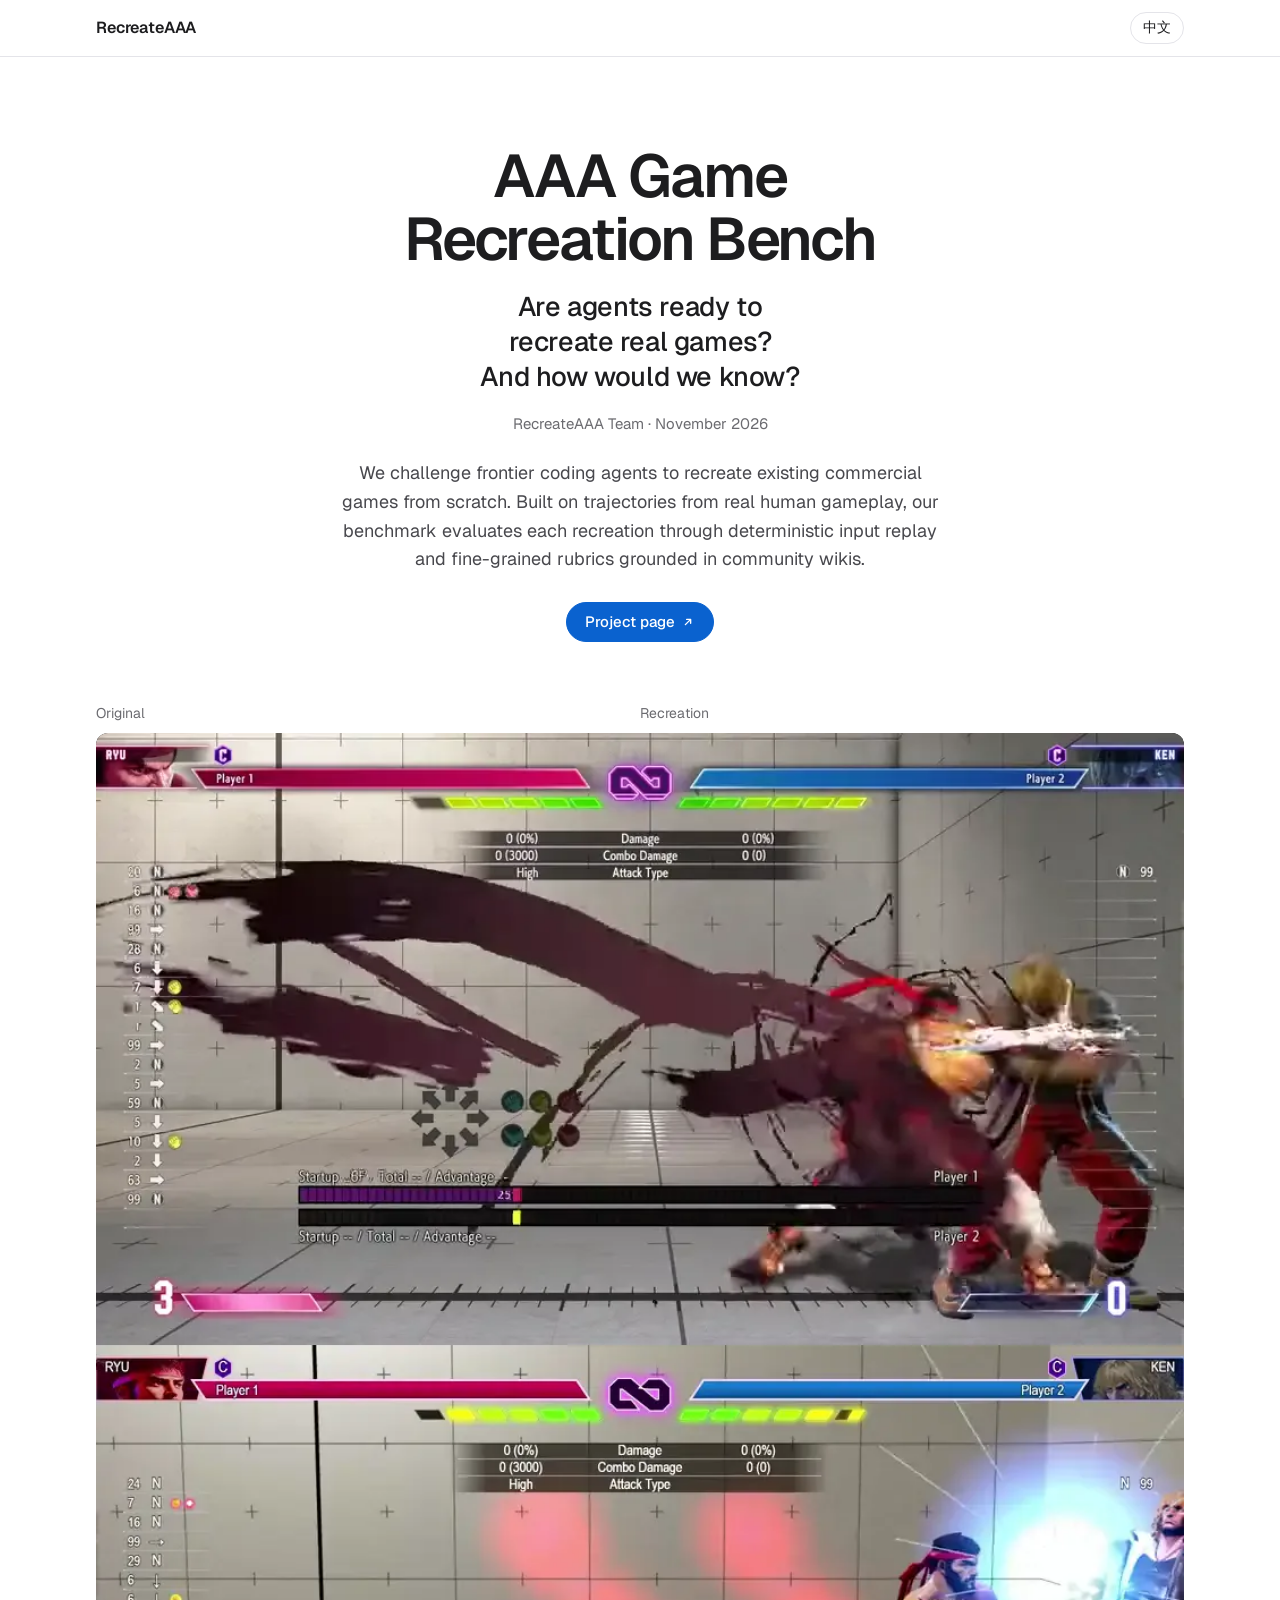
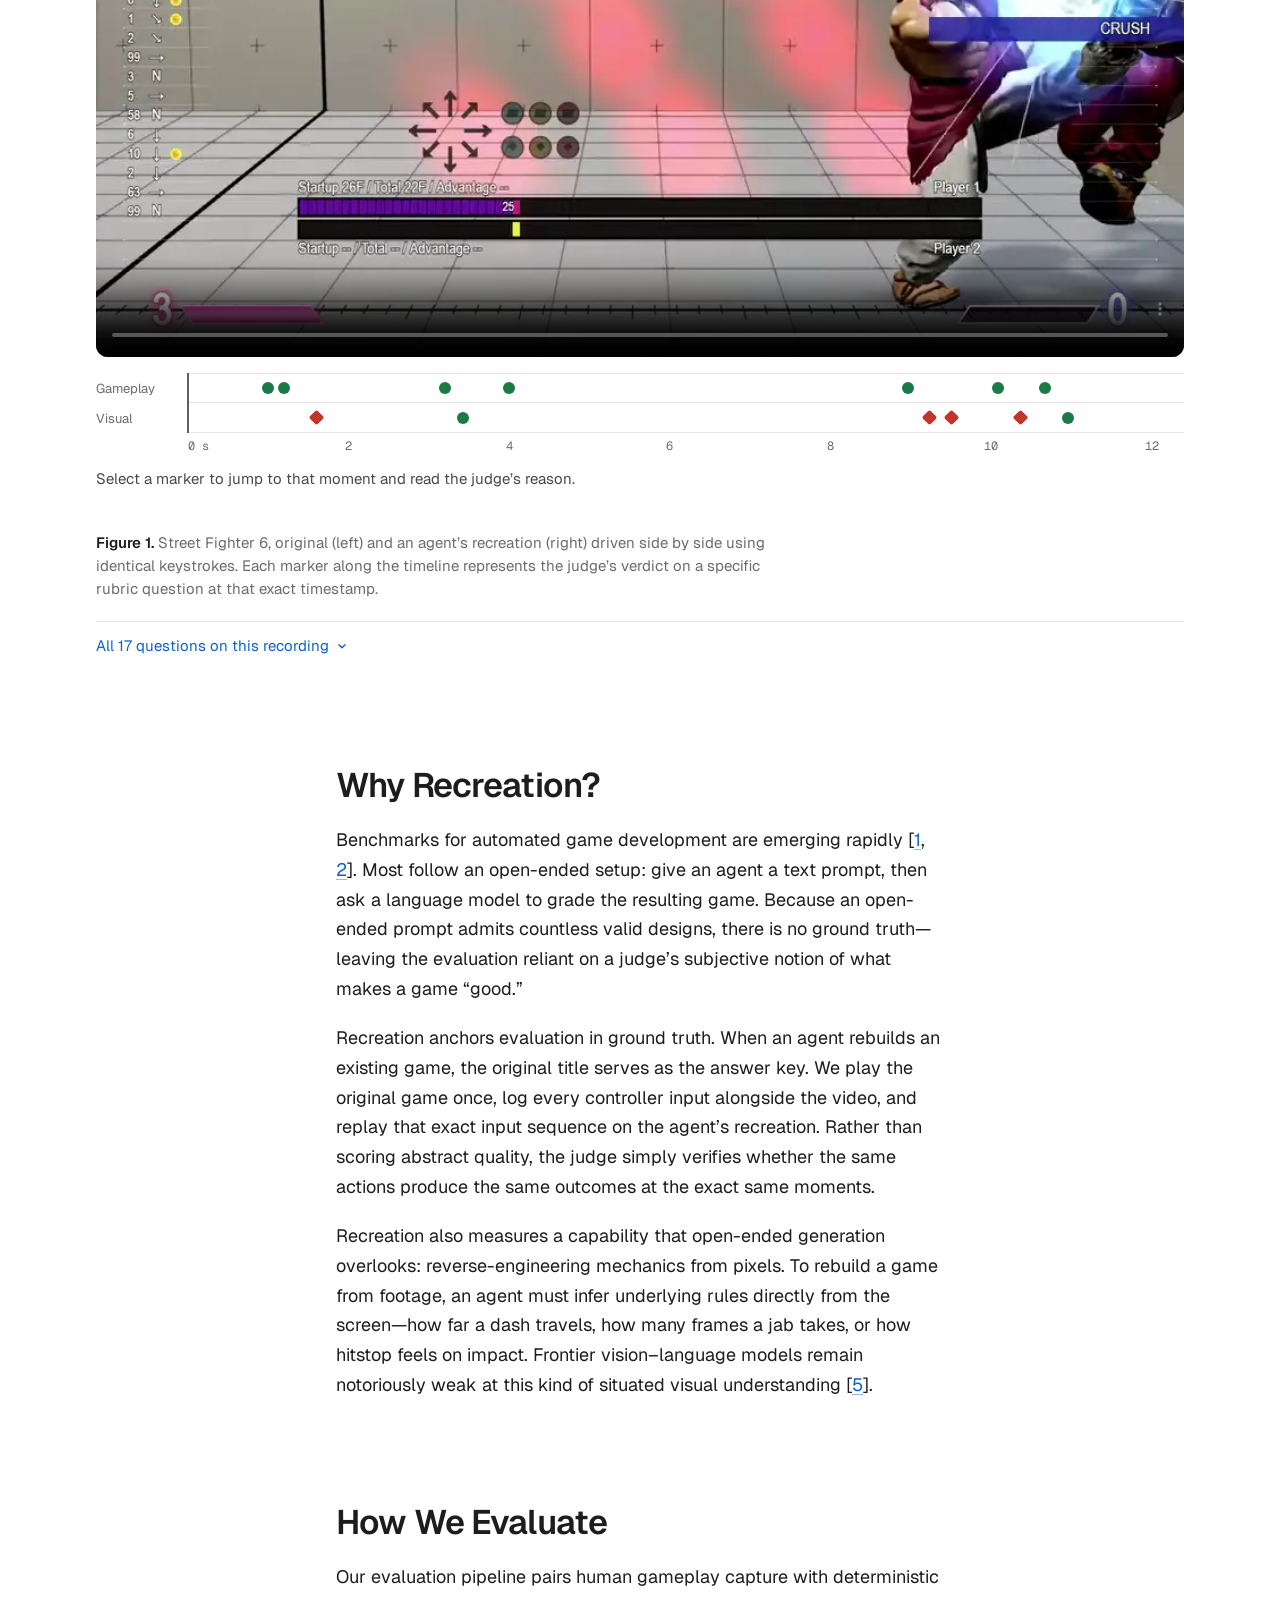
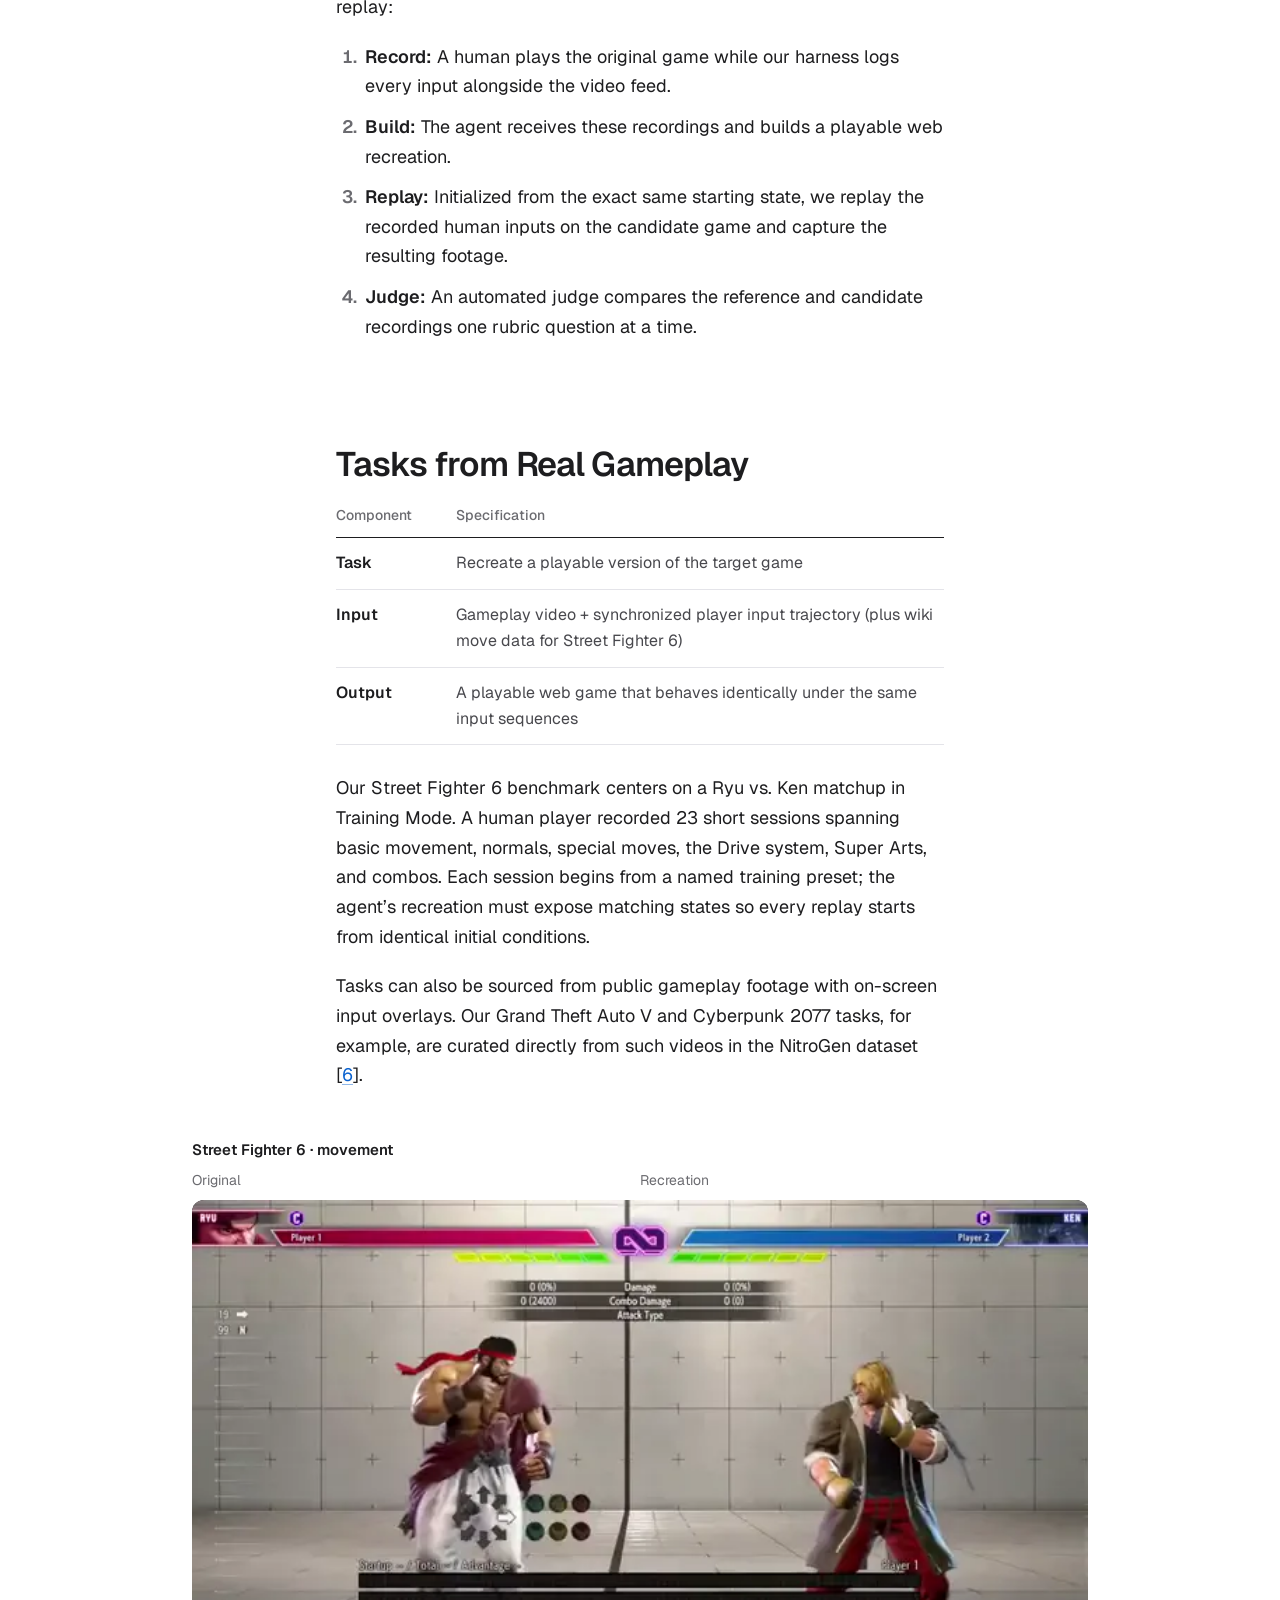
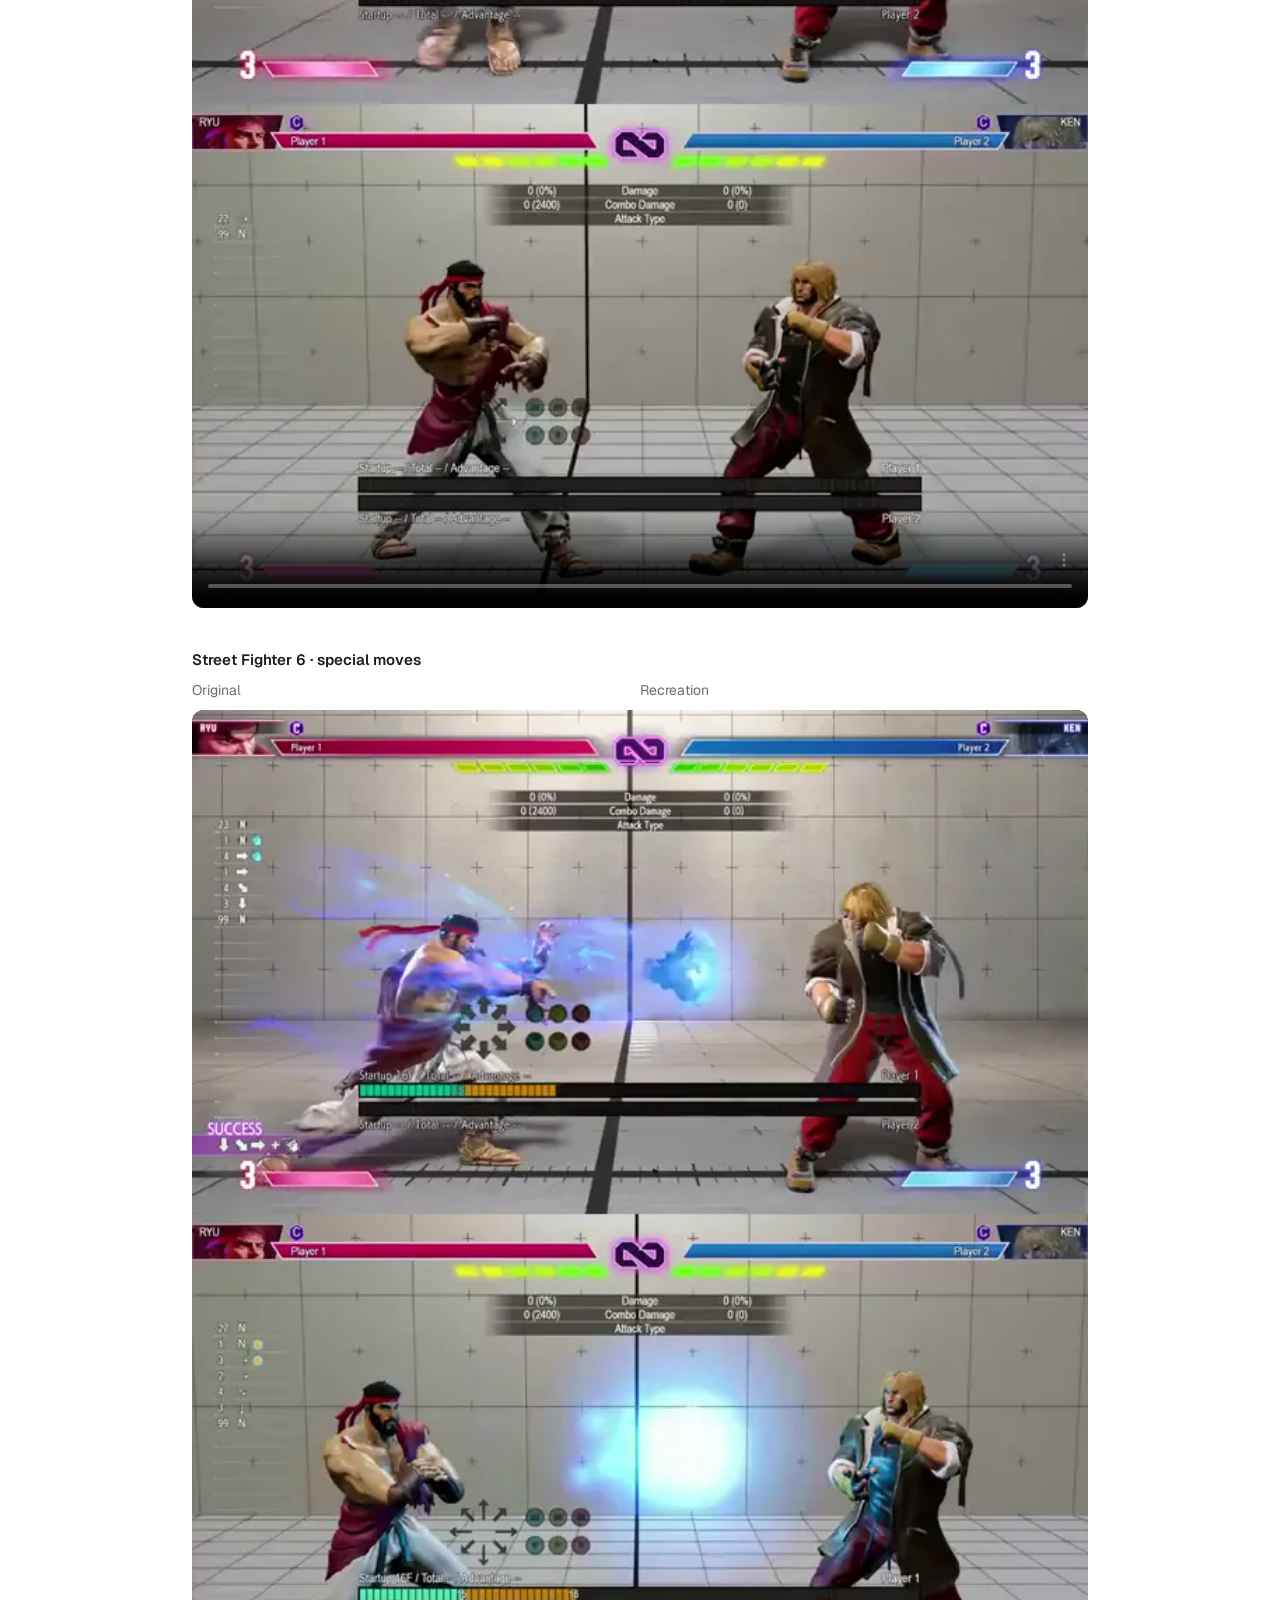
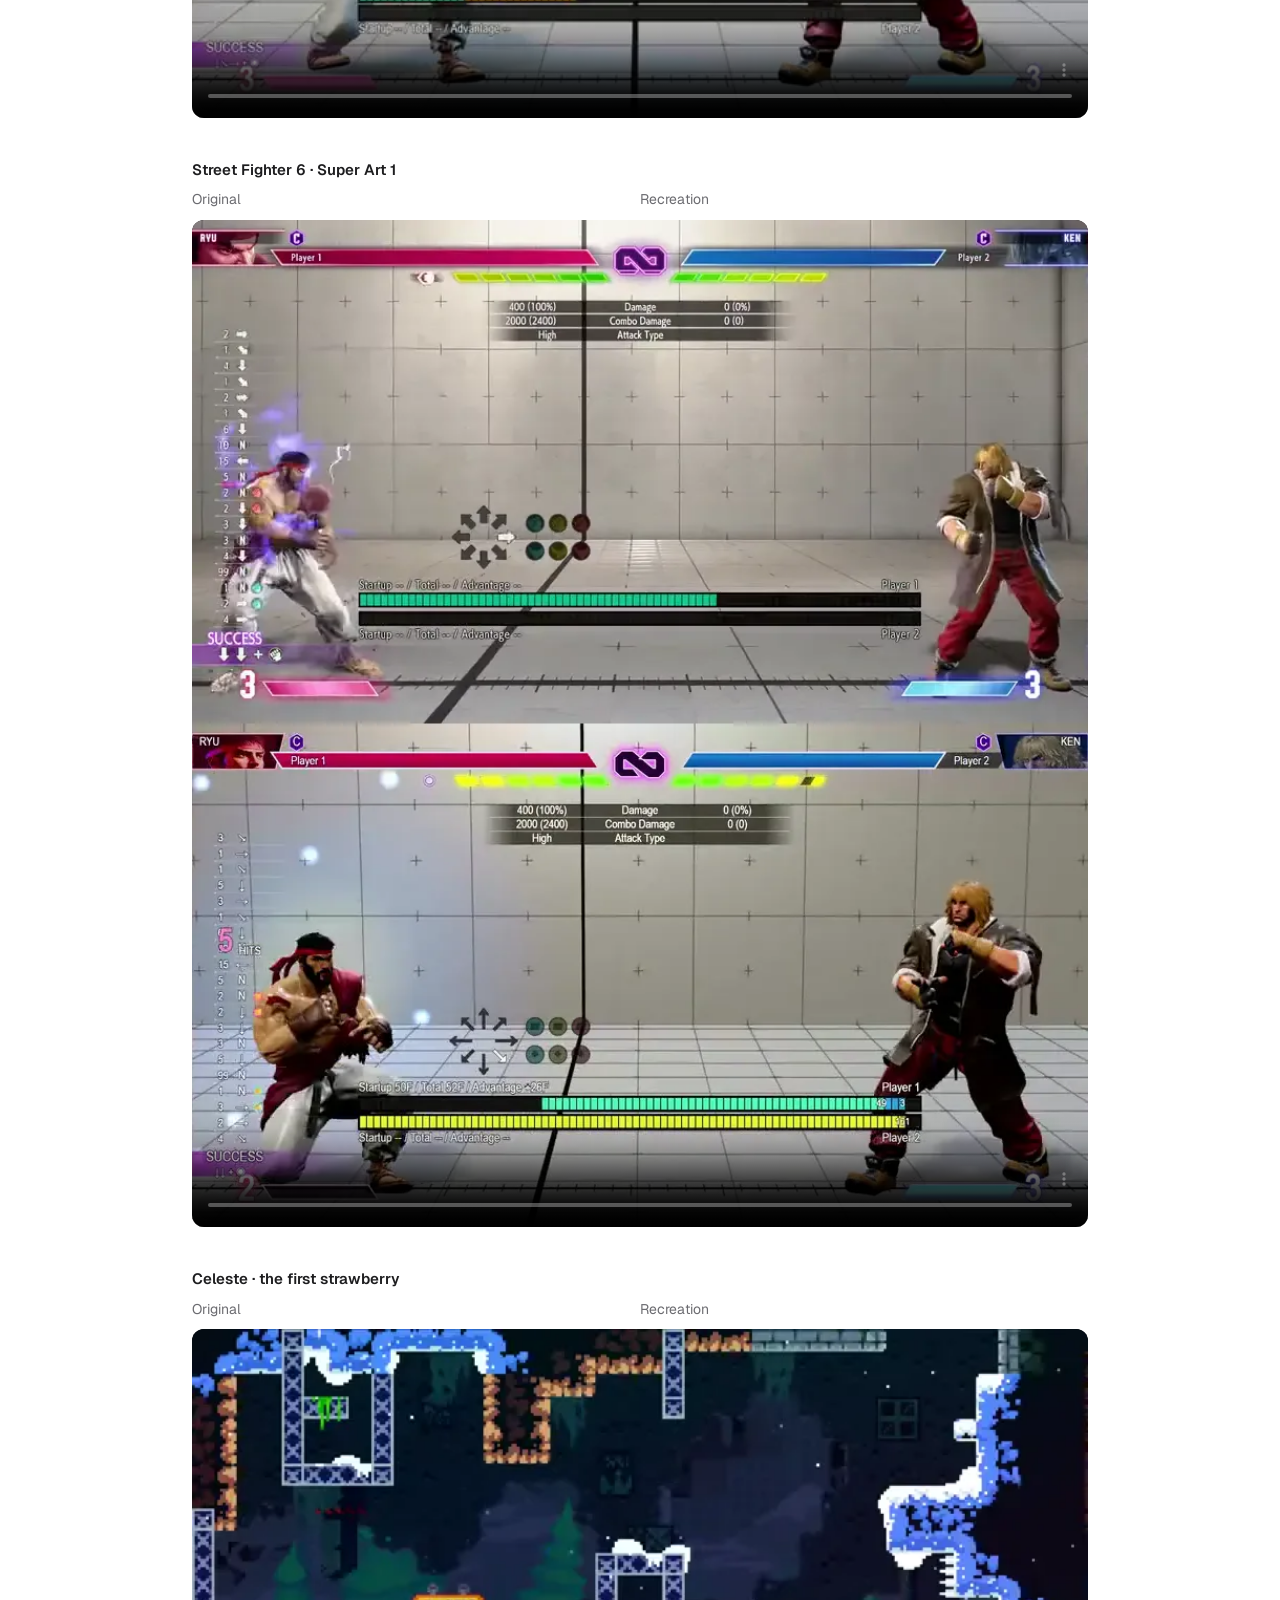
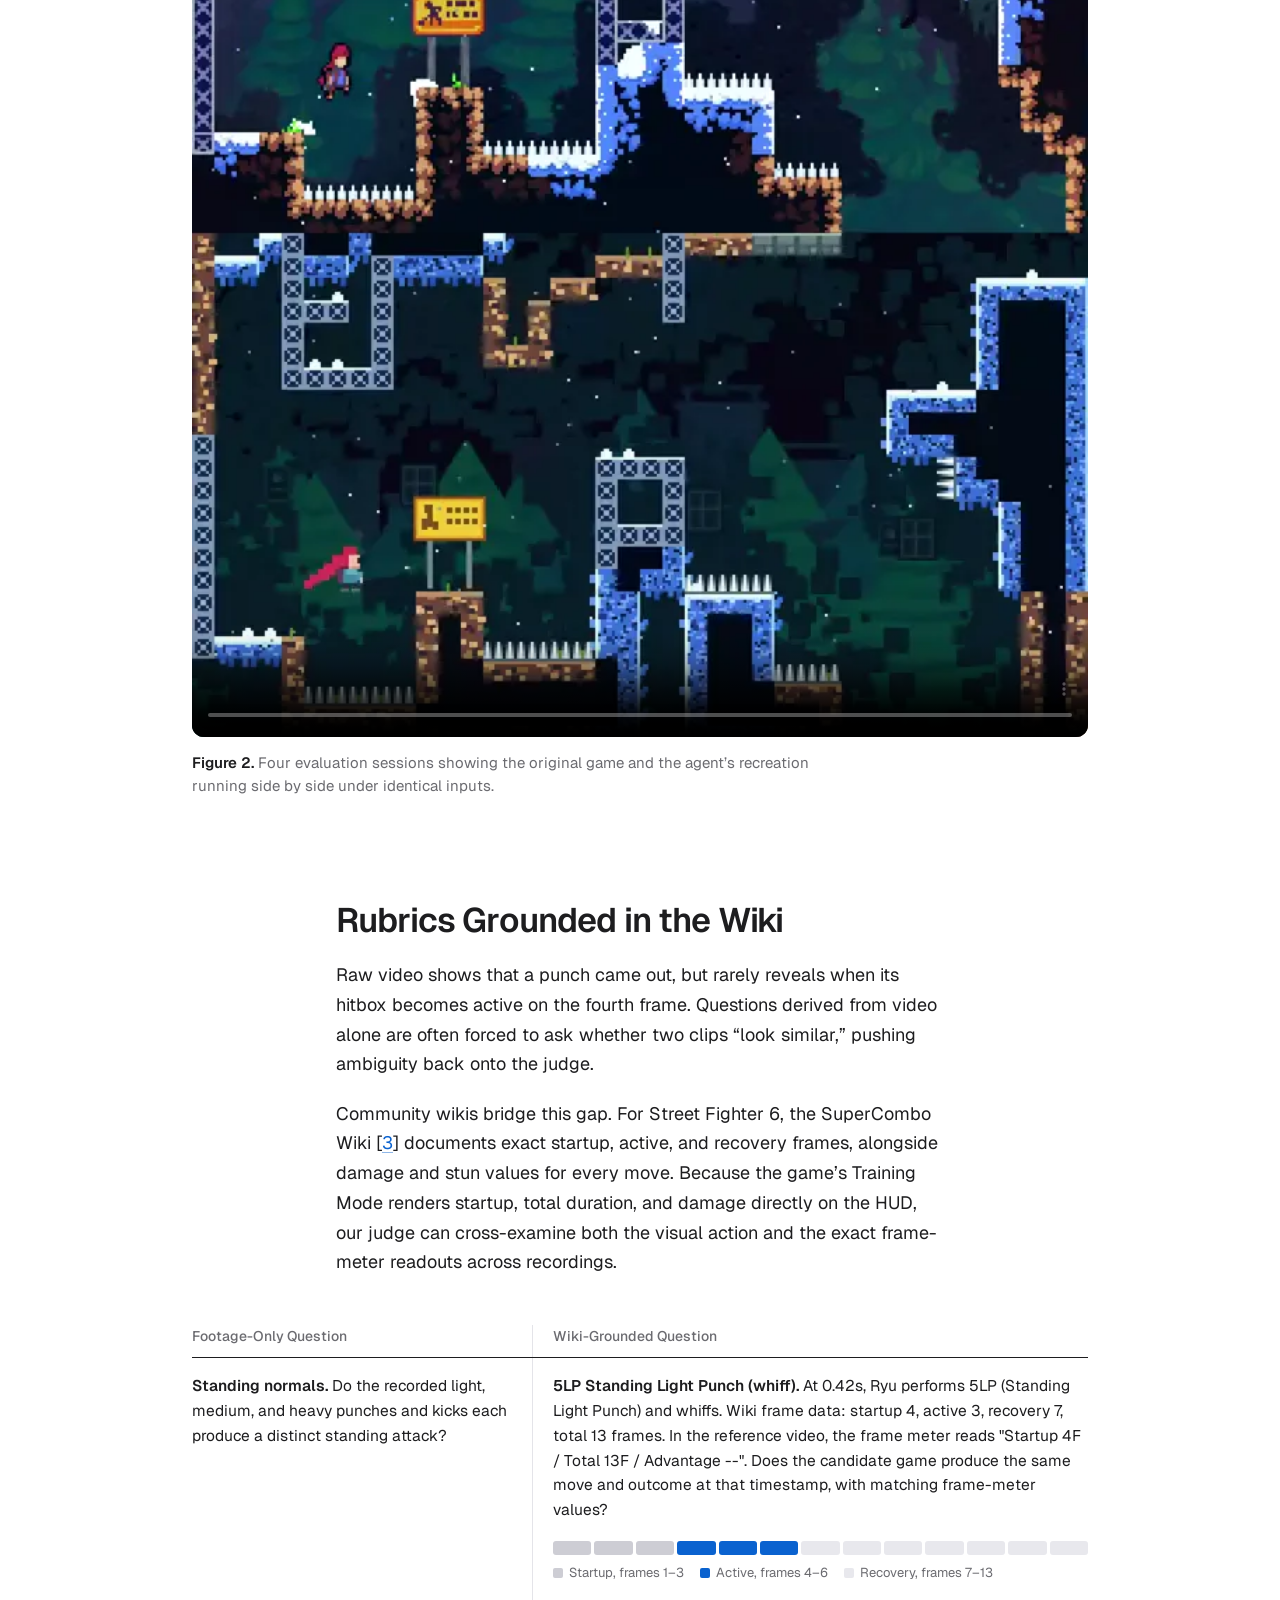
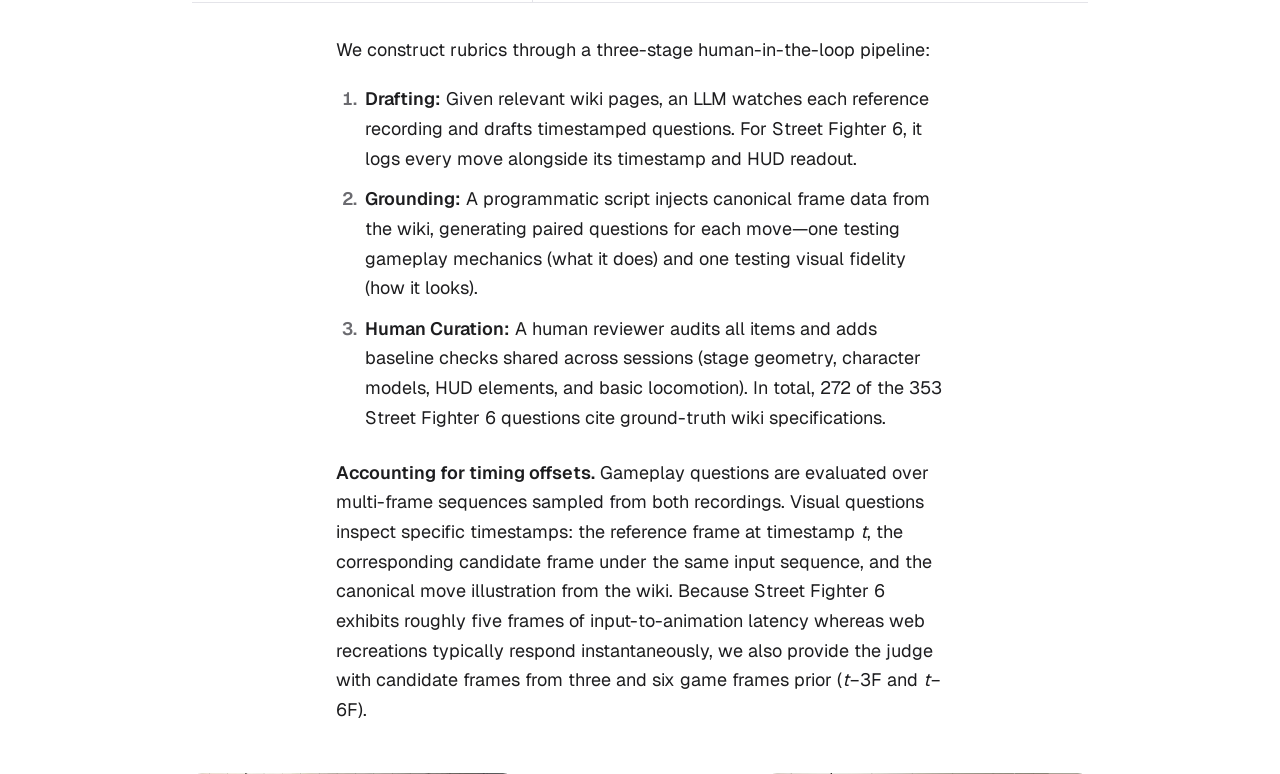
==== blog/eval/index.html @ e065bdaa "Add the eval blog post at blog/eval" ====
<!doctype html>
<html lang="en">
<head>
<meta charset="utf-8">
<meta name="viewport" content="width=device-width, initial-scale=1">
<title>AAA Game Recreation Bench · Are agents ready to recreate real games?</title>
<meta name="description" content="We challenge frontier coding agents to recreate existing commercial games from scratch. Built on trajectories from real human gameplay, our benchmark evaluates each recreation through deterministic input replay and fine-grained rubrics grounded in community wikis.">
<meta name="color-scheme" content="light">
<link rel="icon" href="data:,">
<link rel="preconnect" href="https://fonts.googleapis.com">
<link rel="preconnect" href="https://fonts.gstatic.com" crossorigin>
<link rel="stylesheet" href="https://fonts.googleapis.com/css2?family=Geist:wght@400;500;600&family=Geist+Mono:wght@400;500&display=swap">
<link rel="stylesheet" href="assets/post.css">
<script>
  /* Language before first paint: ?lang=zh or the viewer's last choice; English otherwise. */
  (function () {
    var lang = "en";
    try {
      var asked = new URLSearchParams(location.search).get("lang");
      lang = asked === "zh" || asked === "en" ? asked : (localStorage.getItem("ga-post-lang") || "en");
    } catch (error) { /* storage can be blocked */ }
    document.documentElement.dataset.lang = lang === "zh" ? "zh" : "en";
    if (lang === "zh") document.documentElement.lang = "zh-CN";
  })();
</script>
</head>
<body>

<svg width="0" height="0" style="position:absolute" aria-hidden="true">
  <symbol id="i-out" viewBox="0 0 16 16"><path d="M5 11 11 5M6.5 5H11v4.5" fill="none" stroke="currentColor" stroke-width="1.6" stroke-linecap="round" stroke-linejoin="round"/></symbol>
  <symbol id="i-chev" viewBox="0 0 16 16"><path d="m4.5 6.5 3.5 3.5 3.5-3.5" fill="none" stroke="currentColor" stroke-width="1.6" stroke-linecap="round" stroke-linejoin="round"/></symbol>
</svg>

<!-- Every text block exists twice: data-l="en" and data-l="zh" (lang="zh-CN"). The page shows one language at a
     time from html[data-lang]. post.js builds the timeline, the question list, the bars and the evidence figure from
     assets/data.js; rubric questions and the judge's reasons are data and stay in English in both languages. -->

<header class="top">
  <div class="wrap top__in">
    <a class="brand" href="https://game-anything.github.io/">RecreateAAA</a>
    <button class="lang" type="button" data-lang-toggle><span data-l="en" lang="zh-CN">中文</span><span data-l="zh">English</span></button>
  </div>
</header>

<main>

  <section class="hero wrap">
    <h1>AAA Game Recreation Bench</h1>
    <p class="subtitle" data-l="en"><span>Are agents ready to recreate real games?</span> <span>And how would we know?</span></p>
    <p class="subtitle" data-l="zh" lang="zh-CN"><span>智能体准备好复刻真实游戏了吗？</span><span>我们又该如何评测？</span></p>
    <p class="byline" data-l="en">RecreateAAA Team · November 2026</p>
    <p class="byline" data-l="zh" lang="zh-CN">RecreateAAA 团队 · 2026年11月</p>
    <p class="dek" data-l="en">We challenge frontier coding agents to recreate existing commercial games from scratch. Built on trajectories from real human gameplay, our benchmark evaluates each recreation through deterministic input replay and fine-grained rubrics grounded in community wikis.</p>
    <p class="dek" data-l="zh" lang="zh-CN">我们向最前沿的代码智能体（Coding Agents）发起了一项挑战：从零复刻现有的商业级大作。我们的评测任务直接源于真实的人类实机游玩数据，并通过确定性的按键回放与锚定游戏 Wiki 的细粒度评分准则（Rubrics），对每一个复刻作品进行严格打分。</p>
    <p class="actions">
      <a class="pill pill--primary" href="https://game-anything.github.io/"><span data-l="en">Project page</span><span data-l="zh" lang="zh-CN">项目主页</span><svg class="ico" aria-hidden="true"><use href="#i-out"/></svg></a>
    </p>

    <!-- Figure 1 and, after its caption, the folded list of every question on the same recording -->
    <div class="case" data-case="sf6">
      <figure class="figure" id="fig-1">
        <div class="sbs">
          <div class="sbs__labels" aria-hidden="true">
            <span><span data-l="en">Original</span><span data-l="zh" lang="zh-CN">原版</span></span>
            <span><span data-l="en">Recreation</span><span data-l="zh" lang="zh-CN">复刻版</span></span>
          </div>
          <video poster="media/sf6-drive-impact.webp" data-stack-poster="media/sf6-drive-impact-stack.webp" width="1920" height="540" muted loop playsinline controls preload="metadata" data-autoplay aria-label="Street Fighter 6, Drive Impact into the wall: the original and the recreation under the same inputs">
            <source src="media/sf6-drive-impact-stack.mp4" type="video/mp4" media="(max-width: 760px)">
            <source src="media/sf6-drive-impact.mp4" type="video/mp4">
          </video>
        </div>
        <div class="tl" data-part="timeline" data-lane-en="Gameplay|Visual" data-lane-zh="玩法|视觉"></div>
        <p class="tl__readout" data-part="readout" aria-live="polite">
          <span data-l="en">Select a marker to jump to that moment and read the judge’s reason.</span>
          <span data-l="zh" lang="zh-CN">点击时间轴上的标记，跳到对应时刻并查看裁判的理由。</span>
        </p>
        <figcaption>
          <span data-l="en"><b>Figure 1.</b> Street Fighter 6, original (left) and an agent’s recreation (right) driven side by side using identical keystrokes. Each marker along the timeline represents the judge’s verdict on a specific rubric question at that exact timestamp.</span>
          <span data-l="zh" lang="zh-CN"><b>图 1.</b> 《街头霸王6》原版（左）与智能体复刻版（右）在相同按键输入下的并排运行对比。底部时间轴上的每个标记，代表裁判模型在对应时间点对一道具体评分题目的裁决结果。</span>
        </figcaption>
      </figure>
      <details class="allq">
        <summary><span data-l="en">All 17 questions on this recording</span><span data-l="zh" lang="zh-CN">这段录像的全部 17 道题</span><svg class="ico chev" aria-hidden="true"><use href="#i-chev"/></svg></summary>
        <ol class="qs" data-part="questions" data-whole-en="Whole recording" data-whole-zh="整段录像"></ol>
      </details>
    </div>
  </section>

  <article class="article wrap">

    <section class="sec" id="why">
      <h2 data-l="en">Why Recreation?</h2>
      <h2 data-l="zh" lang="zh-CN">为什么要做“游戏复刻”？</h2>
      <p data-l="en">Benchmarks for automated game development are emerging rapidly [<a href="#ref-1">1</a>, <a href="#ref-2">2</a>]. Most follow an open-ended setup: give an agent a text prompt, then ask a language model to grade the resulting game. Because an open-ended prompt admits countless valid designs, there is no ground truth—leaving the evaluation reliant on a judge’s subjective notion of what makes a game “good.”</p>
      <p data-l="en">Recreation anchors evaluation in ground truth. When an agent rebuilds an existing game, the original title serves as the answer key. We play the original game once, log every controller input alongside the video, and replay that exact input sequence on the agent’s recreation. Rather than scoring abstract quality, the judge simply verifies whether the same actions produce the same outcomes at the exact same moments.</p>
      <p data-l="en">Recreation also measures a capability that open-ended generation overlooks: reverse-engineering mechanics from pixels. To rebuild a game from footage, an agent must infer underlying rules directly from the screen—how far a dash travels, how many frames a jab takes, or how hitstop feels on impact. Frontier vision–language models remain notoriously weak at this kind of situated visual understanding [<a href="#ref-5">5</a>].</p>
      <p data-l="zh" lang="zh-CN">面向游戏开发的 AI 评测基准正在快速涌现 [<a href="#ref-1">1</a>, <a href="#ref-2">2</a>]。目前主流的做法通常是开放式生成：给智能体一段文本提示词（Prompt），再让大语言模型去给生成的游戏打分。然而，一句提示词可以对应无数种合理的游戏设计——由于缺乏客观真值（Ground Truth），最终得分往往完全取决于裁判模型对“什么是好游戏”的主观偏好。</p>
      <p data-l="zh" lang="zh-CN"><b>“复刻”让评测第一次有了客观的标准答案。</b>当智能体重建一款现有游戏时，原版游戏就是天然的参考系。我们将人类游玩原版游戏时的每一次按键操作连同画面一并录制下来，随后在智能体构建的复刻游戏中，从相同的初始状态回放完全一致的按键序列。此时，裁判不再需要评判抽象的“好玩程度”，只需核验：在同一时刻、相同输入下，两边是否发生了完全相同的事。</p>
      <p data-l="zh" lang="zh-CN">此外，游戏复刻还考察了一项开放式生成无法触及的核心能力：从像素中逆向工程游戏机制。要想仅凭实机录像重建一款游戏，智能体必须直接从画面中读懂底层规则——冲刺一次移动多远、挥出一拳需要多少帧、命中时的受击反馈长什么样。而当前前沿的视觉-语言模型（VLM），恰恰在这种情境化的动态视觉理解上表现薄弱 [<a href="#ref-5">5</a>]。</p>
    </section>

    <section class="sec" id="how">
      <h2 data-l="en">How We Evaluate</h2>
      <h2 data-l="zh" lang="zh-CN">我们如何评测</h2>
      <p data-l="en">Our evaluation pipeline pairs human gameplay capture with deterministic replay:</p>
      <ol class="steps" data-l="en">
        <li><b>Record:</b> A human plays the original game while our harness logs every input alongside the video feed.</li>
        <li><b>Build:</b> The agent receives these recordings and builds a playable web recreation.</li>
        <li><b>Replay:</b> Initialized from the exact same starting state, we replay the recorded human inputs on the candidate game and capture the resulting footage.</li>
        <li><b>Judge:</b> An automated judge compares the reference and candidate recordings one rubric question at a time.</li>
      </ol>
      <p data-l="zh" lang="zh-CN">我们的评测管线将“人类实机采集”与“确定性输入回放”紧密结合：</p>
      <ol class="steps" data-l="zh" lang="zh-CN">
        <li><b>采集（Record）：</b>人类玩家游玩原版游戏，采集器同步记录实机视频与每一帧的控制器输入序列。</li>
        <li><b>构建（Build）：</b>智能体获取这些录像与输入轨迹，编写出一个可游玩的 Web 端复刻游戏。</li>
        <li><b>回放（Replay）：</b>我们将复刻版置于完全相同的初始状态，回放人类玩家的按键序列并录制运行画面。</li>
        <li><b>裁决（Judge）：</b>自动裁判模型对照原版与复刻版录像，逐条回答预设的评分问题。</li>
      </ol>
    </section>

    <section class="sec" id="tasks">
      <h2 data-l="en">Tasks from Real Gameplay</h2>
      <h2 data-l="zh" lang="zh-CN">源于真实游玩的评测任务</h2>
      <table class="spec" data-l="en">
        <thead><tr><th scope="col">Component</th><th scope="col">Specification</th></tr></thead>
        <tbody>
          <tr><th scope="row">Task</th><td>Recreate a playable version of the target game</td></tr>
          <tr><th scope="row">Input</th><td>Gameplay video + synchronized player input trajectory (plus wiki move data for Street Fighter 6)</td></tr>
          <tr><th scope="row">Output</th><td>A playable web game that behaves identically under the same input sequences</td></tr>
        </tbody>
      </table>
      <table class="spec" data-l="zh" lang="zh-CN">
        <thead><tr><th scope="col">维度</th><th scope="col">具体设定</th></tr></thead>
        <tbody>
          <tr><th scope="row">任务目标</th><td>复刻目标游戏的可游玩版本</td></tr>
          <tr><th scope="row">模型输入</th><td>实机游玩视频 + 同步的玩家按键轨迹（《街头霸王6》额外提供 Wiki 招式数据）</td></tr>
          <tr><th scope="row">模型输出</th><td>在相同输入序列下，行为表现与原版一致的可交互网页游戏</td></tr>
        </tbody>
      </table>
      <p data-l="en">Our Street Fighter 6 benchmark centers on a Ryu vs. Ken matchup in Training Mode. A human player recorded 23 short sessions spanning basic movement, normals, special moves, the Drive system, Super Arts, and combos. Each session begins from a named training preset; the agent’s recreation must expose matching states so every replay starts from identical initial conditions.</p>
      <p data-l="en">Tasks can also be sourced from public gameplay footage with on-screen input overlays. Our Grand Theft Auto V and Cyberpunk 2077 tasks, for example, are curated directly from such videos in the NitroGen dataset [<a href="#ref-6">6</a>].</p>
      <p data-l="zh" lang="zh-CN">我们的《街头霸王6》任务聚焦于训练模式下的“隆（Ryu）对战肯（Ken）”。一名玩家录制了 23 段短流程实机操作，涵盖基础移动、通常技、必杀技、斗气系统（Drive System）、超必杀技（Super Arts）以及连段。每段录像均从指定的训练模式预设状态开始；智能体的复刻版必须提供对应的初始状态接口，以确保每次回放都在同一起跑线上进行。</p>
      <p data-l="zh" lang="zh-CN">评测任务同样可以从带有屏幕按键显示的公开实机视频中提取。例如，我们的《侠盗猎车手5》（GTA V）和《赛博朋克2077》任务，便直接切片自 NitroGen 数据集 [<a href="#ref-6">6</a>] 中的此类公开录像。</p>

      <figure class="figure" id="fig-2">
        <div class="grid4">
          <figure class="clip">
            <h3><span data-l="en">Street Fighter 6 · movement</span><span data-l="zh" lang="zh-CN">《街头霸王6》· 基础移动</span></h3>
            <div class="sbs">
              <div class="sbs__labels" aria-hidden="true"><span><span data-l="en">Original</span><span data-l="zh" lang="zh-CN">原版</span></span><span><span data-l="en">Recreation</span><span data-l="zh" lang="zh-CN">复刻版</span></span></div>
              <video poster="media/sf6-movement.webp" data-stack-poster="media/sf6-movement-stack.webp" width="1708" height="480" muted loop playsinline controls preload="none" data-autoplay aria-label="Street Fighter 6 movement: the original and the recreation under the same inputs">
                <source src="media/sf6-movement-stack.mp4" type="video/mp4" media="(max-width: 760px)">
                <source src="media/sf6-movement.mp4" type="video/mp4">
              </video>
            </div>
          </figure>
          <figure class="clip">
            <h3><span data-l="en">Street Fighter 6 · special moves</span><span data-l="zh" lang="zh-CN">《街头霸王6》· 必杀技</span></h3>
            <div class="sbs">
              <div class="sbs__labels" aria-hidden="true"><span><span data-l="en">Original</span><span data-l="zh" lang="zh-CN">原版</span></span><span><span data-l="en">Recreation</span><span data-l="zh" lang="zh-CN">复刻版</span></span></div>
              <video poster="media/sf6-specials.webp" data-stack-poster="media/sf6-specials-stack.webp" width="1708" height="480" muted loop playsinline controls preload="none" data-autoplay aria-label="Street Fighter 6 special moves: the original and the recreation under the same inputs">
                <source src="media/sf6-specials-stack.mp4" type="video/mp4" media="(max-width: 760px)">
                <source src="media/sf6-specials.mp4" type="video/mp4">
              </video>
            </div>
          </figure>
          <figure class="clip">
            <h3><span data-l="en">Street Fighter 6 · Super Art 1</span><span data-l="zh" lang="zh-CN">《街头霸王6》· 超必杀技 1</span></h3>
            <div class="sbs">
              <div class="sbs__labels" aria-hidden="true"><span><span data-l="en">Original</span><span data-l="zh" lang="zh-CN">原版</span></span><span><span data-l="en">Recreation</span><span data-l="zh" lang="zh-CN">复刻版</span></span></div>
              <video poster="media/sf6-super-art.webp" data-stack-poster="media/sf6-super-art-stack.webp" width="1708" height="480" muted loop playsinline controls preload="none" data-autoplay aria-label="Street Fighter 6 Super Art 1: the original and the recreation under the same inputs">
                <source src="media/sf6-super-art-stack.mp4" type="video/mp4" media="(max-width: 760px)">
                <source src="media/sf6-super-art.mp4" type="video/mp4">
              </video>
            </div>
          </figure>
          <figure class="clip">
            <h3><span data-l="en">Celeste · the first strawberry</span><span data-l="zh" lang="zh-CN">《蔚蓝》· 第一颗草莓</span></h3>
            <div class="sbs">
              <div class="sbs__labels" aria-hidden="true"><span><span data-l="en">Original</span><span data-l="zh" lang="zh-CN">原版</span></span><span><span data-l="en">Recreation</span><span data-l="zh" lang="zh-CN">复刻版</span></span></div>
              <video poster="media/celeste-strawberry.webp" data-stack-poster="media/celeste-strawberry-stack.webp" width="1708" height="480" muted loop playsinline controls preload="none" data-autoplay aria-label="Celeste, the first strawberry: the original and the recreation under the same inputs">
                <source src="media/celeste-strawberry-stack.mp4" type="video/mp4" media="(max-width: 760px)">
                <source src="media/celeste-strawberry.mp4" type="video/mp4">
              </video>
            </div>
          </figure>
        </div>
        <figcaption>
          <span data-l="en"><b>Figure 2.</b> Four evaluation sessions showing the original game and the agent’s recreation running side by side under identical inputs.</span>
          <span data-l="zh" lang="zh-CN"><b>图 2.</b> 四组测试片段中，原版游戏与智能体复刻版在相同输入下的并排运行画面。</span>
        </figcaption>
      </figure>
    </section>

    <section class="sec" id="wiki">
      <h2 data-l="en">Rubrics Grounded in the Wiki</h2>
      <h2 data-l="zh" lang="zh-CN">锚定游戏 Wiki 的评分准则</h2>
      <p data-l="en">Raw video shows that a punch came out, but rarely reveals when its hitbox becomes active on the fourth frame. Questions derived from video alone are often forced to ask whether two clips “look similar,” pushing ambiguity back onto the judge.</p>
      <p data-l="en">Community wikis bridge this gap. For Street Fighter 6, the SuperCombo Wiki [<a href="#ref-3">3</a>] documents exact startup, active, and recovery frames, alongside damage and stun values for every move. Because the game’s Training Mode renders startup, total duration, and damage directly on the HUD, our judge can cross-examine both the visual action and the exact frame-meter readouts across recordings.</p>
      <p data-l="zh" lang="zh-CN">单凭实机画面，你能看出角色挥出了一拳，但很难看出这一拳是在“第 4 帧”才开始产生攻击判定的。如果仅依赖视频画面出题，问题往往只能停留在“两者看起来像不像”，这又把模糊的裁量权推给了裁判。</p>
      <p data-l="zh" lang="zh-CN"><b>社区维护的游戏 Wiki 恰好填补了这一空白。</b>以《街头霸王6》为例，SuperCombo Wiki [<a href="#ref-3">3</a>] 详尽记录了每一招的发生帧（Startup）、持续帧（Active）、硬直/恢复帧（Recovery）以及伤害与眩晕值。由于原版游戏的训练模式会在屏幕上实时显示发生帧、总帧数和伤害数值，裁判模型可以直接在两段录像中交叉比对画面动作与帧数槽（Frame Meter）读数。</p>

      <div class="figure">
        <table class="cmp" data-l="en">
          <thead><tr><th scope="col">Footage-Only Question</th><th scope="col">Wiki-Grounded Question</th></tr></thead>
          <tbody>
            <tr>
              <td data-head="Footage-Only Question"><b>Standing normals.</b> Do the recorded light, medium, and heavy punches and kicks each produce a distinct standing attack?</td>
              <td data-head="Wiki-Grounded Question"><b>5LP Standing Light Punch (whiff).</b> At 0.42s, Ryu performs 5LP (Standing Light Punch) and whiffs. Wiki frame data: startup 4, active 3, recovery 7, total 13 frames. In the reference video, the frame meter reads "Startup 4F / Total 13F / Advantage --". Does the candidate game produce the same move and outcome at that timestamp, with matching frame-meter values?
                <ol class="strip" role="img" aria-label="The 13 frames of 5LP: frames 1 to 3 startup, 4 to 6 active, 7 to 13 recovery"><li data-phase="startup"></li><li data-phase="startup"></li><li data-phase="startup"></li><li data-phase="active"></li><li data-phase="active"></li><li data-phase="active"></li><li data-phase="recovery"></li><li data-phase="recovery"></li><li data-phase="recovery"></li><li data-phase="recovery"></li><li data-phase="recovery"></li><li data-phase="recovery"></li><li data-phase="recovery"></li></ol>
                <ul class="strip-key"><li data-phase="startup">Startup, frames 1–3</li><li data-phase="active">Active, frames 4–6</li><li data-phase="recovery">Recovery, frames 7–13</li></ul>
              </td>
            </tr>
          </tbody>
        </table>
        <table class="cmp" data-l="zh" lang="zh-CN">
          <thead><tr><th scope="col">仅凭实机录像编写的问题</th><th scope="col">锚定游戏 Wiki 编写的问题</th></tr></thead>
          <tbody>
            <tr>
              <td data-head="仅凭实机录像编写的问题"><b>站立通常技。</b>录像中的轻、中、重拳与轻、中、重脚，是否各自产生了区分明显的站立攻击动作？</td>
              <td data-head="锚定游戏 Wiki 编写的问题"><b>5LP 站立轻拳（挥空）。</b>在 0.42s 处，隆使出 5LP（站立轻拳）并挥空。Wiki 帧数数据：发生 4 帧、持续 3 帧、硬直 7 帧，总计 13 帧。原版录像中帧数槽随后显示 "Startup 4F / Total 13F / Advantage --"。候选游戏在该时刻是否使出了相同招式并产生相同结果？其帧数槽读数是否与原版一致？
                <ol class="strip" role="img" aria-label="5LP 的 13 帧：第 1–3 帧发生，第 4–6 帧持续，第 7–13 帧硬直"><li data-phase="startup"></li><li data-phase="startup"></li><li data-phase="startup"></li><li data-phase="active"></li><li data-phase="active"></li><li data-phase="active"></li><li data-phase="recovery"></li><li data-phase="recovery"></li><li data-phase="recovery"></li><li data-phase="recovery"></li><li data-phase="recovery"></li><li data-phase="recovery"></li><li data-phase="recovery"></li></ol>
                <ul class="strip-key"><li data-phase="startup">发生，第 1–3 帧</li><li data-phase="active">持续，第 4–6 帧</li><li data-phase="recovery">硬直，第 7–13 帧</li></ul>
              </td>
            </tr>
          </tbody>
        </table>
      </div>

      <p data-l="en">We construct rubrics through a three-stage human-in-the-loop pipeline:</p>
      <ol class="steps" data-l="en">
        <li><b>Drafting:</b> Given relevant wiki pages, an LLM watches each reference recording and drafts timestamped questions. For Street Fighter 6, it logs every move alongside its timestamp and HUD readout.</li>
        <li><b>Grounding:</b> A programmatic script injects canonical frame data from the wiki, generating paired questions for each move—one testing gameplay mechanics (what it does) and one testing visual fidelity (how it looks).</li>
        <li><b>Human Curation:</b> A human reviewer audits all items and adds baseline checks shared across sessions (stage geometry, character models, HUD elements, and basic locomotion). In total, 272 of the 353 Street Fighter 6 questions cite ground-truth wiki specifications.</li>
      </ol>
      <p data-l="zh" lang="zh-CN">我们的评分准则（Rubrics）通过三步流程构建：</p>
      <ol class="steps" data-l="zh" lang="zh-CN">
        <li><b>模型初稿：</b>向大语言模型提供游戏的 Wiki 页面，让其观看每段原版录像并起草带时间戳的问题。在《街头霸王6》中，模型会列出每次出招的时间点及屏幕帧数槽读数。</li>
        <li><b>注入真值：</b>自动化脚本将 Wiki 中的官方帧数数据注入条目，并为每个招式成对生成两道题——一道考察玩法机制（招式效果与数值），一道考察视觉还原（动作外观表现）。</li>
        <li><b>人工精校：</b>人工审核员逐一校验题目，并补充所有录像通用的基础检查项（场景舞台、角色外观、HUD 界面及基础移动）。在《街头霸王6》的全部 353 道评测题中，有 272 道直接引用了 Wiki 的客观数据。</li>
      </ol>

      <p data-l="en"><b>Accounting for timing offsets.</b> Gameplay questions are evaluated over multi-frame sequences sampled from both recordings. Visual questions inspect specific timestamps: the reference frame at timestamp <i>t</i>, the corresponding candidate frame under the same input sequence, and the canonical move illustration from the wiki. Because Street Fighter 6 exhibits roughly five frames of input-to-animation latency whereas web recreations typically respond instantaneously, we also provide the judge with candidate frames from three and six game frames prior (<i>t</i>&#8202;−&#8202;3F and <i>t</i>&#8202;−&#8202;6F).</p>
      <p data-l="zh" lang="zh-CN"><b>消除输入响应延迟偏差。</b>玩法机制题基于从两段录像中采样的多帧序列进行作答；视觉还原题则基于固定时间点的关键帧进行比对：包括问题指定时刻 <i>t</i> 的原版画面、相同输入序列同一时刻的复刻版画面，以及 Wiki 中该招式的标准示意图。由于《街头霸王6》从按下按键到画面出招存在约 5 帧的输入延迟，而网页复刻版通常是零延迟即时响应，我们还会额外向裁判提供复刻版提前 3 帧与提前 6 帧（<i>t</i>&#8202;−&#8202;3F 与 <i>t</i>&#8202;−&#8202;6F）的画面，以消除时序偏移带来的误判。</p>

      <figure class="figure evidence" id="fig-3" data-pair="move_hphk_block_look">
        <div class="evidence__row">
          <figure class="shot"><img src="media/pairs/ref_move_hphk_block_look_9.50s.webp" data-part="reference" alt="Original game: Ryu lunges into Ken with a punch, trailing ink strokes" loading="lazy" decoding="async" width="800" height="450"><figcaption data-part="reference-label"><span data-l="en">Original</span><span data-l="zh" lang="zh-CN">原版</span></figcaption></figure>
          <figure class="shot shot--wiki"><img src="media/pairs/wiki_SF6_Ryu_hphk.webp" data-part="wiki" alt="Wiki image of the move: a lunging punch trailing ink" loading="lazy" decoding="async" width="536" height="360"><figcaption><span data-l="en">Wiki</span><span data-l="zh" lang="zh-CN">Wiki 图鉴</span></figcaption></figure>
          <figure class="shot"><img src="media/pairs/cand_move_hphk_block_look_9.450s.webp" data-part="candidate" alt="Recreation: Ryu stands upright and kicks Ken" loading="lazy" decoding="async" width="800" height="450"><figcaption data-part="candidate-label"><span data-l="en">Recreation</span><span data-l="zh" lang="zh-CN">复刻版</span></figcaption></figure>
        </div>
        <div class="evidence__verdict">
          <span class="v" data-part="verdict" data-v="fail"><span data-l="en">Fail</span><span data-l="zh" lang="zh-CN">不通过</span></span>
          <p><b><span data-l="en">Judge.</span><span data-l="zh" lang="zh-CN">裁判理由：</span></b> <span data-part="reason" lang="en"></span></p>
        </div>
        <figcaption>
          <span data-l="en"><b>Figure 3.</b> Evidence presented to the judge on a single visual question: Ryu’s Shingeki (Drive Impact, HP+HK), blocked by Ken in the corner. Both the original game and the wiki show a lunging punch trailing black ink; the agent’s recreation throws a kick instead. The judge marks the item as failed and cites the mismatch.</span>
          <span data-l="zh" lang="zh-CN"><b>图 3.</b> 单道视觉题呈递给裁判模型的证据视图：隆在版边使出 Drive Impact“进击”（Shingeki，HP+HK）被肯防御。原版画面与 Wiki 图鉴均显示为带有泼墨特效的突进冲拳；而智能体的复刻版却踢出了一脚。裁判据此判定该题不通过（Fail），并给出具体理由。</span>
        </figcaption>
      </figure>
    </section>

    <section class="sec" id="held-out">
      <h2 data-l="en">Held-Out Trajectories</h2>
      <h2 data-l="zh" lang="zh-CN">隐藏测试集：防止“面向录像编程”</h2>
      <p data-l="en">An agent with access to evaluation videos could overfit—or even hardcode animations—to match specific recordings rather than implementing generalizable game logic.</p>
      <p data-l="en">To test whether agents truly capture underlying mechanics, we evaluate on held-out input trajectories. These sessions share the same game and starting states, but execute input sequences the agent never sees during development. In Celeste (Chapter 1), for instance, the agent is given 9 recordings to build the game, while the remaining 23 held-out recordings are reserved strictly for evaluation.</p>
      <p data-l="zh" lang="zh-CN">如果智能体在开发阶段看得到测试录像，它就可能针对特定视频过拟合（甚至直接硬编码动画时间轴），而不是去实现真正通用的底层游戏逻辑。</p>
      <p data-l="zh" lang="zh-CN">为了检验智能体是否真正掌握了游戏机制，我们引入了留出测试集（Held-out Trajectories）。这些测试沿用相同的游戏与初始状态，但输入序列是智能体在开发阶段从未见过的。以《蔚蓝》（Celeste）第一章为例，智能体仅能获得 32 段录像中的 9 段用于构建游戏，其余 23 段留出录像仅用于最终评分。</p>
    </section>

    <section class="sec" id="results">
      <h2 data-l="en">What We See</h2>
      <h2 data-l="zh" lang="zh-CN">核心实验发现</h2>
      <p data-l="en">Frontier agents still struggle to pass even half of our rubric questions—and performance drops sharply on unseen trajectories.</p>
      <ul class="findings" data-l="en">
        <li><b>Generalization gaps:</b> On Celeste, accuracy falls from 49% on given trajectories to 34% on held-out test trajectories, showing that matching reference clips is far easier than synthesizing generalizable platforming physics.</li>
        <li><b>Procedural rendering vs. generated 3D assets:</b> When an agent renders visuals purely via procedural code (as in Celeste), nearly every visual check fails (8% pass rate). Conversely, in Street Fighter 6, where the agent used Tripo to generate 3D fighter meshes, visual fidelity (46%) roughly keeps pace with gameplay accuracy (47%).</li>
      </ul>
      <p data-l="zh" lang="zh-CN">目前，前沿智能体在两款游戏上的总通过率均未过半；而在未见过的留出轨迹上，表现更是出现明显滑坡。</p>
      <ul class="findings" data-l="zh" lang="zh-CN">
        <li><b>显著的泛化差距：</b>在《蔚蓝》任务中，复刻版在可见录像上的通过率为 49%，但在未见过的留出测试集上跌至 34%。这表明，照着参考视频“对画面”远比编写一套可泛化的平台跳跃物理引擎容易得多。</li>
        <li><b>纯代码手绘 vs. 3D 资产生成：</b>当智能体完全依赖纯代码绘制所有画面时（如《蔚蓝》），视觉题几乎全军覆没（通过率仅 8%）。相比之下，在《街头霸王6》中，智能体调用了 Tripo 生成 3D 角色模型，其视觉题通过率（46%）与玩法机制题（47%）基本持平。</li>
      </ul>

      <!-- Each bar's label is its text; data-rate names the pass rate in assets/data.js. -->
      <div class="figs-2">
        <figure class="figure" id="fig-4">
          <div class="bars">
            <p class="bar" data-rate="results.sf6.sides.0.rate"><span data-l="en">Gameplay</span><span data-l="zh" lang="zh-CN">玩法机制</span></p>
            <p class="bar" data-rate="results.sf6.sides.1.rate"><span data-l="en">Visual</span><span data-l="zh" lang="zh-CN">视觉还原</span></p>
            <p class="bar" data-rate="results.sf6.sources.0.rate"><span data-l="en">Wiki-grounded</span><span data-l="zh" lang="zh-CN">Wiki 锚定题</span></p>
            <p class="bar" data-rate="results.sf6.sources.1.rate"><span data-l="en">Other</span><span data-l="zh" lang="zh-CN">其他基础题</span></p>
          </div>
          <figcaption>
            <span data-l="en"><b>Figure 4.</b> Street Fighter 6 recreation built by Codex (GPT-6 Astra), evaluated by Claude Opus 5.5 across 23 sessions (Nov 7, 2026), using an earlier 611-question version of the rubric.</span>
            <span data-l="zh" lang="zh-CN"><b>图 4.</b> 《街头霸王6》复刻评测结果（由基于 GPT-6 Astra 的 Codex 构建，Claude Opus 5.5 基于 23 段录像于 11月7日 裁决；当时使用的是早期 611 题版本的评分准则）。</span>
          </figcaption>
        </figure>
        <figure class="figure" id="fig-5">
          <div class="bars">
            <p class="bar" data-rate="results.celeste.0.rate"><span data-l="en">Given (9 sessions)</span><span data-l="zh" lang="zh-CN">可见集（9 段）</span></p>
            <p class="bar" data-rate="results.celeste.1.rate"><span data-l="en">Held-out (23 sessions)</span><span data-l="zh" lang="zh-CN">留出测试集（23 段）</span></p>
            <p class="bar" data-rate="results.celesteSides.0.rate"><span data-l="en">Gameplay</span><span data-l="zh" lang="zh-CN">玩法机制</span></p>
            <p class="bar" data-rate="results.celesteSides.1.rate"><span data-l="en">Visual</span><span data-l="zh" lang="zh-CN">视觉还原</span></p>
          </div>
          <figcaption>
            <span data-l="en"><b>Figure 5.</b> Celeste (Chapter 1) recreation built by Codex, evaluated by GPT-6 Astra across 32 sessions.</span>
            <span data-l="zh" lang="zh-CN"><b>图 5.</b> 《蔚蓝》（第一章）复刻评测结果（由 Codex 构建，GPT-6 Astra 基于 32 段录像裁决）。</span>
          </figcaption>
        </figure>
      </div>
      <p class="note" data-l="en">(Note: Pass rates are computed as Passes / (Passes + Fails), excluding abstentions.)</p>
      <p class="note" data-l="zh" lang="zh-CN">（注：通过率计算公式为 通过数 / (通过数 + 失败数)，不含裁判弃权项。）</p>

      <!-- One video holds six cells so they stay in step: the original and the Tripo build (the two halves of the team's
           sekiro-f1-gt-tripo-comparison.mp4), then the replays from four builds named by agent and model. -->
      <figure class="figure figure--full" id="fig-6">
        <div class="grid-video">
          <video poster="media/sekiro-models.webp" data-stack-poster="media/sekiro-models-stack.webp" width="1936" height="728" muted loop playsinline controls preload="none" data-autoplay aria-label="Sekiro: Shadows Die Twice, the original recording and five recreations replaying its inputs">
            <source src="media/sekiro-models-stack.mp4" type="video/mp4" media="(max-width: 760px)">
            <source src="media/sekiro-models.mp4" type="video/mp4">
          </video>
          <ol class="grid-video__labels" aria-hidden="true">
            <li><span data-l="en">Original</span><span data-l="zh" lang="zh-CN">原版</span></li>
            <li><span data-l="en">With Tripo</span><span data-l="zh" lang="zh-CN">使用 Tripo</span></li>
            <li>Codex · GPT-6.1 Terra</li>
            <li>Codex · GPT-6 Astra</li>
            <li>DeepSeek Harness · 4.1 Flash</li>
            <li>Kimi Code · K3.1</li>
          </ol>
        </div>
        <figcaption>
          <span data-l="en"><b>Figure 6.</b> Sekiro: Shadows Die Twice. The original recording and five recreations replaying its inputs. Labels name the agent and model behind each recreation; “With Tripo” marks a build whose 3D assets were generated with Tripo.</span>
          <span data-l="zh" lang="zh-CN"><b>图 6.</b> 《只狼：影逝二度》原版录像，以及回放同一段按键输入的五个复刻版。标签注明了各复刻版背后的智能体与模型；“使用 Tripo”一格的 3D 资产由 Tripo 生成。</span>
        </figcaption>
      </figure>
    </section>

    <section class="sec" id="judge">
      <h2 data-l="en">Can We Trust the Judge?</h2>
      <h2 data-l="zh" lang="zh-CN">裁判模型可信吗？</h2>
      <p data-l="en">Rather than issuing holistic scores, our judge answers narrow, verifiable questions backed by explicit visual evidence—and is permitted to abstain (unknown) whenever the recordings do not conclusively settle a question. Every verdict logs both a natural-language rationale and the exact frames inspected, making audits straightforward.</p>
      <p data-l="en">Against 245 human-annotated labels, our automated judge achieves 70.2% exact agreement across all three classes (pass, fail, unknown), rising to 84.3% agreement on non-abstaining verdicts.</p>
      <p data-l="zh" lang="zh-CN">我们的裁判模型不做笼统的印象打分，而是依据摆在面前的视觉证据回答高度聚焦的窄域问题；当录像画面不足以支撑确切结论时，允许裁判选择弃权（判定为 unknown）。每一条裁决都会完整记录判定理由及所依据的关键帧截图，方便研究人员随时溯源核查。</p>
      <p data-l="zh" lang="zh-CN">在与 245 条人工标注结果的比对中，自动裁判在三分类（通过 / 失败 / 未知）上的严格一致率达到 70.2%；在裁判未弃权的样本上，人机一致率高达 84.3%。</p>

      <!-- Counts from the team's comparison of human labels with the judge (245 paired labels). -->
      <figure class="figure" id="fig-7">
        <table class="cm" data-l="en">
          <thead><tr><th scope="col">Human label</th><th scope="col">Judge: pass</th><th scope="col">Judge: fail</th><th scope="col">Judge: unknown</th><th scope="col">Total</th></tr></thead>
          <tbody>
            <tr><th scope="row">Pass</th><td class="agree">84</td><td>17</td><td>11</td><td class="total">112</td></tr>
            <tr><th scope="row">Fail</th><td>15</td><td class="agree">88</td><td>30</td><td class="total">133</td></tr>
          </tbody>
        </table>
        <table class="cm" data-l="zh" lang="zh-CN">
          <thead><tr><th scope="col">人工标注</th><th scope="col">裁判：通过</th><th scope="col">裁判：失败</th><th scope="col">裁判：未知</th><th scope="col">合计</th></tr></thead>
          <tbody>
            <tr><th scope="row">通过</th><td class="agree">84</td><td>17</td><td>11</td><td class="total">112</td></tr>
            <tr><th scope="row">失败</th><td>15</td><td class="agree">88</td><td>30</td><td class="total">133</td></tr>
          </tbody>
        </table>
        <figcaption>
          <span data-l="en"><b>Figure 7.</b> Confusion matrix of human labels against the judge’s verdicts (N = 245).</span>
          <span data-l="zh" lang="zh-CN"><b>图 7.</b> 人工标注标签与自动裁判裁决结果的混淆矩阵对比（N = 245）。</span>
        </figcaption>
      </figure>
    </section>

    <section class="sec" id="next">
      <h2 data-l="en">What’s Next</h2>
      <h2 data-l="zh" lang="zh-CN">下一步计划</h2>
      <p data-l="en">We are expanding the set of games and the models we evaluate, and running systematic ablation studies to find out what actually helps agents build better games: whether to provide structured wiki documents, whether to allow 3D asset generation tools, and whether to let agents replay inputs on their own while they develop.</p>
      <p data-l="en">We will soon open-source the benchmark, the automated replay framework and a leaderboard. Stay tuned.</p>
      <p data-l="zh" lang="zh-CN">我们正在持续扩充评测游戏库与参评基座模型，并开展系统的消融实验（Ablation Studies），以厘清究竟哪些因素能真正帮助智能体造出更好的游戏：例如是否提供结构化 Wiki 文档、是否开放 3D 资产生成工具，以及是否允许智能体在开发闭环中自主回放按键进行调试。</p>
      <p data-l="zh" lang="zh-CN">我们将于近期全面开源评测基准、自动化回放框架与排行榜，敬请期待。</p>
    </section>

    <section class="sec small" id="references">
      <h2 data-l="en">References</h2>
      <h2 data-l="zh" lang="zh-CN">参考文献</h2>
      <ol class="refs">
        <li id="ref-1">Chi, W., Fang, Y., Yayavaram, A., et al. GameDevBench: Evaluating Agentic Capabilities Through Game Development. 2026. <a href="https://arxiv.org/abs/2602.11103">arXiv:2602.11103</a></li>
        <li id="ref-2">Luo, T., Wang, R., Bi, J., et al. GameCraft-Bench: Can Agents Build Playable Games End-to-End in a Real Game Engine? 2026. <a href="https://arxiv.org/abs/2606.17861">arXiv:2606.17861</a></li>
        <li id="ref-3">SuperCombo Wiki, Street Fighter 6. <a href="https://wiki.supercombo.gg">wiki.supercombo.gg</a></li>
        <li id="ref-4">Celeste Wiki. <a href="https://celeste.ink/wiki">celeste.ink/wiki</a></li>
        <li id="ref-5">Li, C., Han, R., Hsu, J., et al. SAW-Bench: Learning Situated Awareness in the Real World. 2026. <a href="https://arxiv.org/abs/2602.16682">arXiv:2602.16682</a></li>
        <li id="ref-6">NVIDIA. NitroGen: gameplay videos with gamepad annotations. <a href="https://huggingface.co/datasets/nvidia/NitroGen">huggingface.co/datasets/nvidia/NitroGen</a></li>
      </ol>
    </section>

  </article>
</main>

<footer class="foot">
  <div class="wrap">
    <p data-l="en">RecreateAAA is a non-commercial research project. All games and footage belong to their owners.</p>
    <p data-l="zh" lang="zh-CN">RecreateAAA 是非商业研究项目。所有游戏与画面的版权归各自所有者。</p>
  </div>
</footer>

<noscript><p class="noscript">The timeline, the question list, the charts and the evidence figure need JavaScript.</p></noscript>

<template id="tpl-question">
  <li class="qs__item">
    <button class="qs__row" type="button" aria-expanded="false">
      <span class="qs__time"></span>
      <span class="qs__title" lang="en"></span>
      <span class="qs__type"></span>
      <span class="v"></span>
    </button>
    <p class="qs__why" hidden><b class="qs__judge"></b> <span lang="en"></span></p>
  </li>
</template>

<script src="assets/data.js"></script>
<script src="assets/post.js"></script>
</body>
</html>
---- blog/eval/assets/post.css ----
/* AAA Game Recreation Bench post. One sans face on white, one accent for links and the primary button, colour on
   verdicts only. Prose sits in a centred reading column; figures are wider. Light theme only. Every text block
   exists in English and Chinese; html[data-lang] picks one. */

:root {
  --bg: #ffffff;
  --text: #1d1d1f;
  --text-2: #48484d;
  --text-3: #6b6b70;
  --rule: #e4e4e9;
  --panel: #f5f5f7;
  --track: #e8e8ed;
  --accent: #0a62cf;
  --accent-ink: #084fa6;
  --select: #d6e5fb;
  --pass: #1b7a45;
  --pass-tint: #e8f3ec;
  --fail: #c2352a;
  --unknown: #6b6b70;
  --sans: "Geist", system-ui, -apple-system, "Segoe UI", Roboto, "Helvetica Neue", Arial, sans-serif;
  --sans-zh: "Geist", "PingFang SC", "Hiragino Sans GB", "Microsoft YaHei", "Noto Sans SC", "Source Han Sans SC", sans-serif;
  --mono: "Geist Mono", ui-monospace, "Cascadia Mono", "SFMono-Regular", Consolas, monospace;
  --measure: 38rem;
  --wide: 56rem;
  --full: 68rem;
  --gutter: 24px;
}

/* One language at a time */
html:not([data-lang="zh"]) [data-l="zh"],
html[data-lang="zh"] [data-l="en"] { display: none !important; }

*, *::before, *::after { box-sizing: border-box; }

html { -webkit-text-size-adjust: 100%; scroll-padding-top: 24px; }

body {
  margin: 0;
  background: var(--bg);
  color: var(--text);
  font: 400 18px/1.65 var(--sans);
  -webkit-font-smoothing: antialiased;
  text-rendering: optimizeLegibility;
}

:lang(zh-CN) { font-family: var(--sans-zh); }

::selection { background: var(--select); color: var(--text); }

a {
  color: var(--accent);
  text-decoration: underline;
  text-decoration-thickness: 1px;
  text-underline-offset: 3px;
  text-decoration-color: color-mix(in srgb, var(--accent) 45%, transparent);
}
a:hover { color: var(--accent-ink); text-decoration-color: currentColor; }

:focus-visible { outline: 2px solid var(--accent); outline-offset: 3px; border-radius: 4px; }

img, video { max-width: 100%; }

.wrap { width: 100%; max-width: calc(var(--full) + 2 * var(--gutter)); margin: 0 auto; padding: 0 var(--gutter); }

.ico { width: 14px; height: 14px; flex: none; }

/* Top bar */
.top { border-bottom: 1px solid var(--rule); }
.top__in { display: flex; align-items: center; justify-content: space-between; min-height: 56px; gap: 16px; }
.brand { color: var(--text); font-size: 16px; font-weight: 600; letter-spacing: -0.01em; text-decoration: none; }
.brand:hover { color: var(--text); }
.lang {
  min-height: 32px;
  padding: 0 12px;
  border: 1px solid var(--rule);
  border-radius: 999px;
  background: none;
  color: var(--text);
  font: inherit;
  font-size: 14px;
  cursor: pointer;
}
.lang:hover { background: var(--panel); }

/* Hero */
.hero { padding-top: 88px; text-align: center; }
h1 {
  max-width: 18ch;
  margin: 0 auto;
  font-size: clamp(38px, 5.4vw, 60px);
  font-weight: 600;
  line-height: 1.05;
  letter-spacing: -0.035em;
  text-wrap: balance;
}
.subtitle {
  max-width: 32rem;
  margin: 18px auto 0;
  font-size: clamp(21px, 2.4vw, 27px);
  font-weight: 500;
  line-height: 1.3;
  letter-spacing: -0.015em;
  text-wrap: balance;
}
.subtitle:lang(zh-CN) { letter-spacing: 0; }
.subtitle > span { display: inline-block; }
.byline { margin: 18px 0 0; color: var(--text-3); font-size: 15px; }
.dek {
  max-width: 38rem;
  margin: 22px auto 0;
  color: var(--text-2);
  font-size: 18px;
  line-height: 1.6;
  text-wrap: pretty;
}
.dek:lang(zh-CN) { line-height: 1.8; }
.actions { display: flex; justify-content: center; flex-wrap: wrap; gap: 10px; margin: 28px 0 0; }
.pill {
  display: inline-flex;
  align-items: center;
  gap: 6px;
  min-height: 40px;
  padding: 0 18px;
  border: 1px solid var(--rule);
  border-radius: 999px;
  color: var(--text);
  font-size: 15px;
  font-weight: 500;
  text-decoration: none;
  transition: background-color .15s ease, border-color .15s ease;
}
.pill:hover { border-color: #cfcfd6; background: var(--panel); color: var(--text); }
.pill--primary { border-color: var(--accent); background: var(--accent); color: #fff; }
.pill--primary:hover { border-color: var(--accent-ink); background: var(--accent-ink); color: #fff; }

/* Figures */
.figure { max-width: var(--wide); margin: 48px auto 0; text-align: left; }
.sec > .figure { margin-bottom: 32px; }
/* Figure 1 and its question list share one wider block */
.case { max-width: var(--full); margin: 60px auto 0; text-align: left; }
.case > .figure { max-width: none; margin: 0; }
.figure > figcaption {
  max-width: 42rem;
  margin-top: 14px;
  color: var(--text-3);
  font-size: 15px;
  line-height: 1.55;
}
.figure > figcaption b { color: var(--text); font-weight: 600; }
.figure > figcaption :lang(zh-CN) { line-height: 1.75; }
.figure figure { margin: 0; }

/* Side-by-side video: the file holds the original in its left half and the recreation in its right half.
   On a phone the page plays a second file with the original above the recreation (see the <source> media). */
.sbs__labels { display: grid; grid-template-columns: 1fr 1fr; margin-bottom: 8px; color: var(--text-3); font-size: 14px; }
.sbs video { display: block; width: 100%; height: auto; object-fit: contain; border-radius: 12px; background: #0b0b0c; }

/* Verdict timeline under Figure 1. JS sets --lane (-1, 0 or 1) to lift or drop a marker that would touch its neighbour. */
.tl { --tl-row: 30px; --tl-step: 7px; display: grid; grid-template-columns: 5rem minmax(0, 1fr); column-gap: 12px; margin-top: 16px; }
.tl__names { display: grid; grid-template-rows: var(--tl-row) var(--tl-row); align-items: center; color: var(--text-3); font-size: 13px; }
.tl__body { position: relative; }
.tl__track { position: relative; height: var(--tl-row); border-bottom: 1px solid var(--rule); }
.tl__track:first-child { border-top: 1px solid var(--rule); }
.tl__mark {
  position: absolute;
  top: 50%;
  width: 12px;
  height: 12px;
  margin: -6px 0 0 -6px;
  padding: 0;
  border: 0;
  border-radius: 50%;
  background: var(--pass);
  translate: 0 calc(var(--lane, 0) * var(--tl-step));
  cursor: pointer;
}
.tl__mark::before { content: ""; position: absolute; inset: -8px; }
.tl__mark[data-v="fail"] { width: 11px; height: 11px; margin: -5.5px 0 0 -5.5px; border-radius: 2px; background: var(--fail); transform: rotate(45deg); }
.tl__mark[data-v="unknown"] { background: var(--unknown); }
.tl__mark:hover, .tl__mark[aria-pressed="true"] { box-shadow: 0 0 0 3px #fff, 0 0 0 5px currentColor; color: var(--text-2); }
.tl__axis { position: relative; height: 22px; color: var(--text-3); font-family: var(--mono); font-size: 12px; font-variant-numeric: tabular-nums; }
.tl__axis span { position: absolute; top: 4px; transform: translateX(-50%); }
.tl__axis span:first-child { transform: none; }
.tl__head { position: absolute; top: 0; bottom: 22px; width: 2px; margin-left: -1px; background: var(--text); opacity: .7; pointer-events: none; }
.tl__readout { min-height: 3.3em; margin: 12px 0 0; color: var(--text-2); font-size: 15px; line-height: 1.55; }
.tl__readout .rt { margin-right: 8px; color: var(--text-3); font-family: var(--mono); font-size: 14px; }
.tl__readout b { color: var(--text); font-weight: 600; }
.tl__readout .why { display: block; margin-top: 4px; color: var(--text-2); }

/* All questions, folded */
.allq { margin-top: 20px; border-top: 1px solid var(--rule); }
.allq summary {
  display: inline-flex;
  align-items: center;
  gap: 6px;
  padding: 12px 0;
  color: var(--accent);
  font-size: 15px;
  list-style: none;
  cursor: pointer;
}
.allq summary::-webkit-details-marker { display: none; }
.allq summary:hover { color: var(--accent-ink); }
.allq .chev { transition: transform .15s ease; }
.allq[open] .chev { transform: rotate(180deg); }

/* Question rows */
.qs { margin: 0; padding: 0; list-style: none; border-top: 1px solid var(--rule); }
.qs__item { border-bottom: 1px solid var(--rule); }
.qs__row {
  display: grid;
  grid-template-columns: 4.5rem minmax(0, 1fr) 5.5rem 4.5rem;
  gap: 16px;
  align-items: baseline;
  width: 100%;
  padding: 10px 12px;
  border: 0;
  border-radius: 0;
  background: none;
  color: var(--text);
  font: inherit;
  font-size: 15px;
  line-height: 1.45;
  text-align: left;
  cursor: pointer;
}
.qs__row:hover, .qs__item.is-now .qs__row { background: var(--panel); }
.qs__row:focus-visible { outline-offset: -2px; border-radius: 6px; }
.qs__time { color: var(--text-3); font-family: var(--mono); font-size: 13px; font-variant-numeric: tabular-nums; }
.qs__type { color: var(--text-3); font-size: 14px; }
.qs__group { padding: 16px 12px 6px; color: var(--text-3); font-size: 13px; }
.qs__why { margin: 0; padding: 0 12px 14px calc(4.5rem + 28px); color: var(--text-2); font-size: 14.5px; line-height: 1.6; }
.qs__why b, .evidence__verdict b { color: var(--text); font-weight: 600; }

.v { font-size: 14px; font-weight: 600; }
.v[data-v="pass"] { color: var(--pass); }
.v[data-v="fail"] { color: var(--fail); }
.v[data-v="unknown"] { color: var(--unknown); }

/* Article */
.article { padding-bottom: 72px; }
.sec > :is(h2, p, ol, ul, table) { max-width: var(--measure); margin-inline: auto; }
.sec > p { margin-top: 0; margin-bottom: 1.1em; }
.sec > p:lang(zh-CN), .sec > :is(ol, ul):lang(zh-CN) li { line-height: 1.85; }

h2 {
  margin-top: 104px;
  margin-bottom: 20px;
  font-size: clamp(26px, 2.8vw, 34px);
  font-weight: 600;
  line-height: 1.15;
  letter-spacing: -0.025em;
  text-wrap: balance;
}
h2:lang(zh-CN) { letter-spacing: 0; }
.sec:first-child > h2 { margin-top: 96px; }
.small h2 { margin-top: 72px; margin-bottom: 14px; font-size: 23px; letter-spacing: -0.015em; }
.small :is(p, li) { color: var(--text-2); font-size: 15px; line-height: 1.6; }

.steps, .findings { margin-top: 0; margin-bottom: 1.4em; padding-left: 1.4em; }
.steps li, .findings li { margin-bottom: .6em; padding-left: .2em; }
.steps li::marker { color: var(--text-3); font-weight: 600; }
.findings li::marker { color: var(--text-3); }
.steps b, .findings b, .sec > p b { font-weight: 600; }

/* The pass-rate note reads as a caption to Figures 4 and 5, so it lines up with their left edge */
.sec > .note { max-width: var(--wide); margin-top: 16px; color: var(--text-3); font-size: 15px; line-height: 1.55; }

/* Task / input / output */
.spec { width: 100%; margin-bottom: 28px; border-collapse: collapse; font-size: 16px; }
.spec thead th { padding: 0 16px 10px 0; border-bottom: 1px solid var(--text); color: var(--text-3); font-size: 14px; font-weight: 500; text-align: left; }
.spec tbody th { width: 7.5rem; padding: 12px 16px 12px 0; border-bottom: 1px solid var(--rule); font-weight: 600; text-align: left; vertical-align: top; }
.spec td { padding: 12px 0; border-bottom: 1px solid var(--rule); color: var(--text-2); vertical-align: top; }

/* Footage-only and wiki-grounded questions */
.cmp { width: 100%; border-collapse: collapse; table-layout: fixed; font-size: 15.5px; line-height: 1.6; }
.cmp th { padding: 0 20px 10px 0; border-bottom: 1px solid var(--text); color: var(--text-3); font-size: 14px; font-weight: 500; text-align: left; }
.cmp th:first-child { width: 38%; }
.cmp td { padding: 16px 20px 18px 0; border-bottom: 1px solid var(--rule); vertical-align: top; }
.cmp td + td, .cmp th + th { padding-left: 20px; padding-right: 0; border-left: 1px solid var(--rule); }
.cmp b { font-weight: 600; }
.cmp :lang(zh-CN), .cmp:lang(zh-CN) td { line-height: 1.8; }

.strip { display: grid; grid-template-columns: repeat(13, 1fr); gap: 3px; margin: 18px 0 0; padding: 0; list-style: none; }
.strip li, .strip-key li::before { height: 14px; border-radius: 3px; background: #cdcdd4; }
.strip [data-phase="active"], .strip-key [data-phase="active"]::before { background: var(--accent); }
.strip [data-phase="recovery"], .strip-key [data-phase="recovery"]::before { background: var(--track); }
.strip-key { display: flex; flex-wrap: wrap; gap: 4px 16px; margin: 8px 0 0; padding: 0; list-style: none; color: var(--text-3); font-size: 13px; }
.strip-key li { display: inline-flex; align-items: center; gap: 6px; }
.strip-key li::before { content: ""; width: 10px; height: 10px; border-radius: 2px; }

/* Four sessions, one per row, so each half of a clip stays large enough to compare */
.grid4 { display: grid; grid-template-columns: minmax(0, 1fr); gap: 40px; }
.clip h3 { margin: 0 0 6px; color: var(--text); font-size: 15px; font-weight: 600; letter-spacing: 0; }

/* One visual question as the judge sees it */
.evidence__row { display: grid; grid-template-columns: minmax(0, 1fr) minmax(0, .7fr) minmax(0, 1fr); gap: 14px; align-items: end; }
.shot img { display: block; width: 100%; height: auto; border-radius: 10px; background: var(--panel); }
.shot--wiki img { max-height: 240px; width: auto; margin: 0 auto; border-radius: 0; background: none; }
.shot figcaption { margin-top: 8px; color: var(--text-3); font-size: 14px; }
.evidence__verdict {
  display: grid;
  grid-template-columns: 4rem minmax(0, 1fr);
  gap: 16px;
  align-items: baseline;
  margin-top: 18px;
  padding: 16px 0;
  border-top: 1px solid var(--rule);
  border-bottom: 1px solid var(--rule);
}
.evidence__verdict p { margin: 0; color: var(--text-2); font-size: 15.5px; line-height: 1.6; }

/* Pass-rate bars, two figures side by side */
.figs-2 { display: grid; grid-template-columns: repeat(2, minmax(0, 1fr)); gap: 40px 56px; max-width: var(--wide); margin: 48px auto 0; }
.figs-2 > .figure { margin: 0; }
.bars { padding-top: 8px; border-top: 1px solid var(--text); }
.bar { display: grid; grid-template-columns: minmax(7rem, 11rem) minmax(0, 1fr) 3rem; gap: 12px; align-items: center; margin: 0; padding: 7px 0; }
.bar__label { color: var(--text-2); font-size: 15px; line-height: 1.3; }
.bar__track { height: 10px; overflow: hidden; border-radius: 5px; background: var(--track); }
.bar__track, .bar__fill { display: block; }
.bar__fill { height: 100%; border-radius: 0 5px 5px 0; background: var(--accent); }
.bar__value { font-family: var(--mono); font-size: 14px; font-variant-numeric: tabular-nums; text-align: right; }

/* Sekiro grid: one video of six cells (3 × 2; 2 × 3 on a phone) with a label over each cell's top-left corner */
.figure--full { max-width: var(--full); }
.grid-video { position: relative; }
.grid-video video { display: block; width: 100%; height: auto; object-fit: contain; border-radius: 12px; background: #0b0b0c; }
.grid-video__labels {
  position: absolute;
  inset: 0;
  display: grid;
  grid-template-columns: repeat(3, minmax(0, 1fr));
  grid-template-rows: repeat(2, minmax(0, 1fr));
  margin: 0;
  padding: 0;
  list-style: none;
  pointer-events: none;
}
.grid-video__labels li {
  align-self: start;
  justify-self: start;
  max-width: calc(100% - 16px);
  margin: 8px;
  padding: 3px 8px;
  overflow: hidden;
  border-radius: 6px;
  background: rgb(11 11 12 / .72);
  color: #fff;
  font-size: 12.5px;
  font-weight: 500;
  line-height: 1.35;
  white-space: nowrap;
  text-overflow: ellipsis;
}
.grid-video__labels li:first-child { background: #fff; color: var(--text); }

/* Confusion matrix: the figure shrinks to the table, so its caption starts at the table's left edge */
#fig-7 { width: fit-content; }
.cm { border-collapse: collapse; font-size: 15.5px; }
.cm thead th { padding: 0 18px 10px; border-bottom: 1px solid var(--text); color: var(--text-3); font-size: 14px; font-weight: 500; text-align: center; vertical-align: bottom; }
.cm thead th:first-child { text-align: left; padding-left: 0; }
.cm tbody th { padding: 12px 18px 12px 0; border-bottom: 1px solid var(--rule); font-weight: 600; text-align: left; }
.cm td { min-width: 6.5rem; padding: 12px 18px; border-bottom: 1px solid var(--rule); font-family: var(--mono); font-variant-numeric: tabular-nums; text-align: center; }
.cm td.agree { background: var(--pass-tint); color: var(--pass); font-weight: 600; }
.cm td.total { color: var(--text-3); }

.refs { padding-left: 1.3em; }
.refs li { margin-bottom: 8px; overflow-wrap: anywhere; }

.foot { border-top: 1px solid var(--rule); }
.foot p { margin: 0; padding: 28px 0 40px; color: var(--text-3); font-size: 14px; }

.noscript { max-width: var(--measure); margin: 0 auto 40px; padding: 0 var(--gutter); color: var(--text-3); font-size: 15px; }

@media (max-width: 760px) {
  :root { --gutter: 16px; }
  body { font-size: 17px; }
  .hero { padding-top: 56px; }
  .dek { text-align: left; }
  .figure { margin-top: 36px; }
  .case { margin-top: 40px; }
  h2 { margin-top: 80px; }
  /* Original label above the stacked video, recreation label below it */
  .sbs { display: grid; }
  .sbs__labels { display: contents; }
  .sbs__labels > :first-child { grid-row: 1; margin-bottom: 6px; }
  .sbs__labels > :last-child { grid-row: 3; margin-top: 6px; }
  .sbs video { grid-row: 2; aspect-ratio: 8 / 9; }
  .tl { --tl-row: 36px; --tl-step: 8px; grid-template-columns: 3.4rem minmax(0, 1fr); column-gap: 8px; }
  .tl__mark::before { inset: -4px; }
  .qs__row { grid-template-columns: 3.4rem minmax(0, 1fr) 4rem; grid-template-areas: "time title verdict" ". type ."; gap: 2px 10px; padding: 10px 6px; }
  .qs__time { grid-area: time; }
  .qs__title { grid-area: title; }
  .qs__type { grid-area: type; font-size: 13px; }
  .qs__row > .v { grid-area: verdict; }
  .qs__why { padding: 0 6px 14px calc(3.4rem + 16px); }
  .cmp, .cmp tbody, .cmp tr, .cmp td { display: block; width: auto; }
  .cmp thead { display: none; }
  .cmp td, .cmp td + td { padding: 14px 0; border-left: 0; }
  .cmp td::before { content: attr(data-head); display: block; margin-bottom: 6px; color: var(--text-3); font-size: 13px; }
  .grid4 { gap: 32px; }
  .evidence__row { grid-template-columns: minmax(0, 1fr) minmax(0, 1fr); }
  .shot--wiki { grid-column: 1 / -1; grid-row: 1; }
  .shot--wiki img { max-height: 150px; }
  .figs-2 { grid-template-columns: minmax(0, 1fr); gap: 36px; }
  .bar { grid-template-columns: 8.5rem minmax(0, 1fr) 2.8rem; }
  .grid-video video { aspect-ratio: 1288 / 1096; }
  .grid-video__labels { grid-template-columns: repeat(2, minmax(0, 1fr)); grid-template-rows: repeat(3, minmax(0, 1fr)); }
  .grid-video__labels li { max-width: calc(100% - 10px); margin: 5px; padding: 2px 6px; font-size: 11px; }
  .cm { font-size: 14px; }
  .cm thead th, .cm td { padding-left: 8px; padding-right: 8px; }
  .cm td { min-width: 0; }
}

@media (prefers-reduced-motion: reduce) {
  * { transition: none !important; }
}
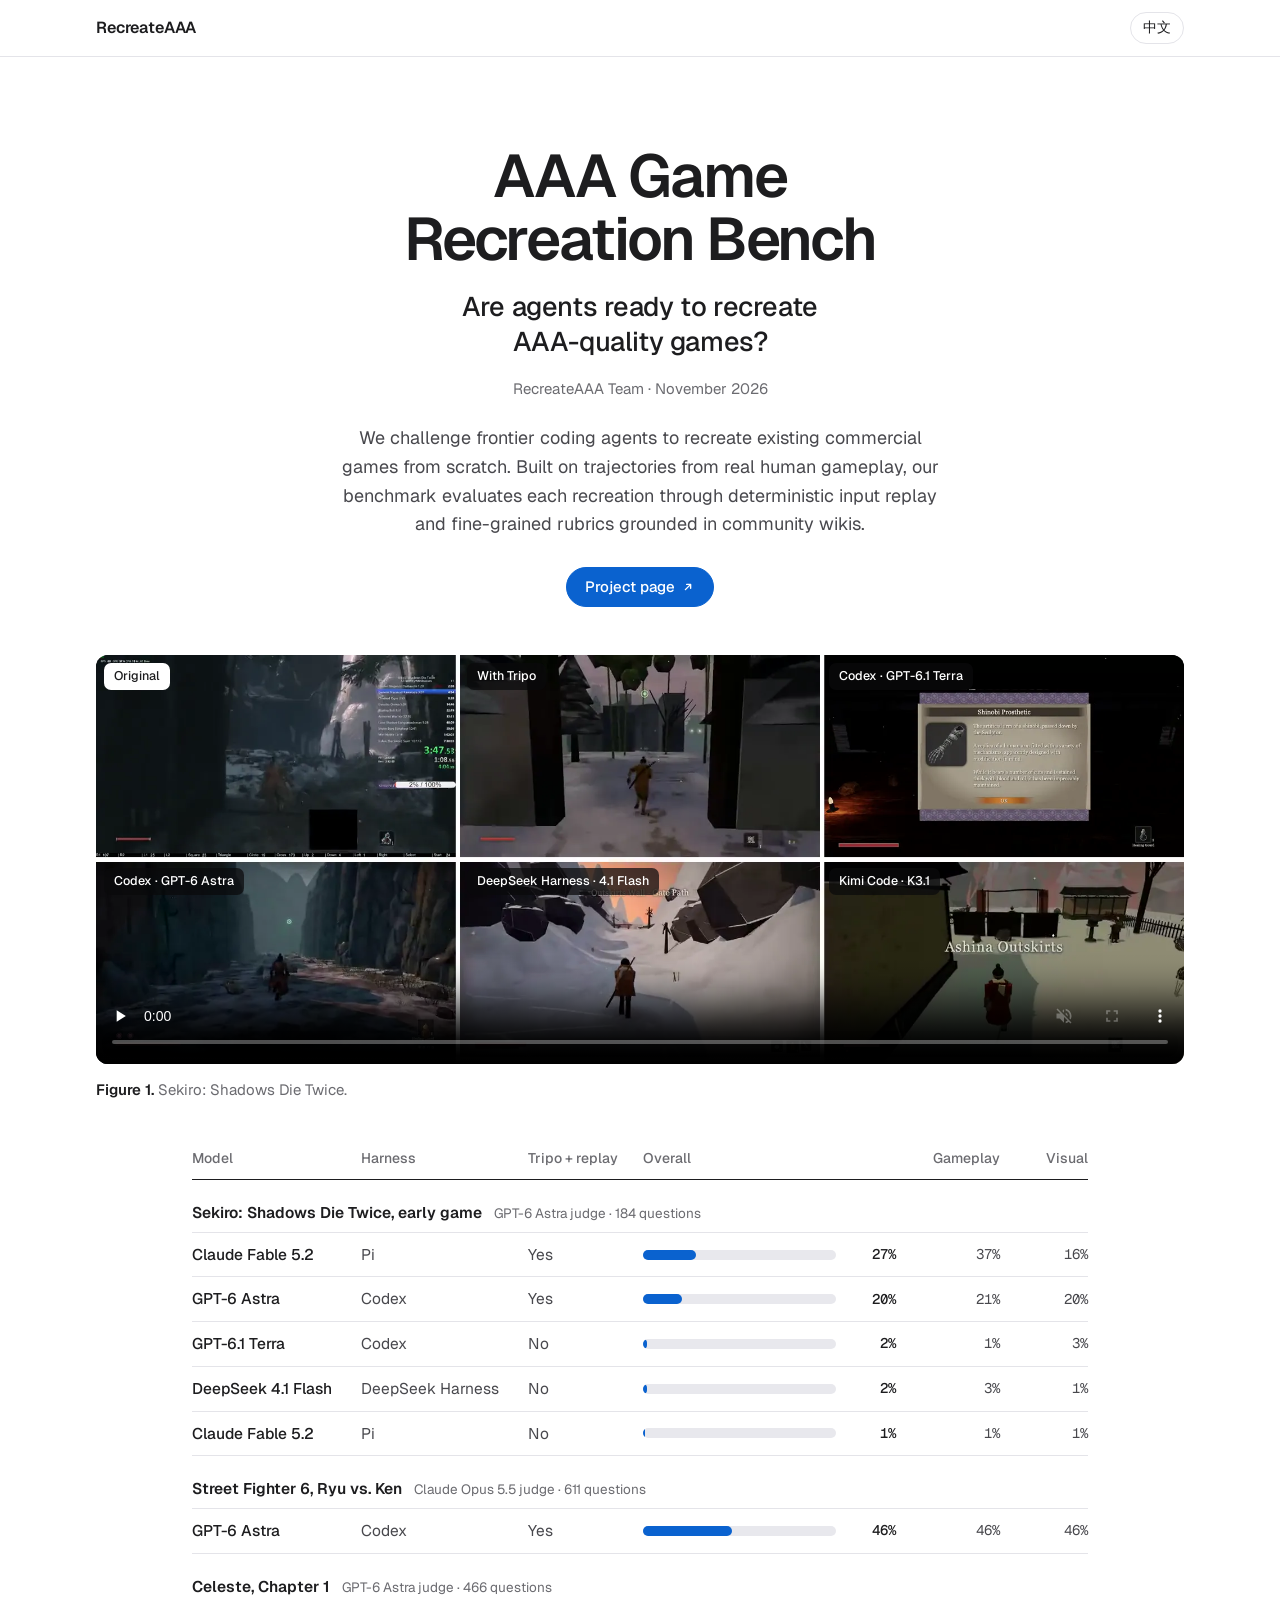
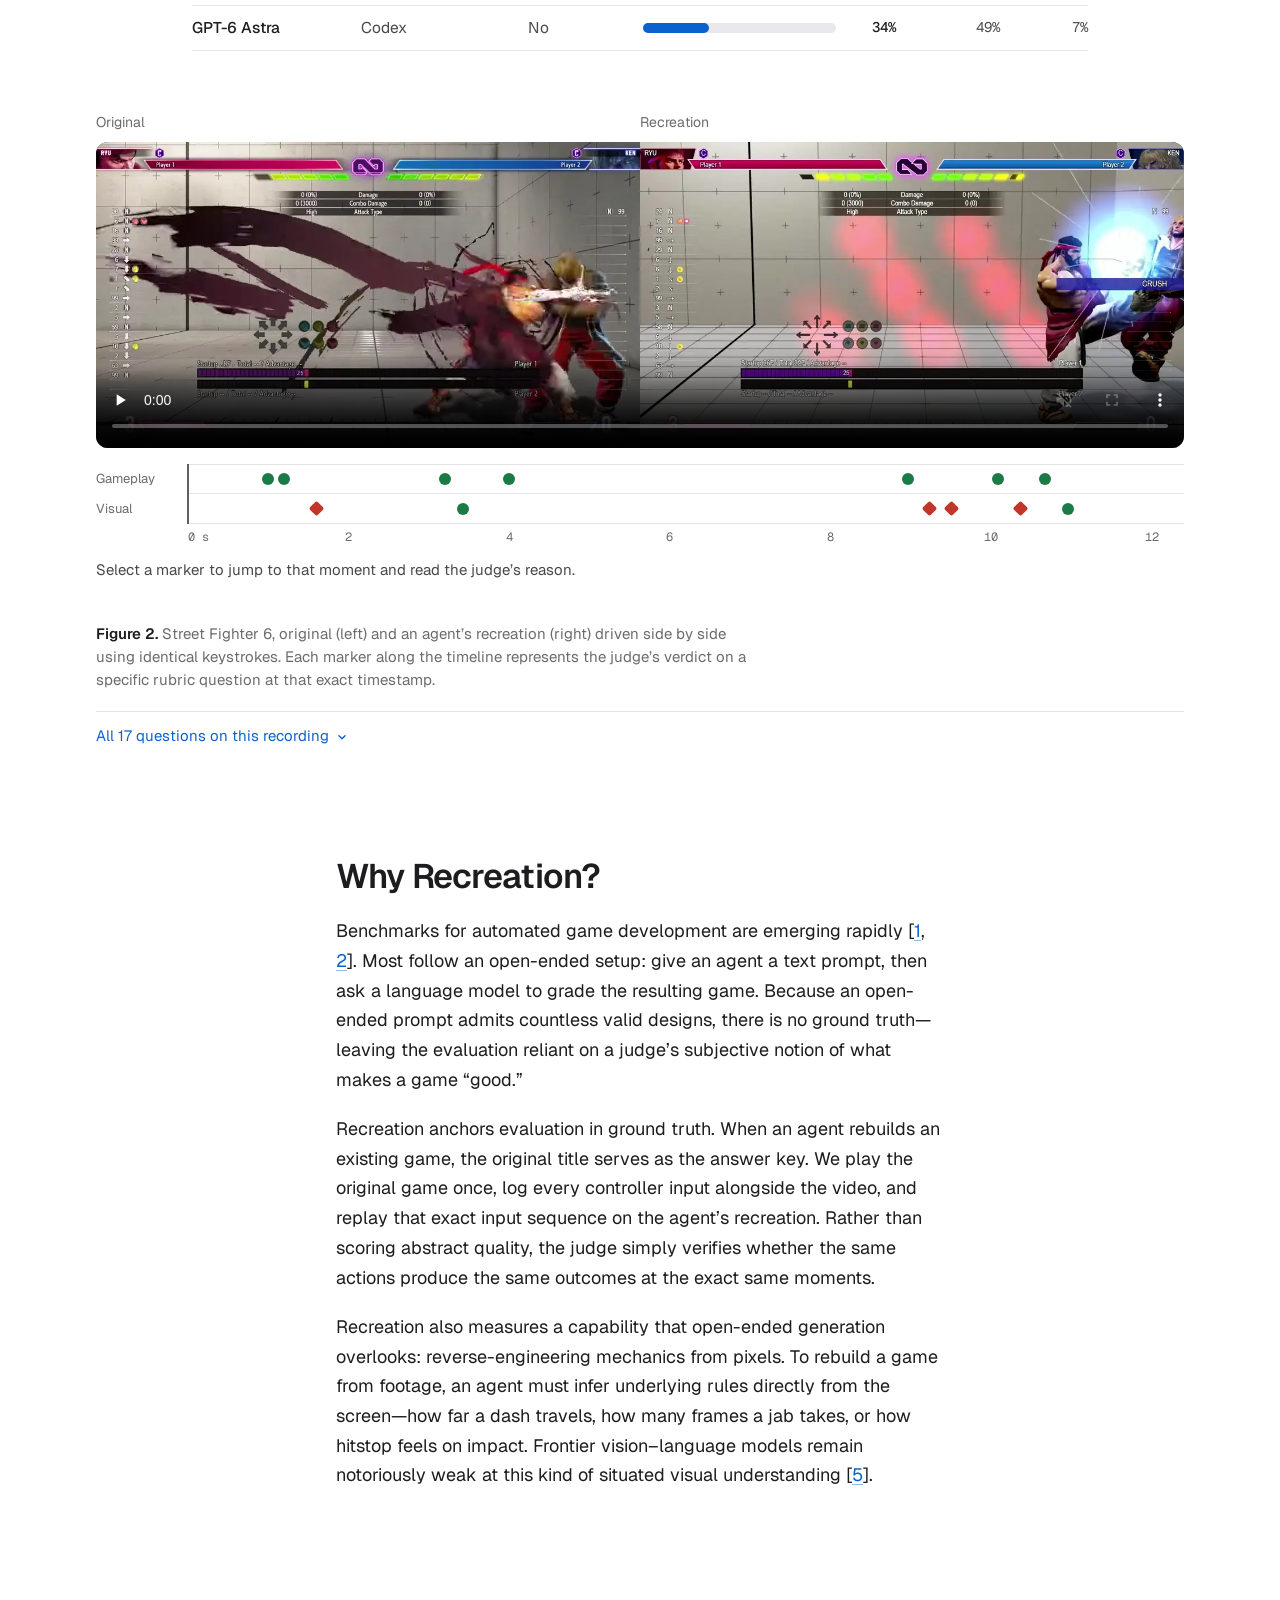
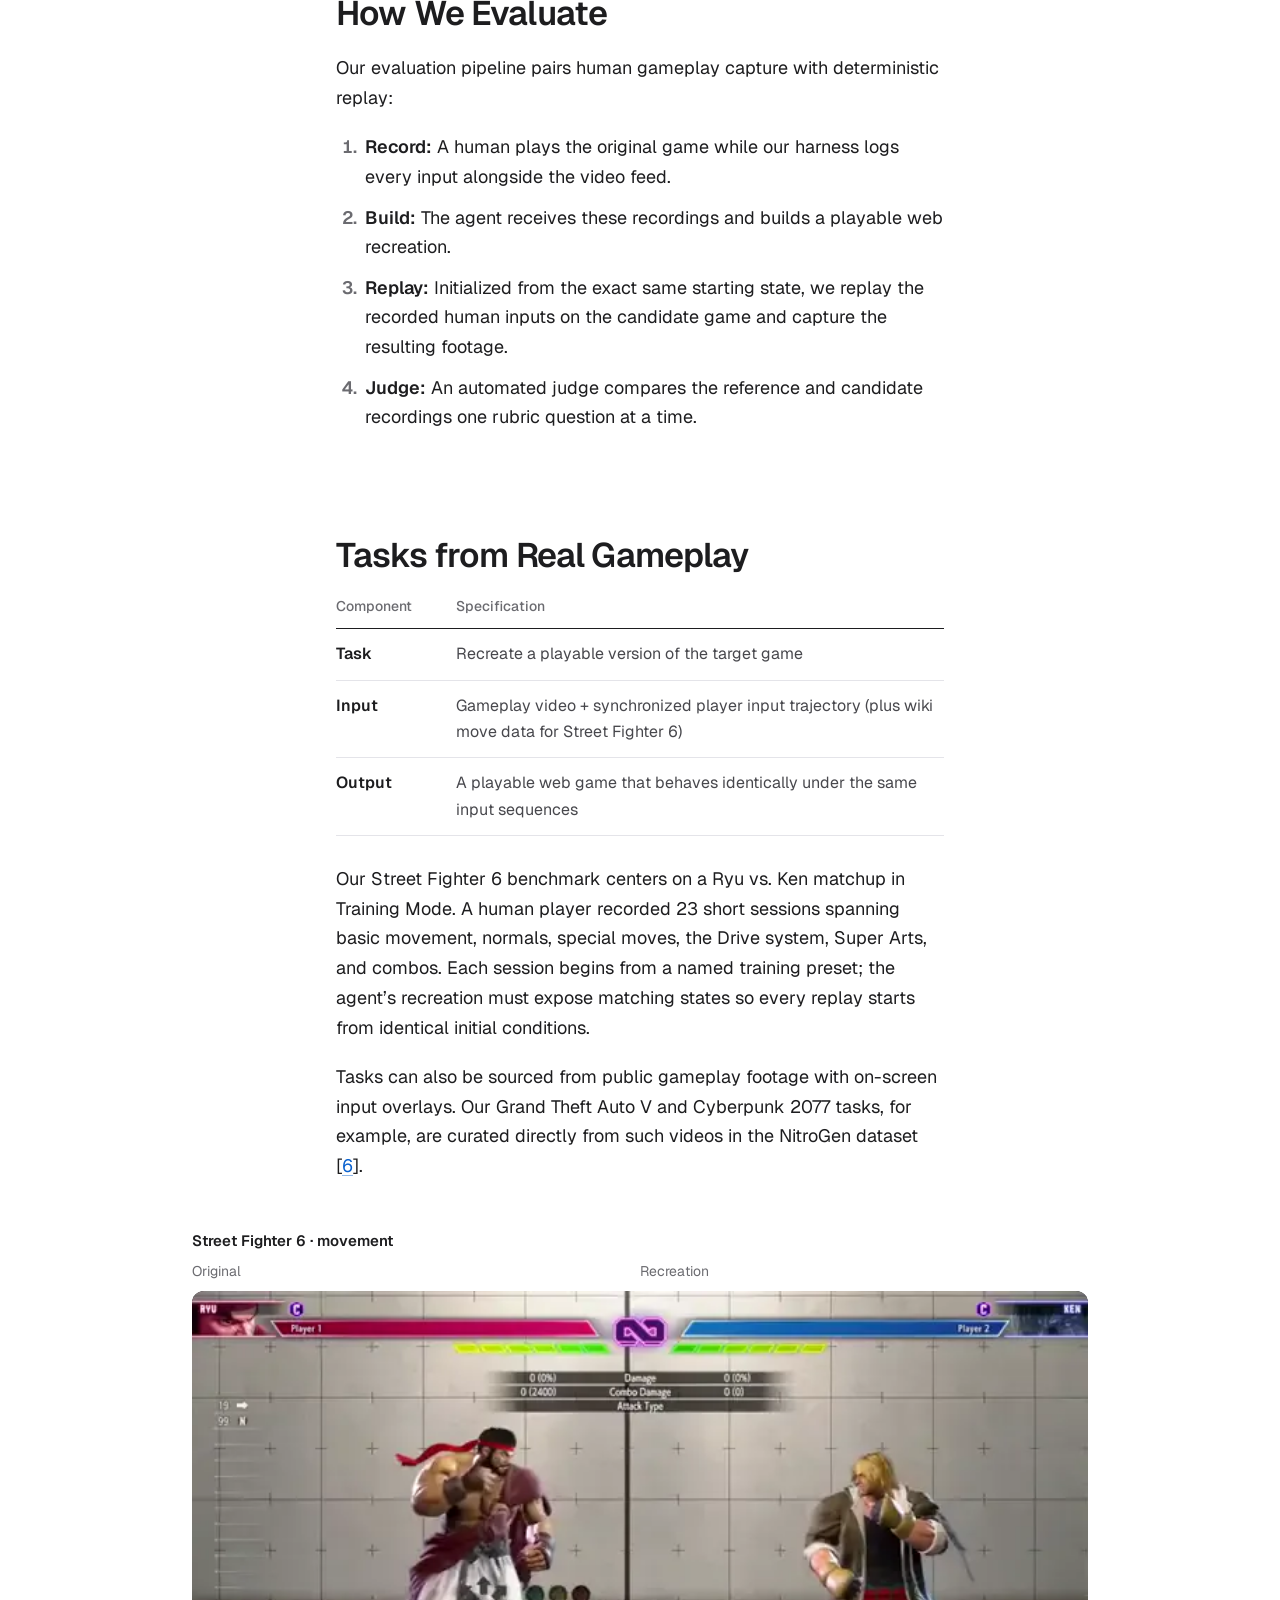
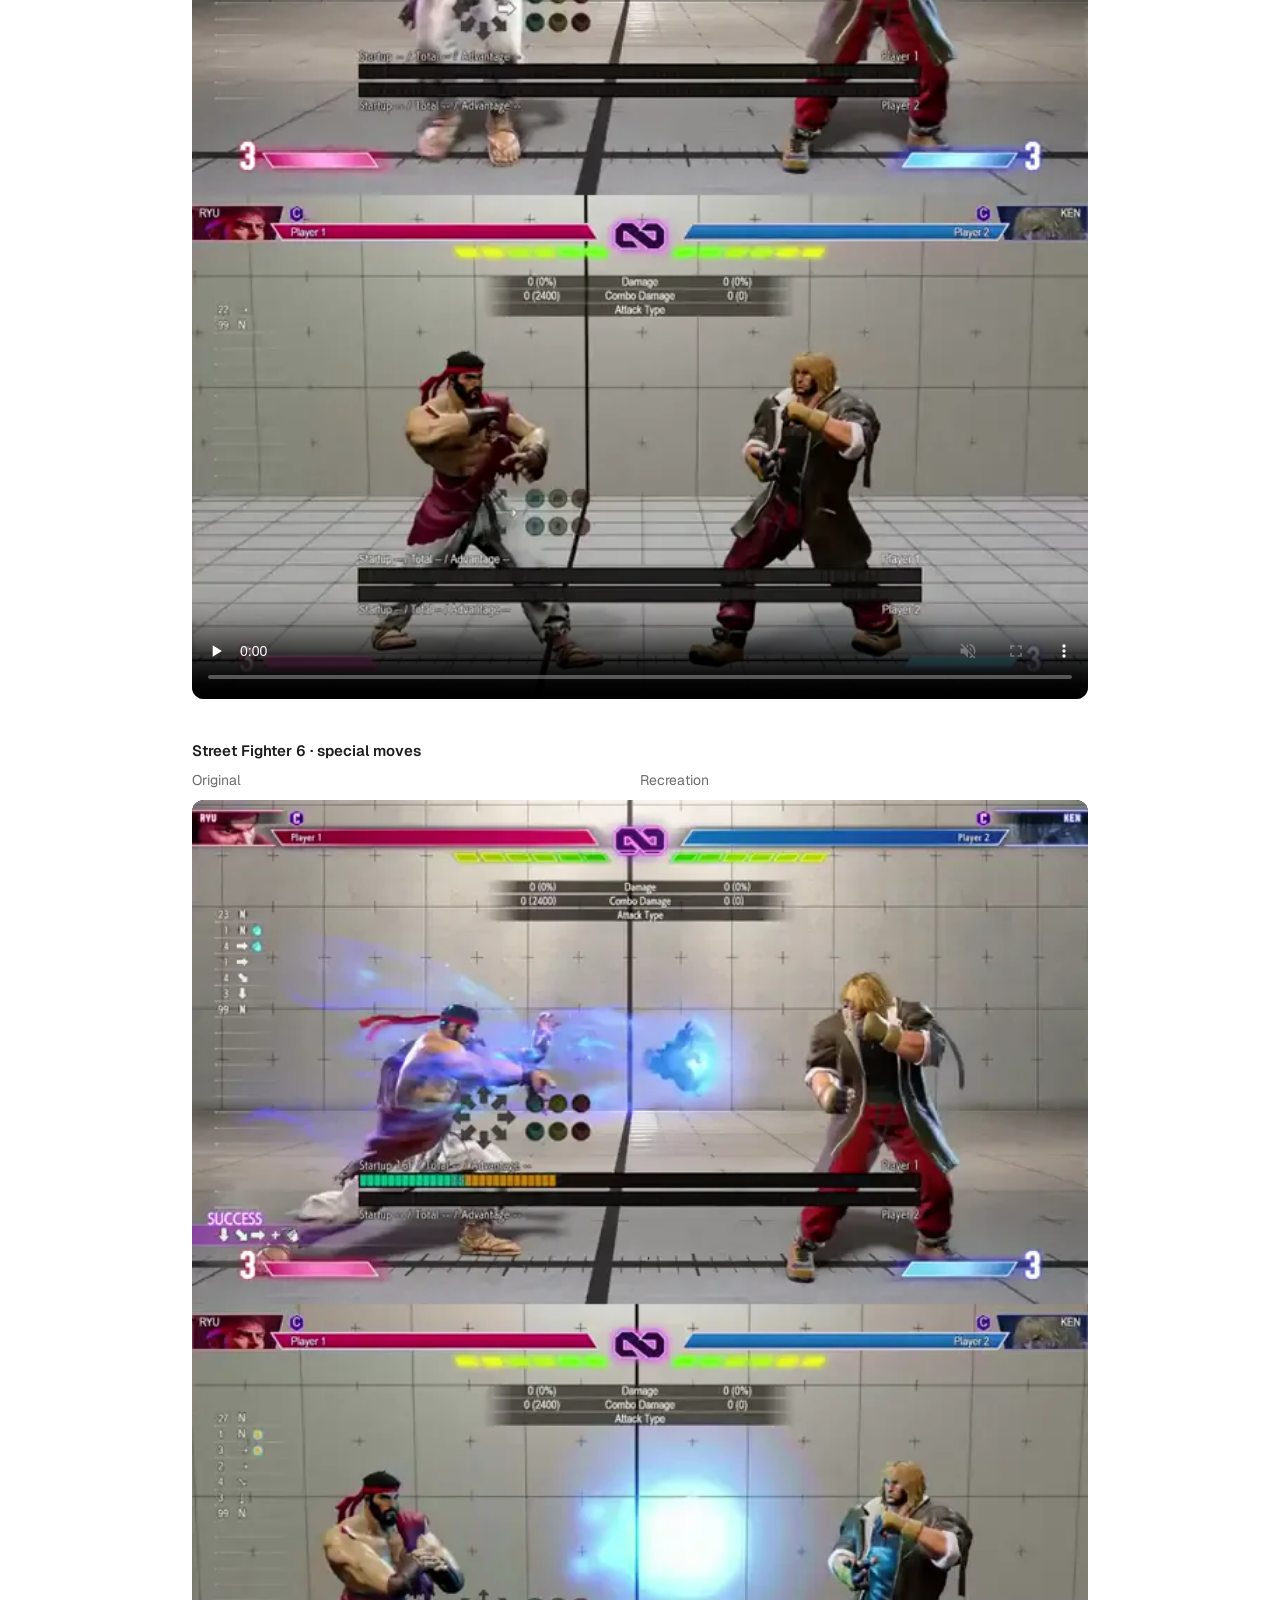
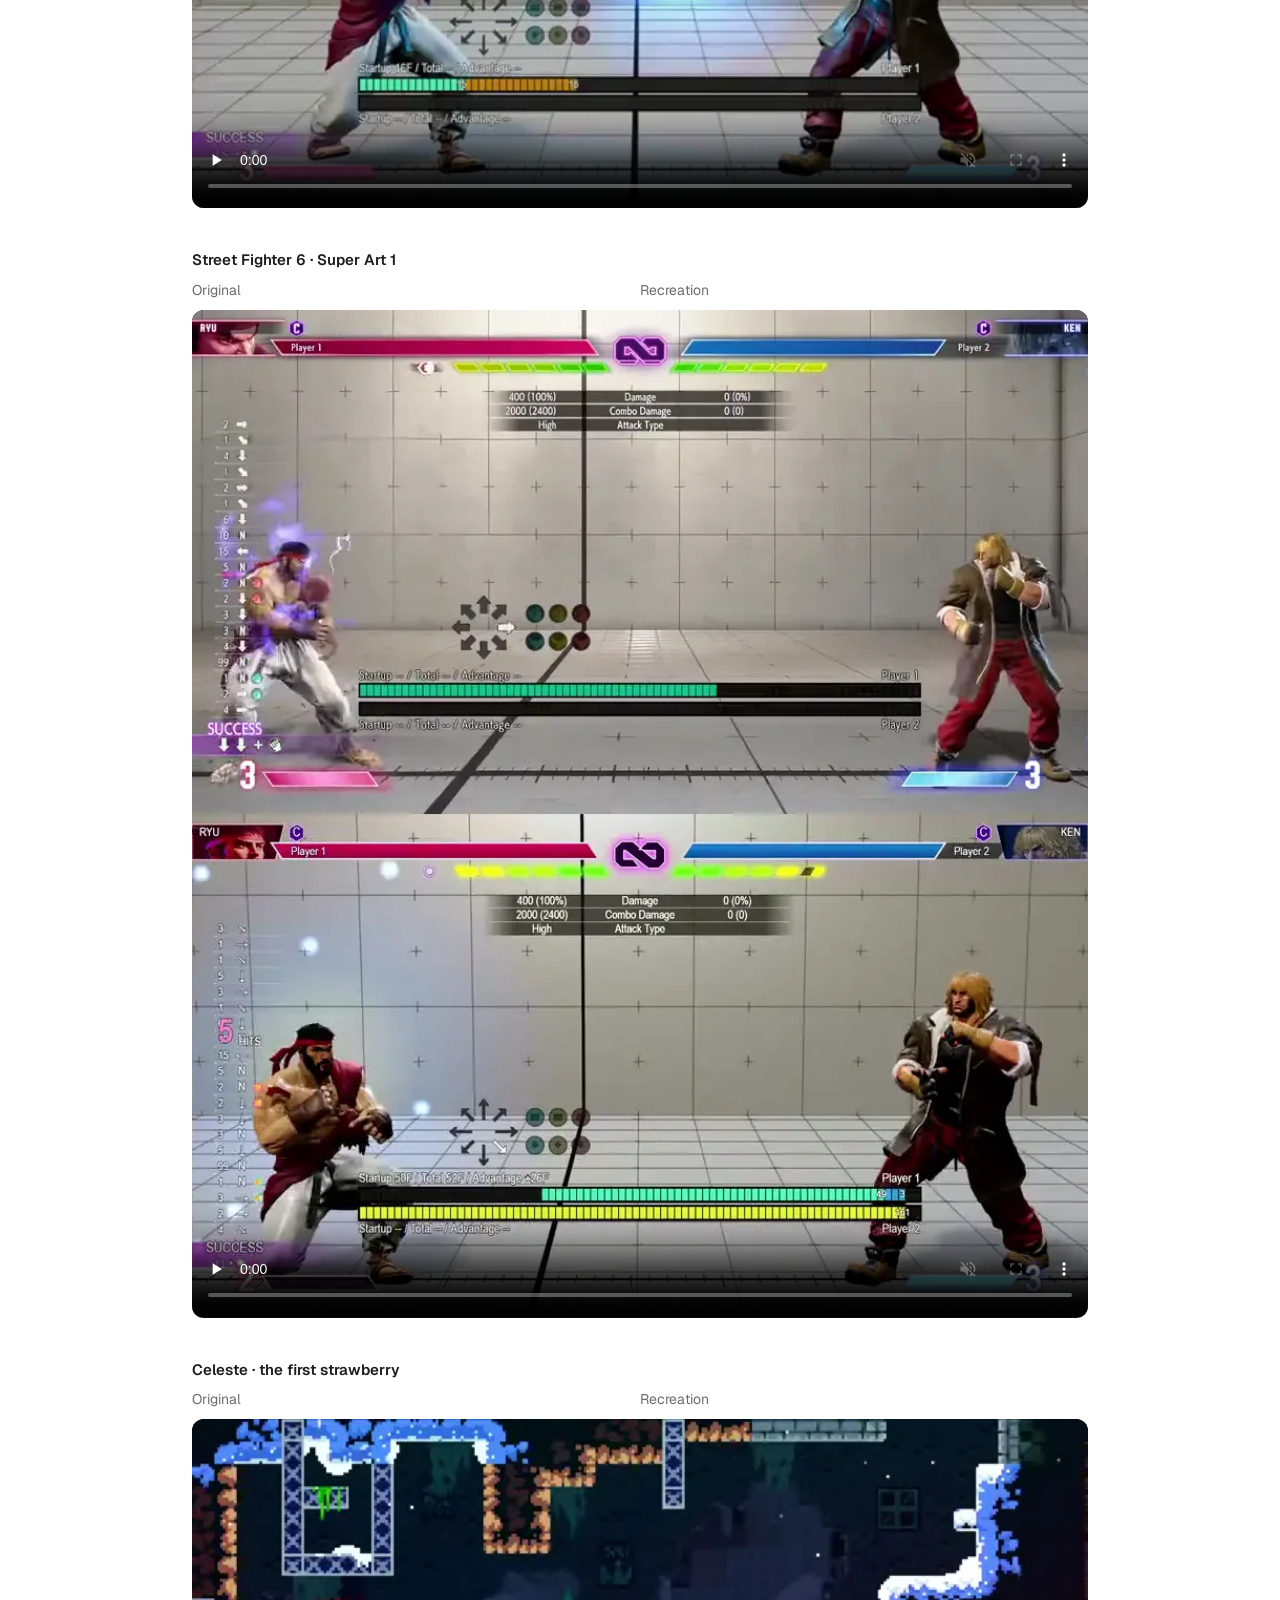
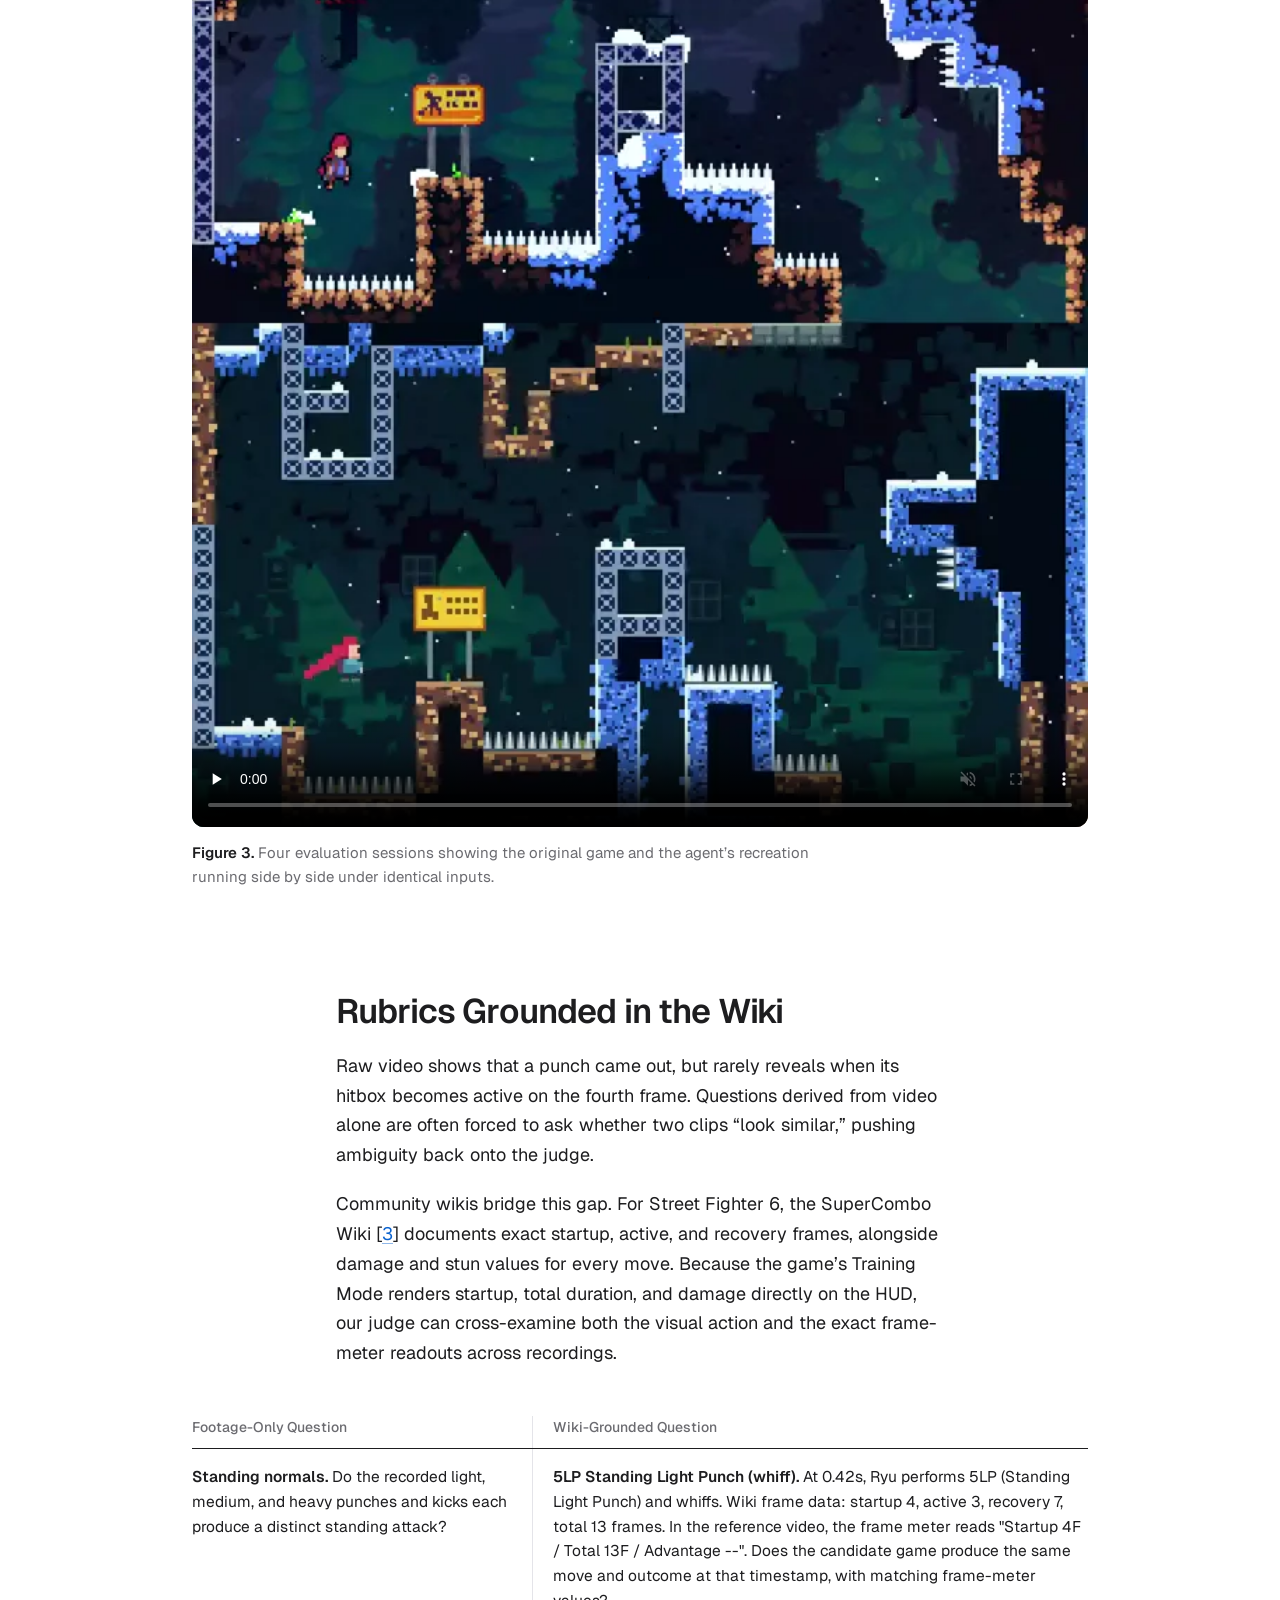
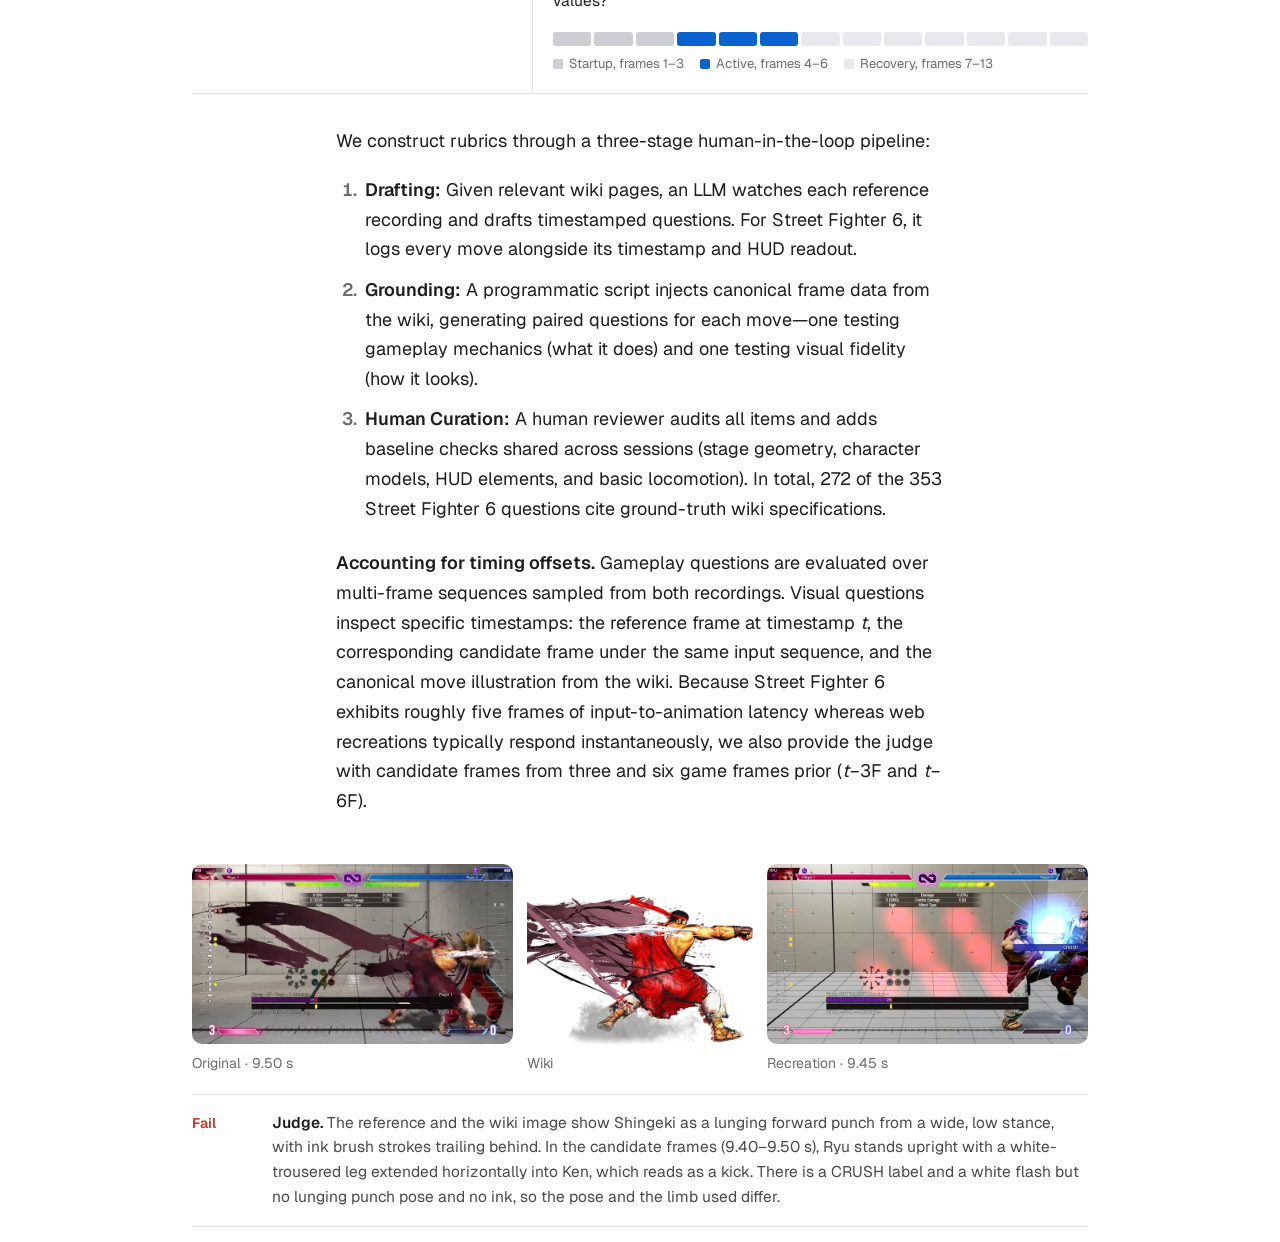
==== commit 5aa4bf79: "Open the eval post with the Sekiro cover and a leaderboard, and count undecided questions as not pas" ====
--- a/blog/eval/index.html
+++ b/blog/eval/index.html
@@ -3,7 +3,7 @@
 <head>
 <meta charset="utf-8">
 <meta name="viewport" content="width=device-width, initial-scale=1">
-<title>AAA Game Recreation Bench · Are agents ready to recreate real games?</title>
+<title>AAA Game Recreation Bench · Are agents ready to recreate AAA-quality games?</title>
 <meta name="description" content="We challenge frontier coding agents to recreate existing commercial games from scratch. Built on trajectories from real human gameplay, our benchmark evaluates each recreation through deterministic input replay and fine-grained rubrics grounded in community wikis.">
 <meta name="color-scheme" content="light">
 <link rel="icon" href="data:,">
@@ -46,8 +46,8 @@
 
   <section class="hero wrap">
     <h1>AAA Game Recreation Bench</h1>
-    <p class="subtitle" data-l="en"><span>Are agents ready to recreate real games?</span> <span>And how would we know?</span></p>
-    <p class="subtitle" data-l="zh" lang="zh-CN"><span>智能体准备好复刻真实游戏了吗？</span><span>我们又该如何评测？</span></p>
+    <p class="subtitle" data-l="en"><span>Are agents ready to recreate</span> <span>AAA-quality games?</span></p>
+    <p class="subtitle" data-l="zh" lang="zh-CN"><span>智能体准备好复刻</span> <span>3A 品质的游戏了吗？</span></p>
     <p class="byline" data-l="en">RecreateAAA Team · November 2026</p>
     <p class="byline" data-l="zh" lang="zh-CN">RecreateAAA 团队 · 2026年11月</p>
     <p class="dek" data-l="en">We challenge frontier coding agents to recreate existing commercial games from scratch. Built on trajectories from real human gameplay, our benchmark evaluates each recreation through deterministic input replay and fine-grained rubrics grounded in community wikis.</p>
@@ -56,9 +56,67 @@
       <a class="pill pill--primary" href="https://game-anything.github.io/"><span data-l="en">Project page</span><span data-l="zh" lang="zh-CN">项目主页</span><svg class="ico" aria-hidden="true"><use href="#i-out"/></svg></a>
     </p>
 
-    <!-- Figure 1 and, after its caption, the folded list of every question on the same recording -->
+    <!-- One video holds six cells so they stay in step: the original and the Tripo build (the two halves of the team's
+         sekiro-f1-gt-tripo-comparison.mp4), then the replays from four builds named by agent and model. -->
+    <figure class="figure figure--full" id="fig-1">
+      <div class="grid-video">
+        <video poster="media/sekiro-models.webp" data-stack-poster="media/sekiro-models-stack.webp" width="1936" height="728" muted loop playsinline controls preload="metadata" data-autoplay aria-label="Sekiro: Shadows Die Twice, the original recording and five recreations replaying its inputs">
+          <source src="media/sekiro-models-stack.mp4" type="video/mp4" media="(max-width: 760px)">
+          <source src="media/sekiro-models.mp4" type="video/mp4">
+        </video>
+        <ol class="grid-video__labels" aria-hidden="true">
+          <li><span data-l="en">Original</span><span data-l="zh" lang="zh-CN">原版</span></li>
+          <li><span data-l="en">With Tripo</span><span data-l="zh" lang="zh-CN">使用 Tripo</span></li>
+          <li>Codex · GPT-6.1 Terra</li>
+          <li>Codex · GPT-6 Astra</li>
+          <li>DeepSeek Harness · 4.1 Flash</li>
+          <li>Kimi Code · K3.1</li>
+        </ol>
+      </div>
+      <figcaption>
+        <span data-l="en"><b>Figure 1.</b> Sekiro: Shadows Die Twice.</span>
+        <span data-l="zh" lang="zh-CN"><b>图 1.</b> 《只狼：影逝二度》</span>
+      </figcaption>
+    </figure>
+
+    <!-- The leaderboard: post.js adds one row per build under each game from assets/data.js (leaderboard), best
+         first. The game rows, with the judge and the number of questions, are written here. It has no caption. -->
+    <figure class="figure" id="tab-1">
+      <table class="lb" data-part="leaderboard">
+        <thead>
+          <tr>
+            <th scope="col"><span data-l="en">Model</span><span data-l="zh" lang="zh-CN">模型</span></th>
+            <th scope="col" class="lb__harness"><span data-l="en">Harness</span><span data-l="zh" lang="zh-CN">框架</span></th>
+            <th scope="col" class="lb__setting"><span data-l="en">Tripo + replay</span><span data-l="zh" lang="zh-CN">Tripo + 回放</span></th>
+            <th scope="col" class="lb__overall"><span data-l="en">Overall</span><span data-l="zh" lang="zh-CN">总体</span></th>
+            <th scope="col" class="lb__pct"><span data-l="en">Gameplay</span><span data-l="zh" lang="zh-CN">玩法机制</span></th>
+            <th scope="col" class="lb__pct"><span data-l="en">Visual</span><span data-l="zh" lang="zh-CN">视觉还原</span></th>
+          </tr>
+        </thead>
+        <tbody data-game="sekiro">
+          <tr class="lb__game"><th colspan="6" scope="rowgroup">
+            <span data-l="en">Sekiro: Shadows Die Twice, early game <small>GPT-6 Astra judge · 184 questions</small></span>
+            <span data-l="zh" lang="zh-CN">《只狼：影逝二度》开局流程 <small>裁判 GPT-6 Astra · 184 题</small></span>
+          </th></tr>
+        </tbody>
+        <tbody data-game="sf6">
+          <tr class="lb__game"><th colspan="6" scope="rowgroup">
+            <span data-l="en">Street Fighter 6, Ryu vs. Ken <small>Claude Opus 5.5 judge · 611 questions</small></span>
+            <span data-l="zh" lang="zh-CN">《街头霸王6》隆对肯 <small>裁判 Claude Opus 5.5 · 611 题</small></span>
+          </th></tr>
+        </tbody>
+        <tbody data-game="celeste">
+          <tr class="lb__game"><th colspan="6" scope="rowgroup">
+            <span data-l="en">Celeste, Chapter 1 <small>GPT-6 Astra judge · 466 questions</small></span>
+            <span data-l="zh" lang="zh-CN">《蔚蓝》第一章 <small>裁判 GPT-6 Astra · 466 题</small></span>
+          </th></tr>
+        </tbody>
+      </table>
+    </figure>
+
+    <!-- Figure 2 and, after its caption, the folded list of every question on the same recording -->
     <div class="case" data-case="sf6">
-      <figure class="figure" id="fig-1">
+      <figure class="figure" id="fig-2">
         <div class="sbs">
           <div class="sbs__labels" aria-hidden="true">
             <span><span data-l="en">Original</span><span data-l="zh" lang="zh-CN">原版</span></span>
@@ -75,8 +133,8 @@
           <span data-l="zh" lang="zh-CN">点击时间轴上的标记，跳到对应时刻并查看裁判的理由。</span>
         </p>
         <figcaption>
-          <span data-l="en"><b>Figure 1.</b> Street Fighter 6, original (left) and an agent’s recreation (right) driven side by side using identical keystrokes. Each marker along the timeline represents the judge’s verdict on a specific rubric question at that exact timestamp.</span>
-          <span data-l="zh" lang="zh-CN"><b>图 1.</b> 《街头霸王6》原版（左）与智能体复刻版（右）在相同按键输入下的并排运行对比。底部时间轴上的每个标记，代表裁判模型在对应时间点对一道具体评分题目的裁决结果。</span>
+          <span data-l="en"><b>Figure 2.</b> Street Fighter 6, original (left) and an agent’s recreation (right) driven side by side using identical keystrokes. Each marker along the timeline represents the judge’s verdict on a specific rubric question at that exact timestamp.</span>
+          <span data-l="zh" lang="zh-CN"><b>图 2.</b> 《街头霸王6》原版（左）与智能体复刻版（右）在相同按键输入下的并排运行对比。底部时间轴上的每个标记，代表裁判模型在对应时间点对一道具体评分题目的裁决结果。</span>
         </figcaption>
       </figure>
       <details class="allq">
@@ -142,7 +200,7 @@
       <p data-l="zh" lang="zh-CN">我们的《街头霸王6》任务聚焦于训练模式下的“隆（Ryu）对战肯（Ken）”。一名玩家录制了 23 段短流程实机操作，涵盖基础移动、通常技、必杀技、斗气系统（Drive System）、超必杀技（Super Arts）以及连段。每段录像均从指定的训练模式预设状态开始；智能体的复刻版必须提供对应的初始状态接口，以确保每次回放都在同一起跑线上进行。</p>
       <p data-l="zh" lang="zh-CN">评测任务同样可以从带有屏幕按键显示的公开实机视频中提取。例如，我们的《侠盗猎车手5》（GTA V）和《赛博朋克2077》任务，便直接切片自 NitroGen 数据集 [<a href="#ref-6">6</a>] 中的此类公开录像。</p>
 
-      <figure class="figure" id="fig-2">
+      <figure class="figure" id="fig-3">
         <div class="grid4">
           <figure class="clip">
             <h3><span data-l="en">Street Fighter 6 · movement</span><span data-l="zh" lang="zh-CN">《街头霸王6》· 基础移动</span></h3>
@@ -186,8 +244,8 @@
           </figure>
         </div>
         <figcaption>
-          <span data-l="en"><b>Figure 2.</b> Four evaluation sessions showing the original game and the agent’s recreation running side by side under identical inputs.</span>
-          <span data-l="zh" lang="zh-CN"><b>图 2.</b> 四组测试片段中，原版游戏与智能体复刻版在相同输入下的并排运行画面。</span>
+          <span data-l="en"><b>Figure 3.</b> Four evaluation sessions showing the original game and the agent’s recreation running side by side under identical inputs.</span>
+          <span data-l="zh" lang="zh-CN"><b>图 3.</b> 四组测试片段中，原版游戏与智能体复刻版在相同输入下的并排运行画面。</span>
         </figcaption>
       </figure>
     </section>
@@ -243,7 +301,7 @@
       <p data-l="en"><b>Accounting for timing offsets.</b> Gameplay questions are evaluated over multi-frame sequences sampled from both recordings. Visual questions inspect specific timestamps: the reference frame at timestamp <i>t</i>, the corresponding candidate frame under the same input sequence, and the canonical move illustration from the wiki. Because Street Fighter 6 exhibits roughly five frames of input-to-animation latency whereas web recreations typically respond instantaneously, we also provide the judge with candidate frames from three and six game frames prior (<i>t</i>&#8202;−&#8202;3F and <i>t</i>&#8202;−&#8202;6F).</p>
       <p data-l="zh" lang="zh-CN"><b>消除输入响应延迟偏差。</b>玩法机制题基于从两段录像中采样的多帧序列进行作答；视觉还原题则基于固定时间点的关键帧进行比对：包括问题指定时刻 <i>t</i> 的原版画面、相同输入序列同一时刻的复刻版画面，以及 Wiki 中该招式的标准示意图。由于《街头霸王6》从按下按键到画面出招存在约 5 帧的输入延迟，而网页复刻版通常是零延迟即时响应，我们还会额外向裁判提供复刻版提前 3 帧与提前 6 帧（<i>t</i>&#8202;−&#8202;3F 与 <i>t</i>&#8202;−&#8202;6F）的画面，以消除时序偏移带来的误判。</p>
 
-      <figure class="figure evidence" id="fig-3" data-pair="move_hphk_block_look">
+      <figure class="figure evidence" id="fig-4" data-pair="move_hphk_block_look">
         <div class="evidence__row">
           <figure class="shot"><img src="media/pairs/ref_move_hphk_block_look_9.50s.webp" data-part="reference" alt="Original game: Ryu lunges into Ken with a punch, trailing ink strokes" loading="lazy" decoding="async" width="800" height="450"><figcaption data-part="reference-label"><span data-l="en">Original</span><span data-l="zh" lang="zh-CN">原版</span></figcaption></figure>
           <figure class="shot shot--wiki"><img src="media/pairs/wiki_SF6_Ryu_hphk.webp" data-part="wiki" alt="Wiki image of the move: a lunging punch trailing ink" loading="lazy" decoding="async" width="536" height="360"><figcaption><span data-l="en">Wiki</span><span data-l="zh" lang="zh-CN">Wiki 图鉴</span></figcaption></figure>
@@ -254,8 +312,8 @@
           <p><b><span data-l="en">Judge.</span><span data-l="zh" lang="zh-CN">裁判理由：</span></b> <span data-part="reason" lang="en"></span></p>
         </div>
         <figcaption>
-          <span data-l="en"><b>Figure 3.</b> Evidence presented to the judge on a single visual question: Ryu’s Shingeki (Drive Impact, HP+HK), blocked by Ken in the corner. Both the original game and the wiki show a lunging punch trailing black ink; the agent’s recreation throws a kick instead. The judge marks the item as failed and cites the mismatch.</span>
-          <span data-l="zh" lang="zh-CN"><b>图 3.</b> 单道视觉题呈递给裁判模型的证据视图：隆在版边使出 Drive Impact“进击”（Shingeki，HP+HK）被肯防御。原版画面与 Wiki 图鉴均显示为带有泼墨特效的突进冲拳；而智能体的复刻版却踢出了一脚。裁判据此判定该题不通过（Fail），并给出具体理由。</span>
+          <span data-l="en"><b>Figure 4.</b> Evidence presented to the judge on a single visual question: Ryu’s Shingeki (Drive Impact, HP+HK), blocked by Ken in the corner. Both the original game and the wiki show a lunging punch trailing black ink; the agent’s recreation throws a kick instead. The judge marks the item as failed and cites the mismatch.</span>
+          <span data-l="zh" lang="zh-CN"><b>图 4.</b> 单道视觉题呈递给裁判模型的证据视图：隆在版边使出 Drive Impact“进击”（Shingeki，HP+HK）被肯防御。原版画面与 Wiki 图鉴均显示为带有泼墨特效的突进冲拳；而智能体的复刻版却踢出了一脚。裁判据此判定该题不通过（Fail），并给出具体理由。</span>
         </figcaption>
       </figure>
     </section>
@@ -274,18 +332,18 @@
       <h2 data-l="zh" lang="zh-CN">核心实验发现</h2>
       <p data-l="en">Frontier agents still struggle to pass even half of our rubric questions—and performance drops sharply on unseen trajectories.</p>
       <ul class="findings" data-l="en">
-        <li><b>Generalization gaps:</b> On Celeste, accuracy falls from 49% on given trajectories to 34% on held-out test trajectories, showing that matching reference clips is far easier than synthesizing generalizable platforming physics.</li>
-        <li><b>Procedural rendering vs. generated 3D assets:</b> When an agent renders visuals purely via procedural code (as in Celeste), nearly every visual check fails (8% pass rate). Conversely, in Street Fighter 6, where the agent used Tripo to generate 3D fighter meshes, visual fidelity (46%) roughly keeps pace with gameplay accuracy (47%).</li>
+        <li><b>Generalization gaps:</b> On Celeste, accuracy falls from 46% on given trajectories to 30% on held-out test trajectories, showing that matching reference clips is far easier than synthesizing generalizable platforming physics.</li>
+        <li><b>Procedural rendering vs. generated 3D assets:</b> When an agent renders visuals purely via procedural code (as in Celeste), nearly every visual check fails (7% pass rate). Conversely, in Street Fighter 6, where the agent used Tripo to generate 3D fighter meshes, visual fidelity (46%) roughly keeps pace with gameplay accuracy (46%).</li>
       </ul>
       <p data-l="zh" lang="zh-CN">目前，前沿智能体在两款游戏上的总通过率均未过半；而在未见过的留出轨迹上，表现更是出现明显滑坡。</p>
       <ul class="findings" data-l="zh" lang="zh-CN">
-        <li><b>显著的泛化差距：</b>在《蔚蓝》任务中，复刻版在可见录像上的通过率为 49%，但在未见过的留出测试集上跌至 34%。这表明，照着参考视频“对画面”远比编写一套可泛化的平台跳跃物理引擎容易得多。</li>
-        <li><b>纯代码手绘 vs. 3D 资产生成：</b>当智能体完全依赖纯代码绘制所有画面时（如《蔚蓝》），视觉题几乎全军覆没（通过率仅 8%）。相比之下，在《街头霸王6》中，智能体调用了 Tripo 生成 3D 角色模型，其视觉题通过率（46%）与玩法机制题（47%）基本持平。</li>
+        <li><b>显著的泛化差距：</b>在《蔚蓝》任务中，复刻版在可见录像上的通过率为 46%，但在未见过的留出测试集上跌至 30%。这表明，照着参考视频“对画面”远比编写一套可泛化的平台跳跃物理引擎容易得多。</li>
+        <li><b>纯代码手绘 vs. 3D 资产生成：</b>当智能体完全依赖纯代码绘制所有画面时（如《蔚蓝》），视觉题几乎全军覆没（通过率仅 7%）。相比之下，在《街头霸王6》中，智能体调用了 Tripo 生成 3D 角色模型，其视觉题通过率（46%）与玩法机制题（46%）基本持平。</li>
       </ul>
 
       <!-- Each bar's label is its text; data-rate names the pass rate in assets/data.js. -->
       <div class="figs-2">
-        <figure class="figure" id="fig-4">
+        <figure class="figure" id="fig-5">
           <div class="bars">
             <p class="bar" data-rate="results.sf6.sides.0.rate"><span data-l="en">Gameplay</span><span data-l="zh" lang="zh-CN">玩法机制</span></p>
             <p class="bar" data-rate="results.sf6.sides.1.rate"><span data-l="en">Visual</span><span data-l="zh" lang="zh-CN">视觉还原</span></p>
@@ -293,11 +351,11 @@
             <p class="bar" data-rate="results.sf6.sources.1.rate"><span data-l="en">Other</span><span data-l="zh" lang="zh-CN">其他基础题</span></p>
           </div>
           <figcaption>
-            <span data-l="en"><b>Figure 4.</b> Street Fighter 6 recreation built by Codex (GPT-6 Astra), evaluated by Claude Opus 5.5 across 23 sessions (Nov 7, 2026), using an earlier 611-question version of the rubric.</span>
-            <span data-l="zh" lang="zh-CN"><b>图 4.</b> 《街头霸王6》复刻评测结果（由基于 GPT-6 Astra 的 Codex 构建，Claude Opus 5.5 基于 23 段录像于 11月7日 裁决；当时使用的是早期 611 题版本的评分准则）。</span>
+            <span data-l="en"><b>Figure 5.</b> Street Fighter 6 recreation built by Codex (GPT-6 Astra), evaluated by Claude Opus 5.5 across 23 sessions (Nov 7, 2026), using an earlier 611-question version of the rubric.</span>
+            <span data-l="zh" lang="zh-CN"><b>图 5.</b> 《街头霸王6》复刻评测结果（由基于 GPT-6 Astra 的 Codex 构建，Claude Opus 5.5 基于 23 段录像于 11月7日 裁决；当时使用的是早期 611 题版本的评分准则）。</span>
           </figcaption>
         </figure>
-        <figure class="figure" id="fig-5">
+        <figure class="figure" id="fig-6">
           <div class="bars">
             <p class="bar" data-rate="results.celeste.0.rate"><span data-l="en">Given (9 sessions)</span><span data-l="zh" lang="zh-CN">可见集（9 段）</span></p>
             <p class="bar" data-rate="results.celeste.1.rate"><span data-l="en">Held-out (23 sessions)</span><span data-l="zh" lang="zh-CN">留出测试集（23 段）</span></p>
@@ -305,36 +363,13 @@
             <p class="bar" data-rate="results.celesteSides.1.rate"><span data-l="en">Visual</span><span data-l="zh" lang="zh-CN">视觉还原</span></p>
           </div>
           <figcaption>
-            <span data-l="en"><b>Figure 5.</b> Celeste (Chapter 1) recreation built by Codex, evaluated by GPT-6 Astra across 32 sessions.</span>
-            <span data-l="zh" lang="zh-CN"><b>图 5.</b> 《蔚蓝》（第一章）复刻评测结果（由 Codex 构建，GPT-6 Astra 基于 32 段录像裁决）。</span>
+            <span data-l="en"><b>Figure 6.</b> Celeste (Chapter 1) recreation built by Codex, evaluated by GPT-6 Astra across 32 sessions.</span>
+            <span data-l="zh" lang="zh-CN"><b>图 6.</b> 《蔚蓝》（第一章）复刻评测结果（由 Codex 构建，GPT-6 Astra 基于 32 段录像裁决）。</span>
           </figcaption>
         </figure>
       </div>
-      <p class="note" data-l="en">(Note: Pass rates are computed as Passes / (Passes + Fails), excluding abstentions.)</p>
-      <p class="note" data-l="zh" lang="zh-CN">（注：通过率计算公式为 通过数 / (通过数 + 失败数)，不含裁判弃权项。）</p>
-
-      <!-- One video holds six cells so they stay in step: the original and the Tripo build (the two halves of the team's
-           sekiro-f1-gt-tripo-comparison.mp4), then the replays from four builds named by agent and model. -->
-      <figure class="figure figure--full" id="fig-6">
-        <div class="grid-video">
-          <video poster="media/sekiro-models.webp" data-stack-poster="media/sekiro-models-stack.webp" width="1936" height="728" muted loop playsinline controls preload="none" data-autoplay aria-label="Sekiro: Shadows Die Twice, the original recording and five recreations replaying its inputs">
-            <source src="media/sekiro-models-stack.mp4" type="video/mp4" media="(max-width: 760px)">
-            <source src="media/sekiro-models.mp4" type="video/mp4">
-          </video>
-          <ol class="grid-video__labels" aria-hidden="true">
-            <li><span data-l="en">Original</span><span data-l="zh" lang="zh-CN">原版</span></li>
-            <li><span data-l="en">With Tripo</span><span data-l="zh" lang="zh-CN">使用 Tripo</span></li>
-            <li>Codex · GPT-6.1 Terra</li>
-            <li>Codex · GPT-6 Astra</li>
-            <li>DeepSeek Harness · 4.1 Flash</li>
-            <li>Kimi Code · K3.1</li>
-          </ol>
-        </div>
-        <figcaption>
-          <span data-l="en"><b>Figure 6.</b> Sekiro: Shadows Die Twice. The original recording and five recreations replaying its inputs. Labels name the agent and model behind each recreation; “With Tripo” marks a build whose 3D assets were generated with Tripo.</span>
-          <span data-l="zh" lang="zh-CN"><b>图 6.</b> 《只狼：影逝二度》原版录像，以及回放同一段按键输入的五个复刻版。标签注明了各复刻版背后的智能体与模型；“使用 Tripo”一格的 3D 资产由 Tripo 生成。</span>
-        </figcaption>
-      </figure>
+      <p class="note" data-l="en">(Note: Pass rates are computed as Passes / All questions; a question the judge abstains on counts as not passed.)</p>
+      <p class="note" data-l="zh" lang="zh-CN">（注：通过率计算公式为 通过数 / 全部题数，裁判弃权的题按未通过计。）</p>
     </section>
 
     <section class="sec" id="judge">
@@ -400,7 +435,7 @@
   </div>
 </footer>
 
-<noscript><p class="noscript">The timeline, the question list, the charts and the evidence figure need JavaScript.</p></noscript>
+<noscript><p class="noscript">The leaderboard’s rows, the timeline, the question list, the charts and the evidence figure need JavaScript.</p></noscript>
 
 <template id="tpl-question">
   <li class="qs__item">
--- a/blog/eval/assets/post.css
+++ b/blog/eval/assets/post.css
@@ -136,7 +136,7 @@
 /* Figures */
 .figure { max-width: var(--wide); margin: 48px auto 0; text-align: left; }
 .sec > .figure { margin-bottom: 32px; }
-/* Figure 1 and its question list share one wider block */
+/* Figure 2 and its question list share one wider block */
 .case { max-width: var(--full); margin: 60px auto 0; text-align: left; }
 .case > .figure { max-width: none; margin: 0; }
 .figure > figcaption {
@@ -150,12 +150,26 @@
 .figure > figcaption :lang(zh-CN) { line-height: 1.75; }
 .figure figure { margin: 0; }
 
+/* The leaderboard: builds grouped by game, the overall pass rate as a bar and a number */
+.lb { width: 100%; border-collapse: collapse; font-size: 15.5px; line-height: 1.4; }
+.lb thead th { padding: 0 16px 10px 0; border-bottom: 1px solid var(--text); color: var(--text-3); font-size: 14px; font-weight: 500; text-align: left; white-space: nowrap; }
+.lb thead .lb__overall { width: 30%; }
+.lb thead .lb__pct { width: 5.5rem; padding-right: 0; text-align: right; }
+.lb__game th { padding: 22px 0 8px; border-bottom: 1px solid var(--rule); font-size: 15.5px; font-weight: 600; text-align: left; }
+.lb__game small { margin-left: 8px; color: var(--text-3); font-size: 13.5px; font-weight: 400; white-space: nowrap; }
+.lb tbody th[scope="row"] { padding: 11px 16px 11px 0; border-bottom: 1px solid var(--rule); font-weight: 500; text-align: left; white-space: nowrap; }
+.lb td { padding: 11px 16px 11px 0; border-bottom: 1px solid var(--rule); color: var(--text-2); }
+.lb__meter { display: grid; grid-template-columns: minmax(0, 1fr) 3rem; gap: 12px; align-items: center; }
+.lb__meter .bar__value { color: var(--text); font-weight: 500; }
+.lb td.lb__pct { padding-right: 0; font-family: var(--mono); font-size: 14px; font-variant-numeric: tabular-nums; text-align: right; }
+.lb__label { display: none; }
+
 /* Side-by-side video: the file holds the original in its left half and the recreation in its right half.
    On a phone the page plays a second file with the original above the recreation (see the <source> media). */
 .sbs__labels { display: grid; grid-template-columns: 1fr 1fr; margin-bottom: 8px; color: var(--text-3); font-size: 14px; }
 .sbs video { display: block; width: 100%; height: auto; object-fit: contain; border-radius: 12px; background: #0b0b0c; }
 
-/* Verdict timeline under Figure 1. JS sets --lane (-1, 0 or 1) to lift or drop a marker that would touch its neighbour. */
+/* Verdict timeline under Figure 2. JS sets --lane (-1, 0 or 1) to lift or drop a marker that would touch its neighbour. */
 .tl { --tl-row: 30px; --tl-step: 7px; display: grid; grid-template-columns: 5rem minmax(0, 1fr); column-gap: 12px; margin-top: 16px; }
 .tl__names { display: grid; grid-template-rows: var(--tl-row) var(--tl-row); align-items: center; color: var(--text-3); font-size: 13px; }
 .tl__body { position: relative; }
@@ -263,7 +277,7 @@
 .findings li::marker { color: var(--text-3); }
 .steps b, .findings b, .sec > p b { font-weight: 600; }
 
-/* The pass-rate note reads as a caption to Figures 4 and 5, so it lines up with their left edge */
+/* The pass-rate note reads as a caption to Figures 5 and 6, so it lines up with their left edge */
 .sec > .note { max-width: var(--wide); margin-top: 16px; color: var(--text-3); font-size: 15px; line-height: 1.55; }
 
 /* Task / input / output */
@@ -321,7 +335,7 @@
 .bar__fill { height: 100%; border-radius: 0 5px 5px 0; background: var(--accent); }
 .bar__value { font-family: var(--mono); font-size: 14px; font-variant-numeric: tabular-nums; text-align: right; }
 
-/* Sekiro grid: one video of six cells (3 × 2; 2 × 3 on a phone) with a label over each cell's top-left corner */
+/* Figure 1, the cover: one video of six Sekiro cells (3 × 2; 2 × 3 on a phone) with a label over each cell's top-left corner */
 .figure--full { max-width: var(--full); }
 .grid-video { position: relative; }
 .grid-video video { display: block; width: 100%; height: auto; object-fit: contain; border-radius: 12px; background: #0b0b0c; }
@@ -341,9 +355,9 @@
   justify-self: start;
   max-width: calc(100% - 16px);
   margin: 8px;
-  padding: 3px 8px;
+  padding: 5px 10px;
   overflow: hidden;
-  border-radius: 6px;
+  border-radius: 7px;
   background: rgb(11 11 12 / .72);
   color: #fff;
   font-size: 12.5px;
@@ -380,6 +394,27 @@
   .figure { margin-top: 36px; }
   .case { margin-top: 40px; }
   h2 { margin-top: 80px; }
+  /* Leaderboard rows as two lines: the model with its three rates, then the harness and the setting */
+  .lb, .lb thead, .lb tbody { display: block; }
+  .lb tr { display: grid; grid-template-columns: minmax(0, 1fr) repeat(3, 3.75rem); column-gap: 8px; align-items: baseline; }
+  .lb thead tr { border-bottom: 1px solid var(--text); }
+  .lb thead th { padding: 0 0 8px; border-bottom: 0; font-size: 12.5px; }
+  .lb thead .lb__harness, .lb thead .lb__setting { display: none; }
+  .lb thead .lb__overall, .lb thead .lb__pct { width: auto; text-align: right; }
+  .lb tr.lb__game, .lb__game th { display: block; }
+  .lb__game th { padding: 18px 0 8px; }
+  .lb__game small { display: block; margin: 2px 0 0; }
+  .lb tbody tr:not(.lb__game) { row-gap: 2px; padding: 10px 0; border-bottom: 1px solid var(--rule); }
+  .lb tbody tr:not(.lb__game) > * { width: auto; padding: 0; border: 0; }
+  .lb tbody th[scope="row"] { grid-area: 1 / 1; white-space: normal; }
+  .lb td.lb__overall { grid-area: 1 / 2; }
+  .lb__meter { display: block; }
+  .lb__meter .bar__track { display: none; }
+  .lb__meter .bar__value { display: block; }
+  .lb td.lb__pct { grid-row: 1; }
+  .lb td.lb__harness { grid-area: 2 / 1; color: var(--text-3); font-size: 13px; }
+  .lb td.lb__setting { grid-area: 2 / 2 / auto / -1; color: var(--text-3); font-size: 13px; text-align: right; }
+  .lb__label { display: inline; }
   /* Original label above the stacked video, recreation label below it */
   .sbs { display: grid; }
   .sbs__labels { display: contents; }
@@ -406,7 +441,9 @@
   .bar { grid-template-columns: 8.5rem minmax(0, 1fr) 2.8rem; }
   .grid-video video { aspect-ratio: 1288 / 1096; }
   .grid-video__labels { grid-template-columns: repeat(2, minmax(0, 1fr)); grid-template-rows: repeat(3, minmax(0, 1fr)); }
-  .grid-video__labels li { max-width: calc(100% - 10px); margin: 5px; padding: 2px 6px; font-size: 11px; }
+  /* Tighter than on a wide screen: a cell is 150 to 180px wide here and the label must not hide the footage. The type
+     shrinks a little on the narrowest phones, and a name that still does not fit wraps instead of being cut off. */
+  .grid-video__labels li { max-width: calc(100% - 8px); margin: 4px; padding: 3px 5px; border-radius: 6px; font-size: clamp(10px, 2.9vw, 11px); white-space: normal; }
   .cm { font-size: 14px; }
   .cm thead th, .cm td { padding-left: 8px; padding-right: 8px; }
   .cm td { min-width: 0; }
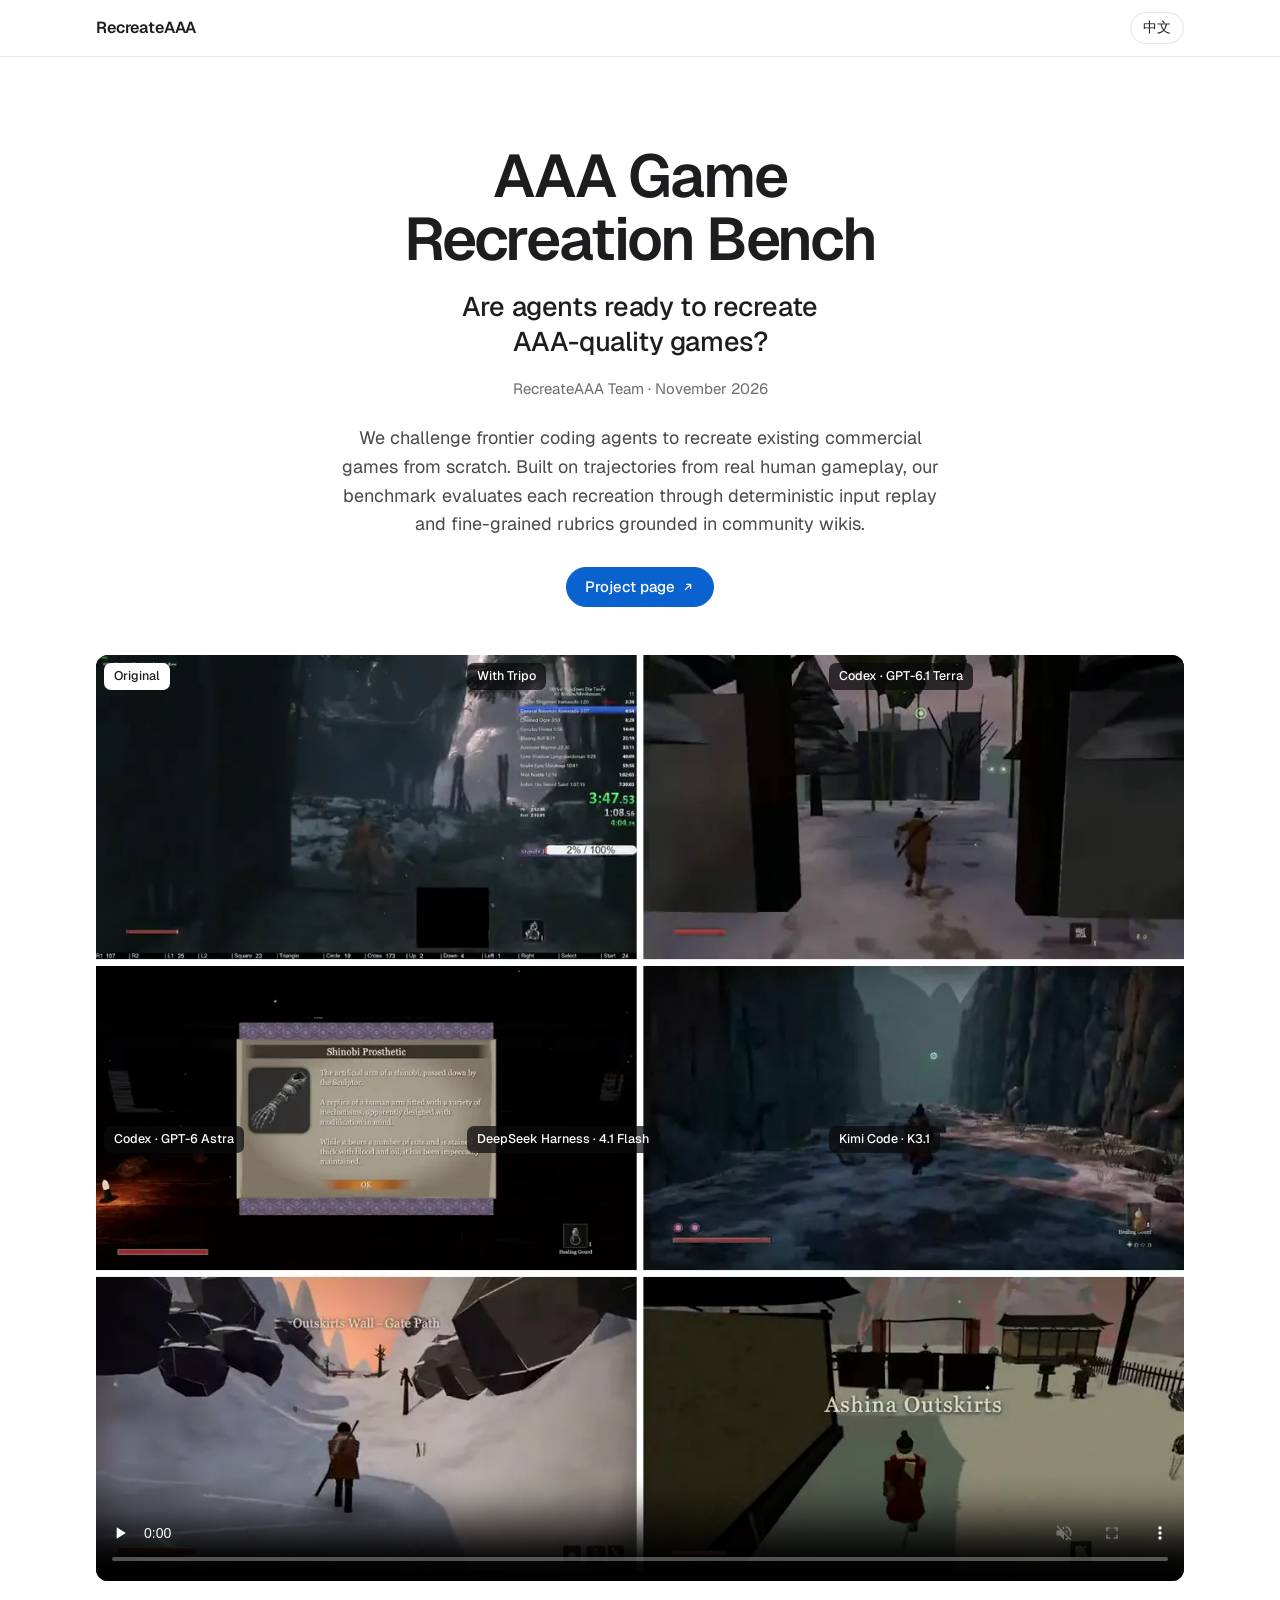
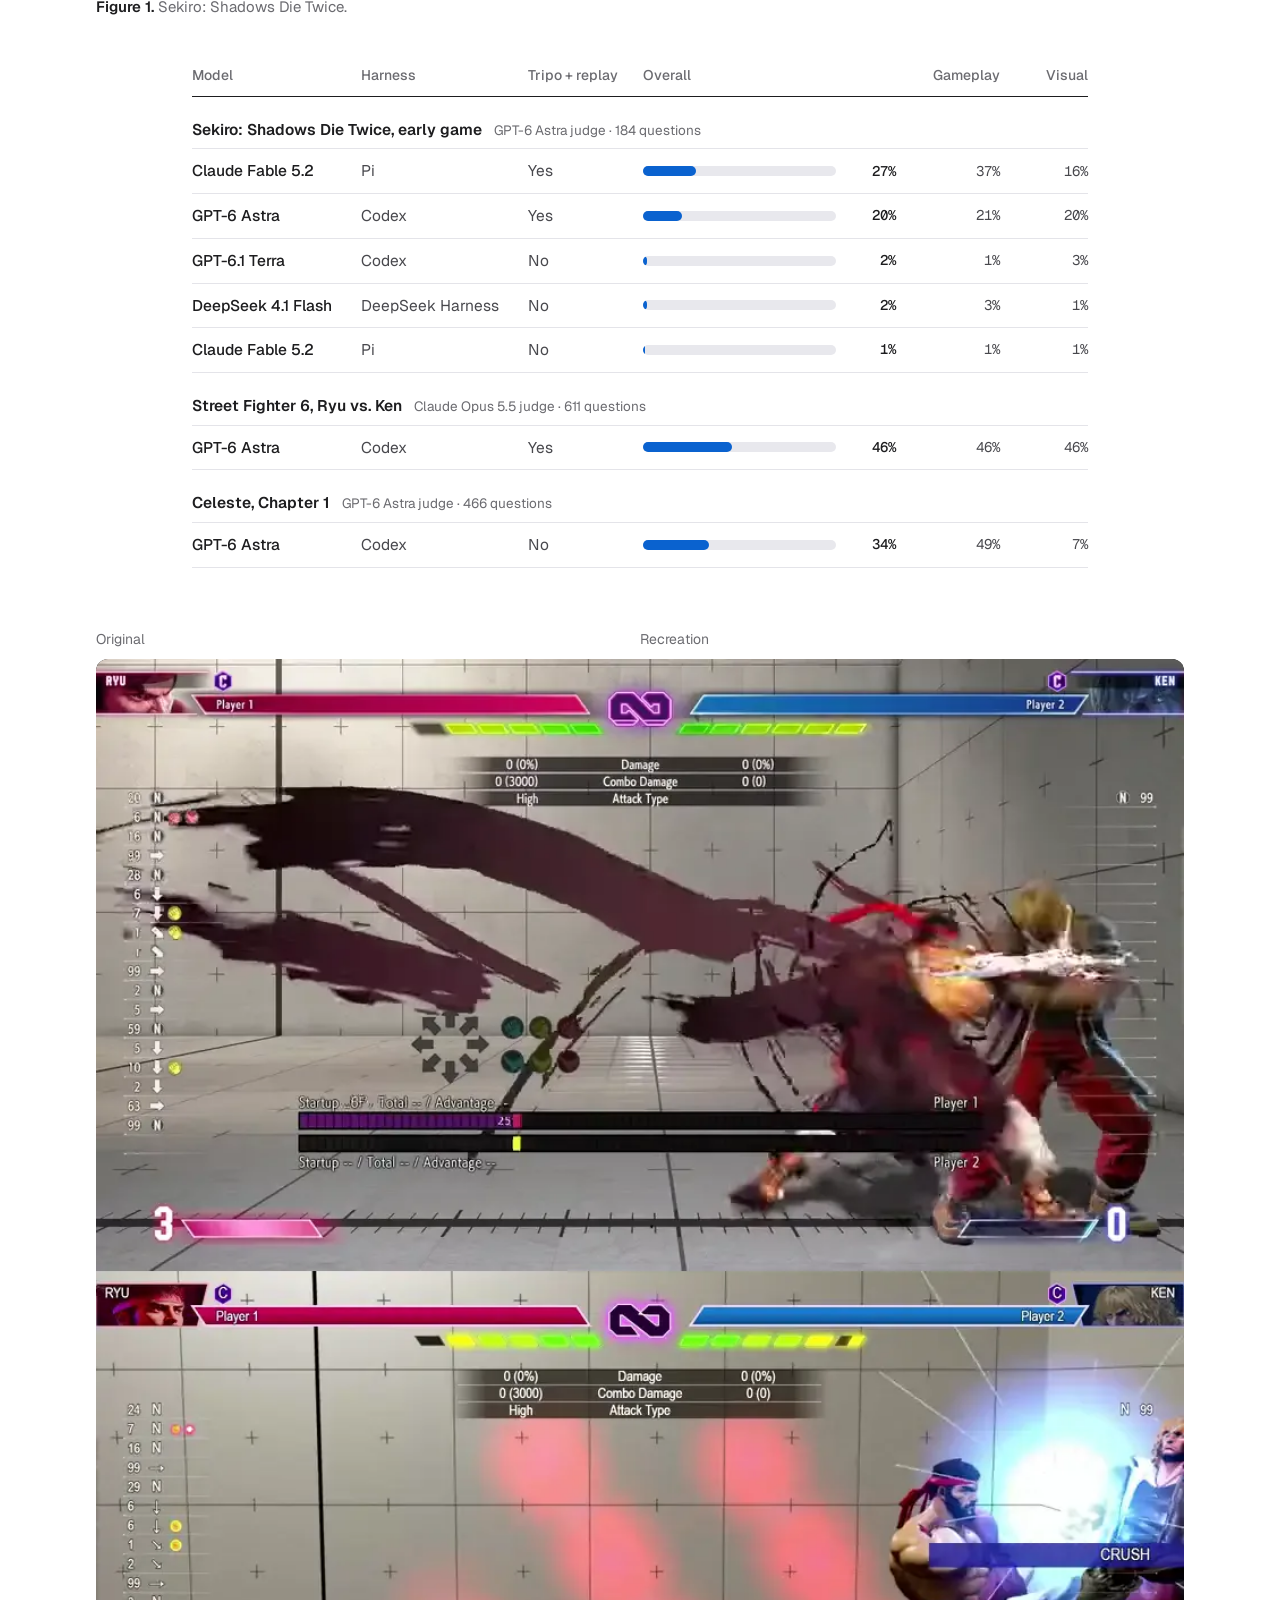
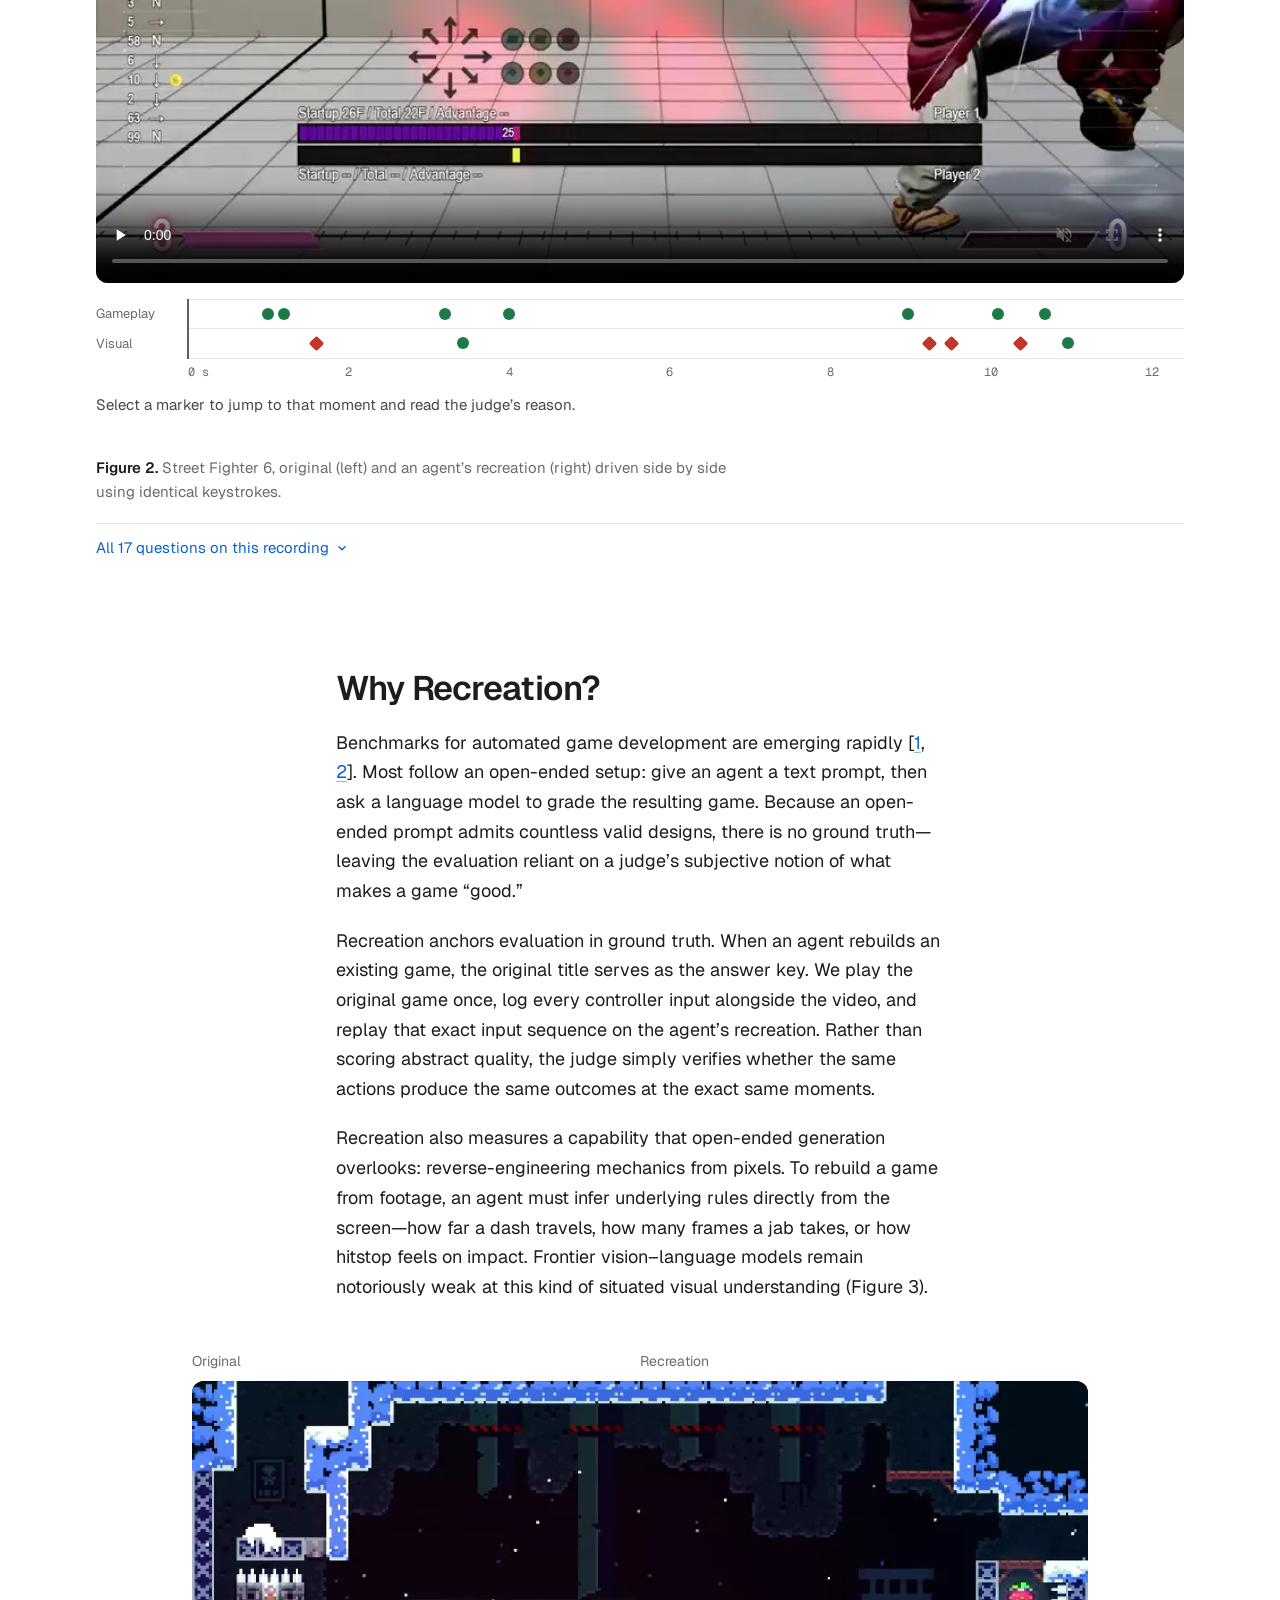
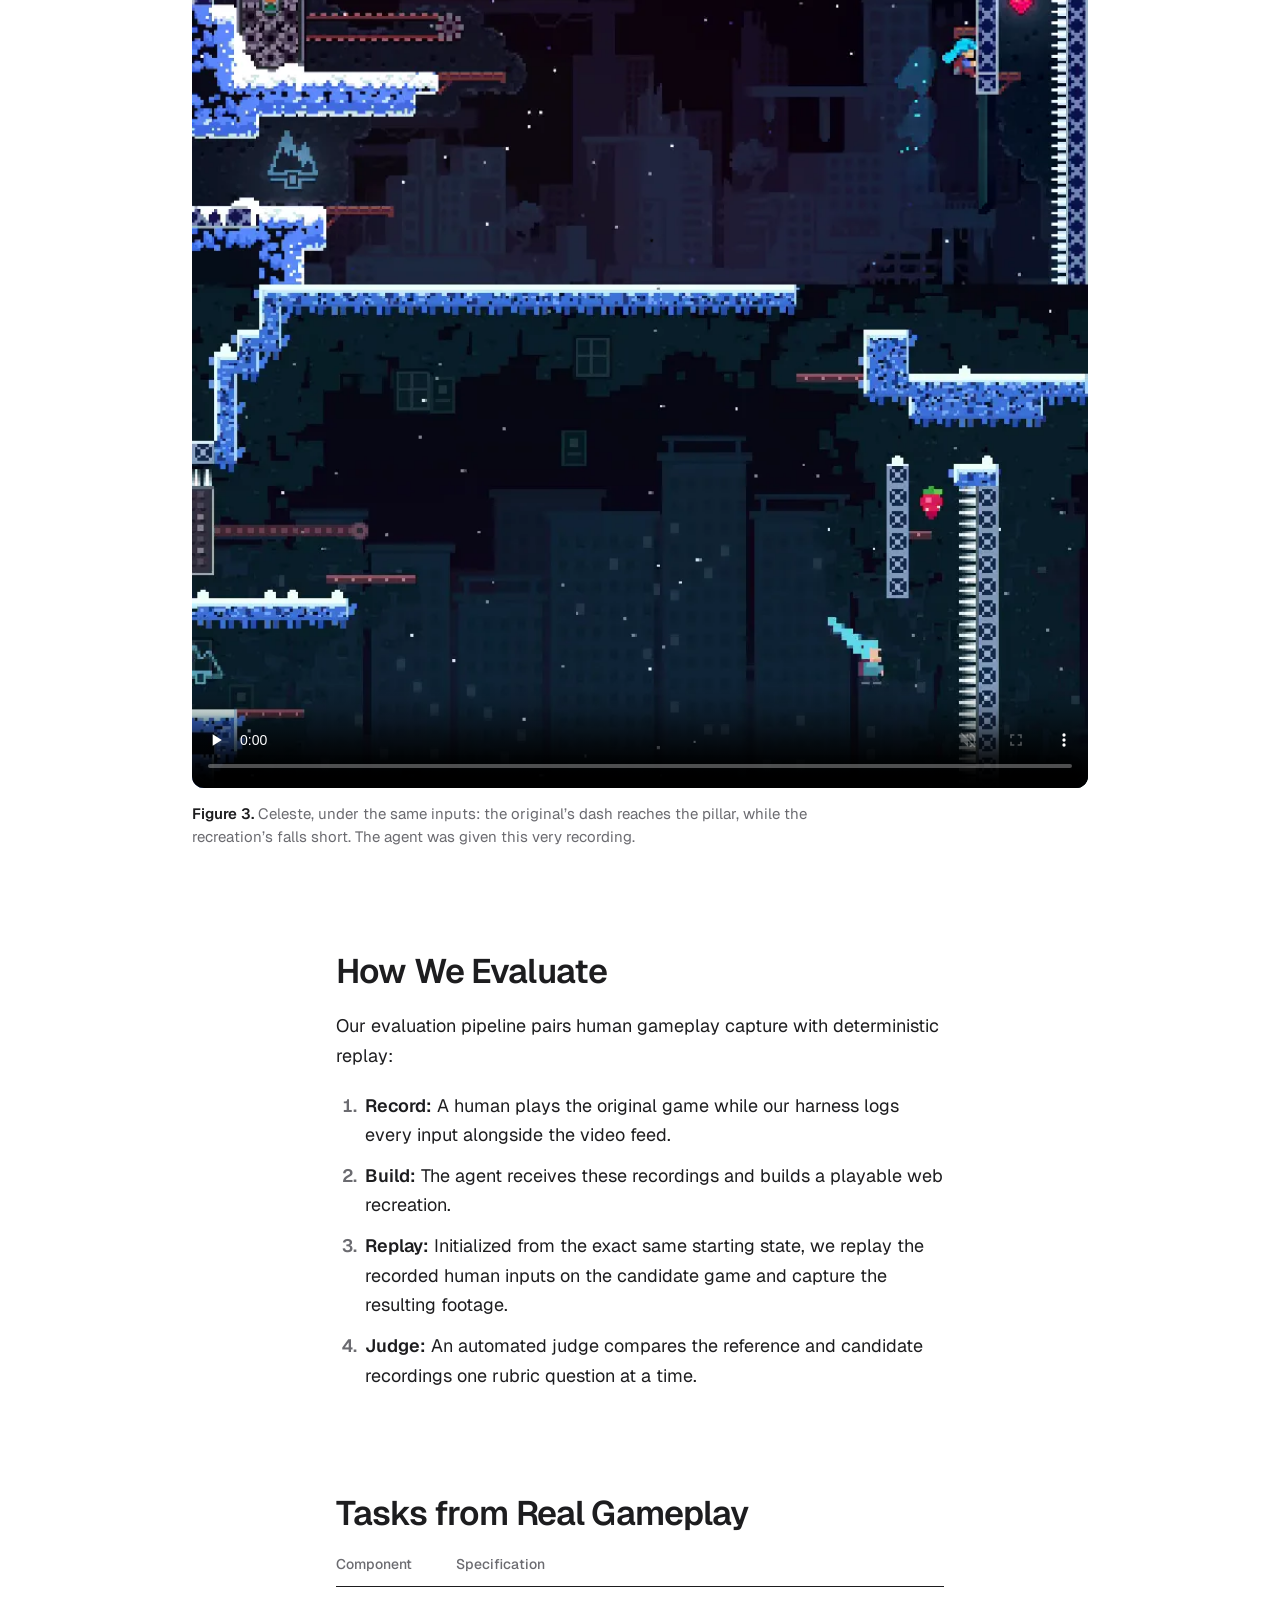
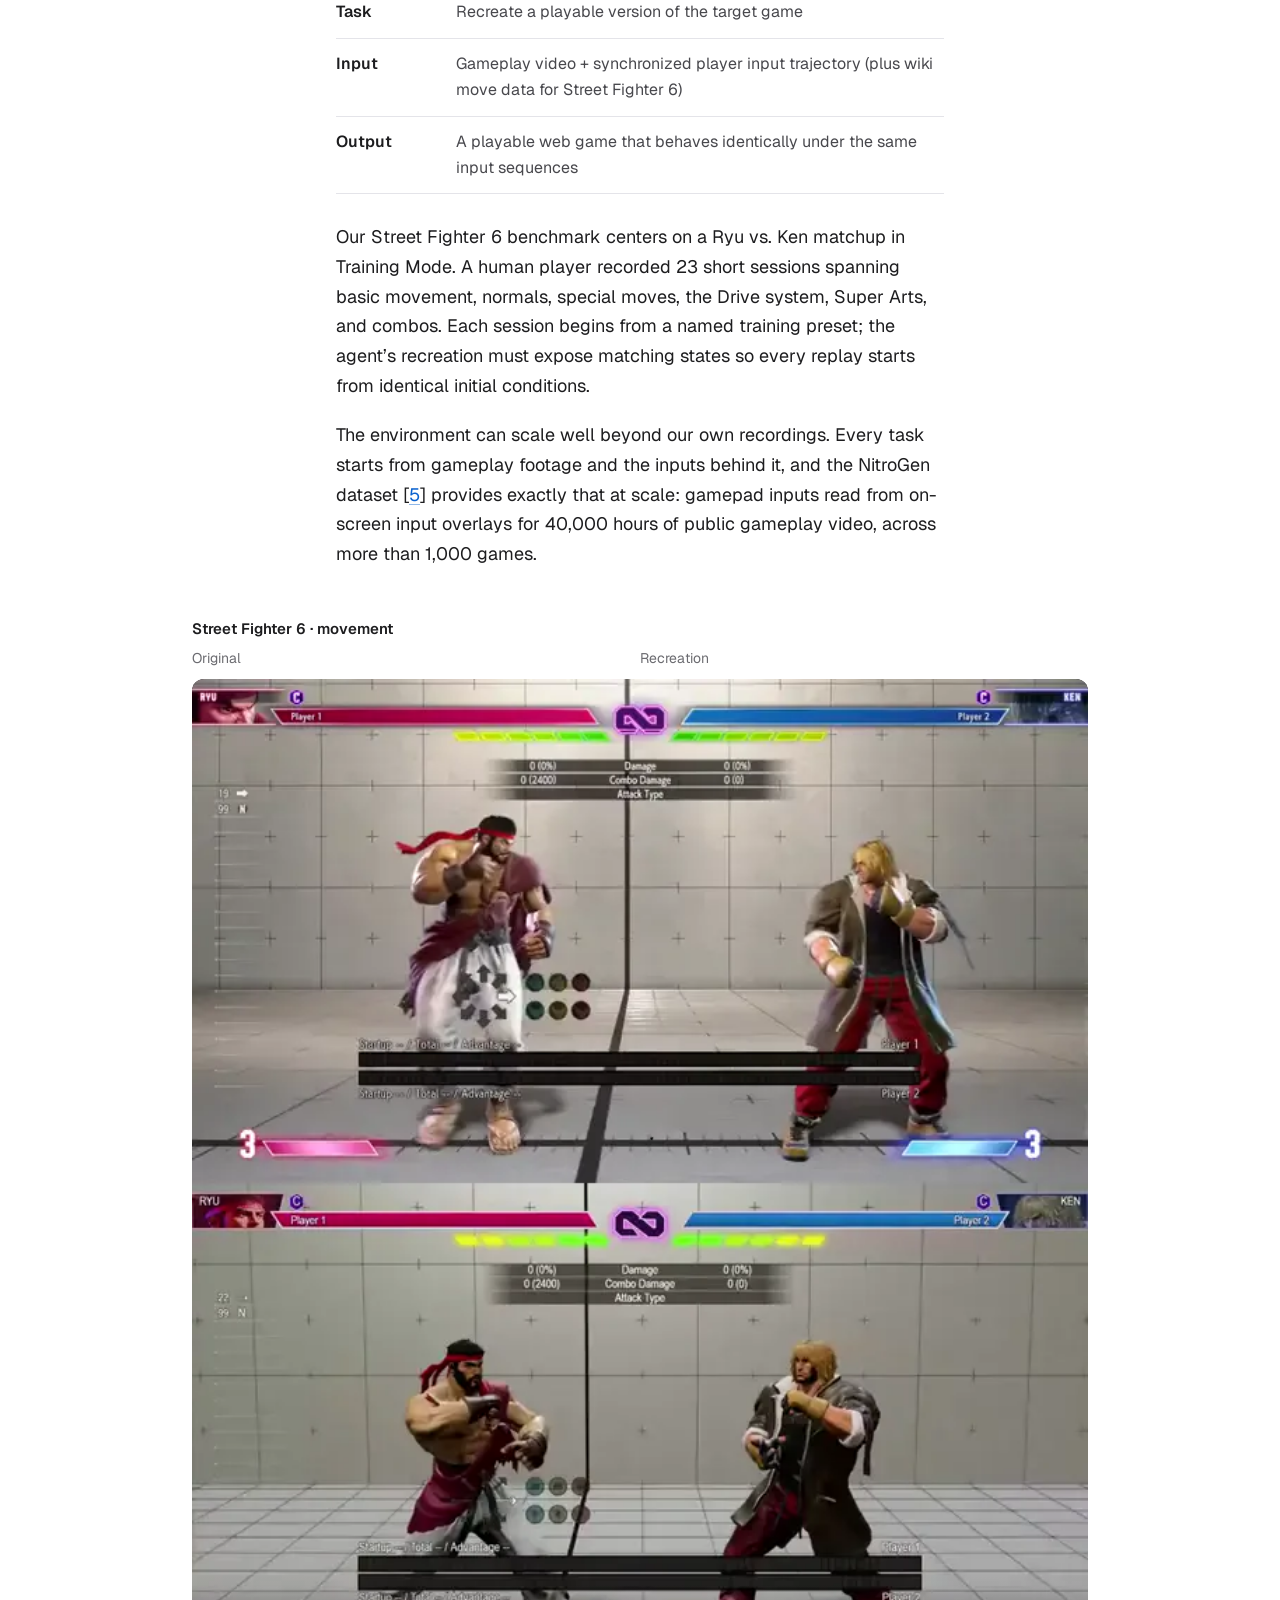
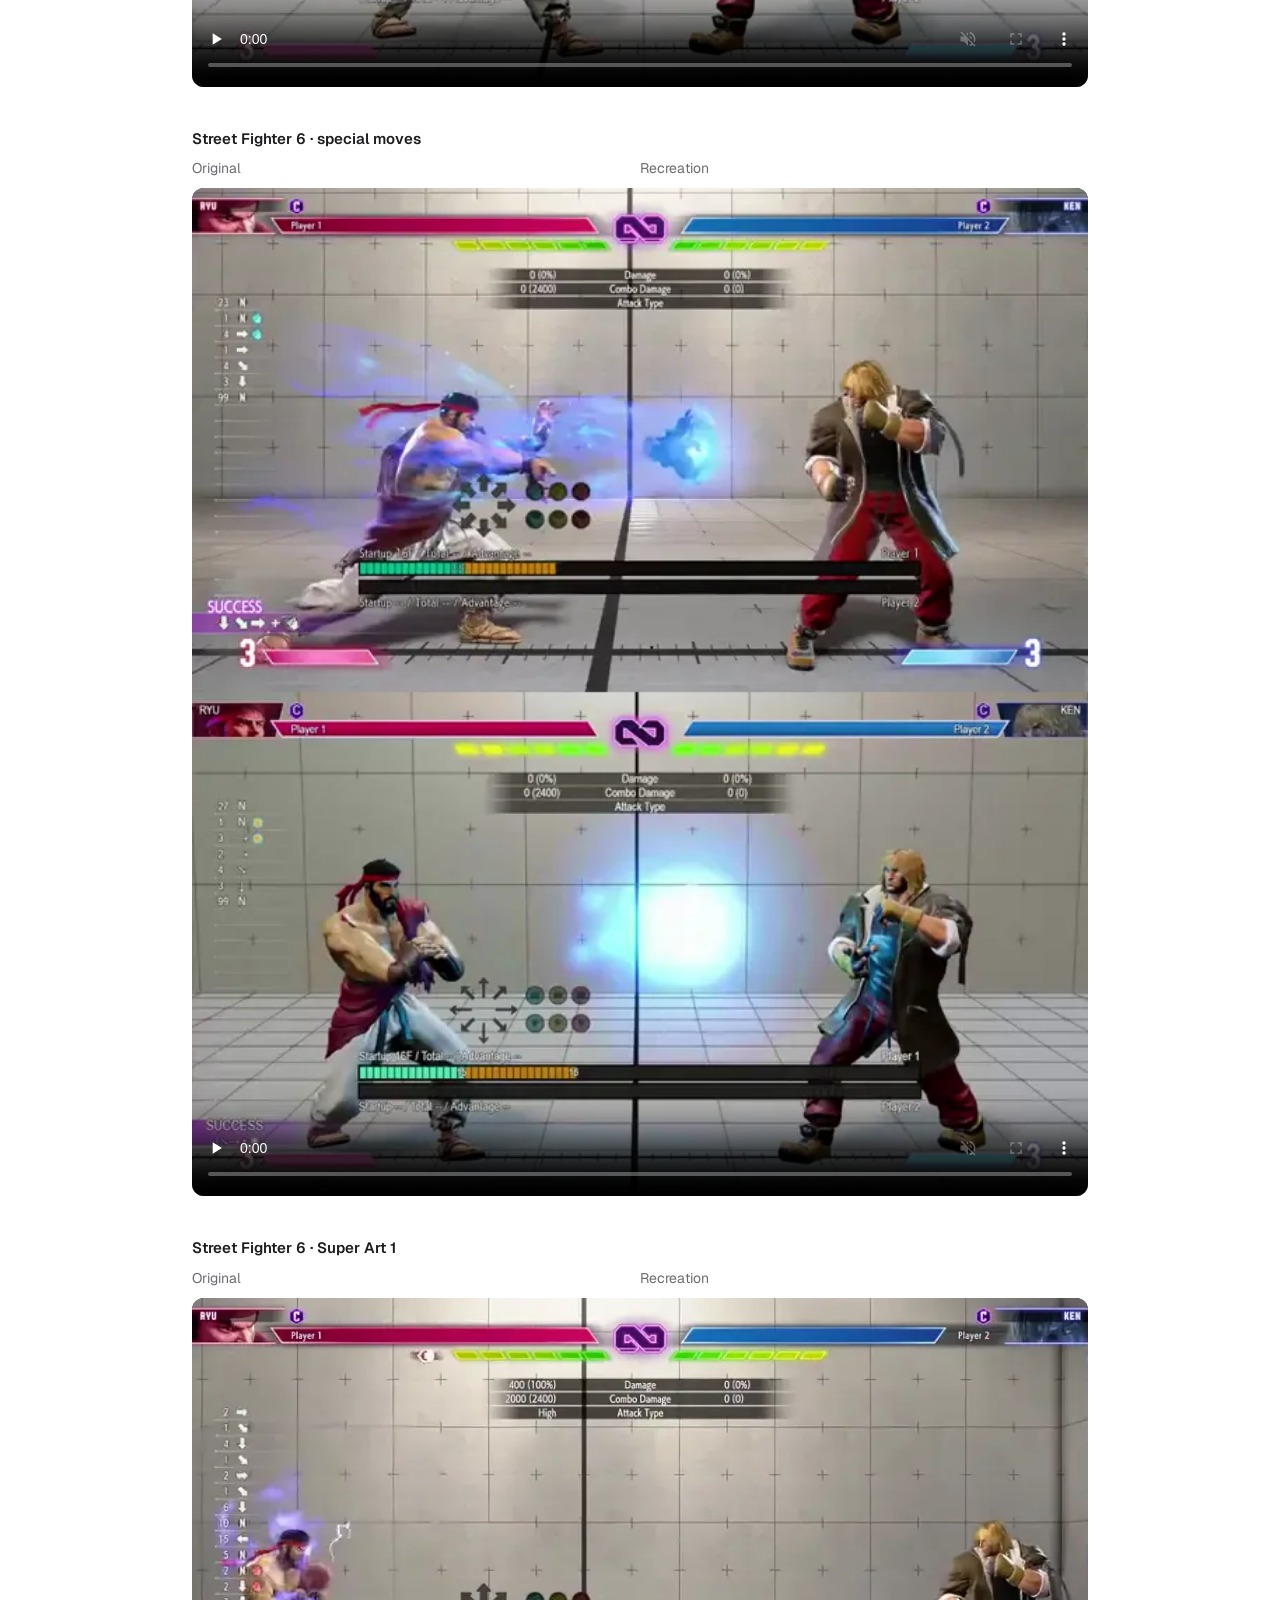
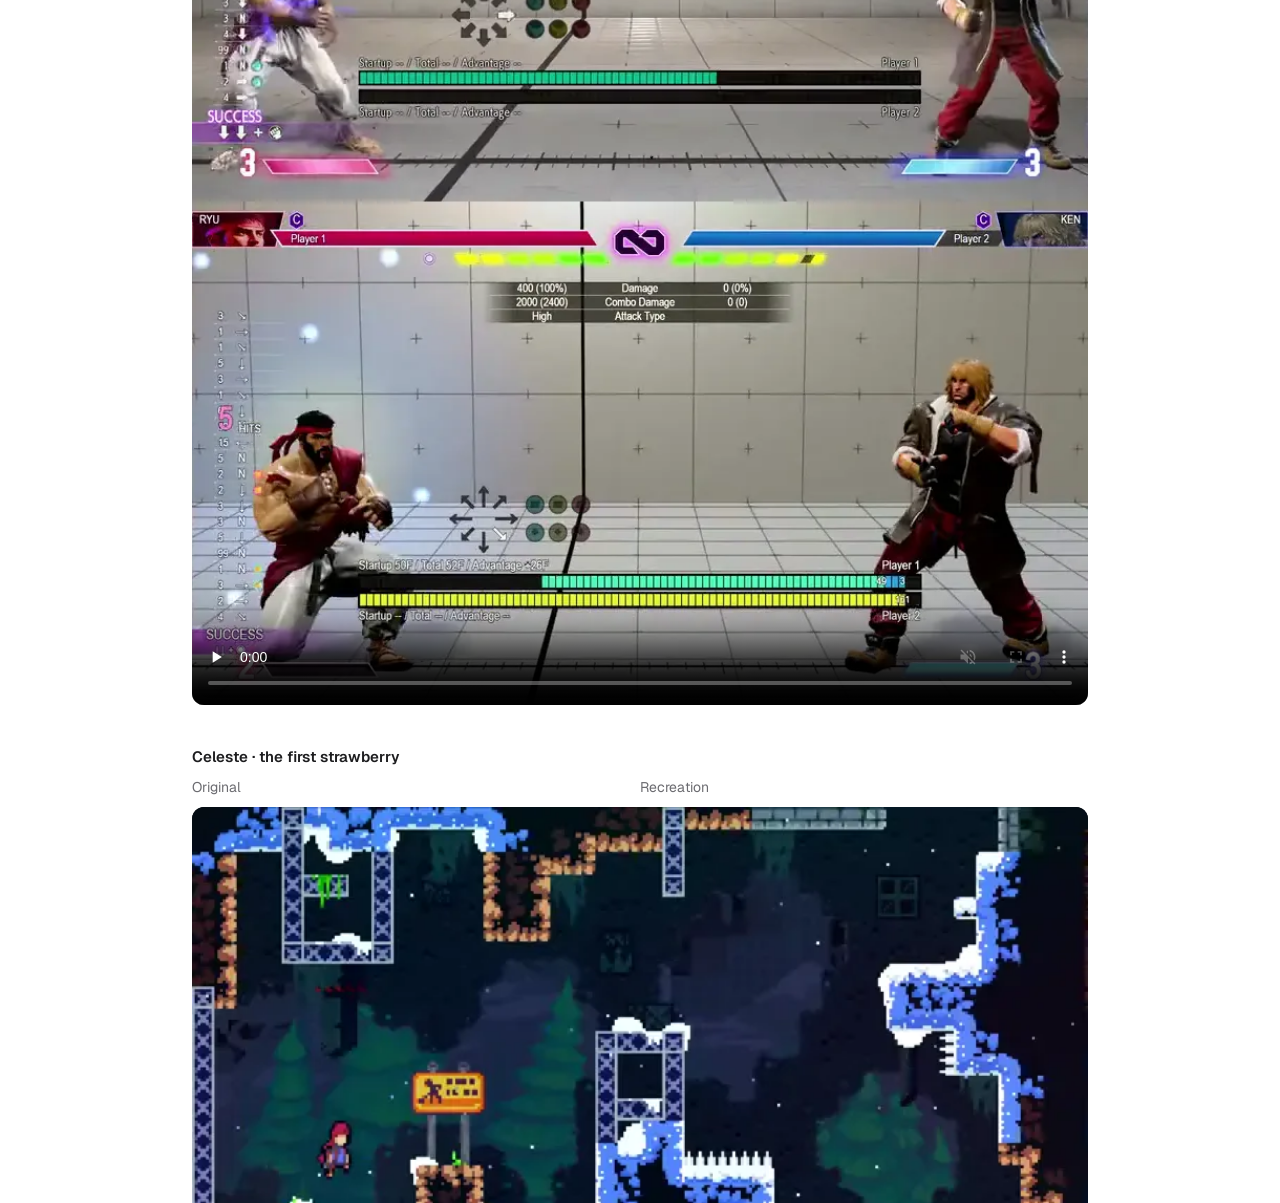
==== commit bdc5b9d2: "Show a Celeste dash as the eval post's own example, frame NitroGen as the way to scale, and shorten " ====
--- a/blog/eval/index.html
+++ b/blog/eval/index.html
@@ -133,8 +133,8 @@
           <span data-l="zh" lang="zh-CN">点击时间轴上的标记，跳到对应时刻并查看裁判的理由。</span>
         </p>
         <figcaption>
-          <span data-l="en"><b>Figure 2.</b> Street Fighter 6, original (left) and an agent’s recreation (right) driven side by side using identical keystrokes. Each marker along the timeline represents the judge’s verdict on a specific rubric question at that exact timestamp.</span>
-          <span data-l="zh" lang="zh-CN"><b>图 2.</b> 《街头霸王6》原版（左）与智能体复刻版（右）在相同按键输入下的并排运行对比。底部时间轴上的每个标记，代表裁判模型在对应时间点对一道具体评分题目的裁决结果。</span>
+          <span data-l="en"><b>Figure 2.</b> Street Fighter 6, original (left) and an agent’s recreation (right) driven side by side using identical keystrokes.</span>
+          <span data-l="zh" lang="zh-CN"><b>图 2.</b> 《街头霸王6》原版（左）与智能体复刻版（右）在相同按键输入下的并排运行对比。</span>
         </figcaption>
       </figure>
       <details class="allq">
@@ -151,10 +151,26 @@
       <h2 data-l="zh" lang="zh-CN">为什么要做“游戏复刻”？</h2>
       <p data-l="en">Benchmarks for automated game development are emerging rapidly [<a href="#ref-1">1</a>, <a href="#ref-2">2</a>]. Most follow an open-ended setup: give an agent a text prompt, then ask a language model to grade the resulting game. Because an open-ended prompt admits countless valid designs, there is no ground truth—leaving the evaluation reliant on a judge’s subjective notion of what makes a game “good.”</p>
       <p data-l="en">Recreation anchors evaluation in ground truth. When an agent rebuilds an existing game, the original title serves as the answer key. We play the original game once, log every controller input alongside the video, and replay that exact input sequence on the agent’s recreation. Rather than scoring abstract quality, the judge simply verifies whether the same actions produce the same outcomes at the exact same moments.</p>
-      <p data-l="en">Recreation also measures a capability that open-ended generation overlooks: reverse-engineering mechanics from pixels. To rebuild a game from footage, an agent must infer underlying rules directly from the screen—how far a dash travels, how many frames a jab takes, or how hitstop feels on impact. Frontier vision–language models remain notoriously weak at this kind of situated visual understanding [<a href="#ref-5">5</a>].</p>
+      <p data-l="en">Recreation also measures a capability that open-ended generation overlooks: reverse-engineering mechanics from pixels. To rebuild a game from footage, an agent must infer underlying rules directly from the screen—how far a dash travels, how many frames a jab takes, or how hitstop feels on impact. Frontier vision–language models remain notoriously weak at this kind of situated visual understanding (Figure 3).</p>
       <p data-l="zh" lang="zh-CN">面向游戏开发的 AI 评测基准正在快速涌现 [<a href="#ref-1">1</a>, <a href="#ref-2">2</a>]。目前主流的做法通常是开放式生成：给智能体一段文本提示词（Prompt），再让大语言模型去给生成的游戏打分。然而，一句提示词可以对应无数种合理的游戏设计——由于缺乏客观真值（Ground Truth），最终得分往往完全取决于裁判模型对“什么是好游戏”的主观偏好。</p>
       <p data-l="zh" lang="zh-CN"><b>“复刻”让评测第一次有了客观的标准答案。</b>当智能体重建一款现有游戏时，原版游戏就是天然的参考系。我们将人类游玩原版游戏时的每一次按键操作连同画面一并录制下来，随后在智能体构建的复刻游戏中，从相同的初始状态回放完全一致的按键序列。此时，裁判不再需要评判抽象的“好玩程度”，只需核验：在同一时刻、相同输入下，两边是否发生了完全相同的事。</p>
-      <p data-l="zh" lang="zh-CN">此外，游戏复刻还考察了一项开放式生成无法触及的核心能力：从像素中逆向工程游戏机制。要想仅凭实机录像重建一款游戏，智能体必须直接从画面中读懂底层规则——冲刺一次移动多远、挥出一拳需要多少帧、命中时的受击反馈长什么样。而当前前沿的视觉-语言模型（VLM），恰恰在这种情境化的动态视觉理解上表现薄弱 [<a href="#ref-5">5</a>]。</p>
+      <p data-l="zh" lang="zh-CN">此外，游戏复刻还考察了一项开放式生成无法触及的核心能力：从像素中逆向工程游戏机制。要想仅凭实机录像重建一款游戏，智能体必须直接从画面中读懂底层规则——冲刺一次移动多远、挥出一拳需要多少帧、命中时的受击反馈长什么样。而当前前沿的视觉-语言模型（VLM），恰恰在这种情境化的动态视觉理解上表现薄弱（图 3）。</p>
+
+      <!-- A mechanic read wrongly from footage: Celeste checkpoint 2, one of the recordings the builder was given,
+           from 6.0 to 9.7 s. The judge failed "Dash distance" on this replay. -->
+      <figure class="figure" id="fig-3">
+        <div class="sbs">
+          <div class="sbs__labels" aria-hidden="true"><span><span data-l="en">Original</span><span data-l="zh" lang="zh-CN">原版</span></span><span><span data-l="en">Recreation</span><span data-l="zh" lang="zh-CN">复刻版</span></span></div>
+          <video poster="media/celeste-dash.webp" data-stack-poster="media/celeste-dash-stack.webp" width="1708" height="480" muted loop playsinline controls preload="none" data-autoplay aria-label="Celeste under the same inputs: the original’s dash reaches the pillar, the recreation’s falls short">
+            <source src="media/celeste-dash-stack.mp4" type="video/mp4" media="(max-width: 760px)">
+            <source src="media/celeste-dash.mp4" type="video/mp4">
+          </video>
+        </div>
+        <figcaption>
+          <span data-l="en"><b>Figure 3.</b> Celeste, under the same inputs: the original’s dash reaches the pillar, while the recreation’s falls short. The agent was given this very recording.</span>
+          <span data-l="zh" lang="zh-CN"><b>图 3.</b> 《蔚蓝》，相同输入下：原版的冲刺够到了柱子，复刻版的冲刺却差了一截。这段录像正是智能体拿到的开发素材之一。</span>
+        </figcaption>
+      </figure>
     </section>
 
     <section class="sec" id="how">
@@ -196,11 +212,11 @@
         </tbody>
       </table>
       <p data-l="en">Our Street Fighter 6 benchmark centers on a Ryu vs. Ken matchup in Training Mode. A human player recorded 23 short sessions spanning basic movement, normals, special moves, the Drive system, Super Arts, and combos. Each session begins from a named training preset; the agent’s recreation must expose matching states so every replay starts from identical initial conditions.</p>
-      <p data-l="en">Tasks can also be sourced from public gameplay footage with on-screen input overlays. Our Grand Theft Auto V and Cyberpunk 2077 tasks, for example, are curated directly from such videos in the NitroGen dataset [<a href="#ref-6">6</a>].</p>
+      <p data-l="en">The environment can scale well beyond our own recordings. Every task starts from gameplay footage and the inputs behind it, and the NitroGen dataset [<a href="#ref-5">5</a>] provides exactly that at scale: gamepad inputs read from on-screen input overlays for 40,000 hours of public gameplay video, across more than 1,000 games.</p>
       <p data-l="zh" lang="zh-CN">我们的《街头霸王6》任务聚焦于训练模式下的“隆（Ryu）对战肯（Ken）”。一名玩家录制了 23 段短流程实机操作，涵盖基础移动、通常技、必杀技、斗气系统（Drive System）、超必杀技（Super Arts）以及连段。每段录像均从指定的训练模式预设状态开始；智能体的复刻版必须提供对应的初始状态接口，以确保每次回放都在同一起跑线上进行。</p>
-      <p data-l="zh" lang="zh-CN">评测任务同样可以从带有屏幕按键显示的公开实机视频中提取。例如，我们的《侠盗猎车手5》（GTA V）和《赛博朋克2077》任务，便直接切片自 NitroGen 数据集 [<a href="#ref-6">6</a>] 中的此类公开录像。</p>
-
-      <figure class="figure" id="fig-3">
+      <p data-l="zh" lang="zh-CN">这套环境的规模可以远超我们自己录制的内容。每个任务的起点都是实机画面加上对应的按键输入，而 NitroGen 数据集 [<a href="#ref-5">5</a>] 正好大规模地提供了这两样：它从屏幕上的按键显示（Input Overlay）中读出手柄输入，覆盖 1,000 多款游戏、共 40,000 小时的公开实机视频。</p>
+
+      <figure class="figure" id="fig-4">
         <div class="grid4">
           <figure class="clip">
             <h3><span data-l="en">Street Fighter 6 · movement</span><span data-l="zh" lang="zh-CN">《街头霸王6》· 基础移动</span></h3>
@@ -244,8 +260,8 @@
           </figure>
         </div>
         <figcaption>
-          <span data-l="en"><b>Figure 3.</b> Four evaluation sessions showing the original game and the agent’s recreation running side by side under identical inputs.</span>
-          <span data-l="zh" lang="zh-CN"><b>图 3.</b> 四组测试片段中，原版游戏与智能体复刻版在相同输入下的并排运行画面。</span>
+          <span data-l="en"><b>Figure 4.</b> Four evaluation sessions showing the original game and the agent’s recreation running side by side under identical inputs.</span>
+          <span data-l="zh" lang="zh-CN"><b>图 4.</b> 四组测试片段中，原版游戏与智能体复刻版在相同输入下的并排运行画面。</span>
         </figcaption>
       </figure>
     </section>
@@ -287,21 +303,18 @@
 
       <p data-l="en">We construct rubrics through a three-stage human-in-the-loop pipeline:</p>
       <ol class="steps" data-l="en">
-        <li><b>Drafting:</b> Given relevant wiki pages, an LLM watches each reference recording and drafts timestamped questions. For Street Fighter 6, it logs every move alongside its timestamp and HUD readout.</li>
-        <li><b>Grounding:</b> A programmatic script injects canonical frame data from the wiki, generating paired questions for each move—one testing gameplay mechanics (what it does) and one testing visual fidelity (how it looks).</li>
-        <li><b>Human Curation:</b> A human reviewer audits all items and adds baseline checks shared across sessions (stage geometry, character models, HUD elements, and basic locomotion). In total, 272 of the 353 Street Fighter 6 questions cite ground-truth wiki specifications.</li>
+        <li><b>Input:</b> We prepare public gameplay videos and the related wiki pages as input.</li>
+        <li><b>Rubric:</b> We feed the input to a rubric agent, which generates two kinds of questions: gameplay mechanics (what it does) and visual fidelity (how it looks).</li>
+        <li><b>Human validation:</b> A human reviewer validates every question. In total, 272 of the 353 Street Fighter 6 questions cite ground-truth wiki specifications.</li>
       </ol>
       <p data-l="zh" lang="zh-CN">我们的评分准则（Rubrics）通过三步流程构建：</p>
       <ol class="steps" data-l="zh" lang="zh-CN">
-        <li><b>模型初稿：</b>向大语言模型提供游戏的 Wiki 页面，让其观看每段原版录像并起草带时间戳的问题。在《街头霸王6》中，模型会列出每次出招的时间点及屏幕帧数槽读数。</li>
-        <li><b>注入真值：</b>自动化脚本将 Wiki 中的官方帧数数据注入条目，并为每个招式成对生成两道题——一道考察玩法机制（招式效果与数值），一道考察视觉还原（动作外观表现）。</li>
-        <li><b>人工精校：</b>人工审核员逐一校验题目，并补充所有录像通用的基础检查项（场景舞台、角色外观、HUD 界面及基础移动）。在《街头霸王6》的全部 353 道评测题中，有 272 道直接引用了 Wiki 的客观数据。</li>
+        <li><b>输入：</b>我们准备公开的实机游玩视频和相关的 Wiki 页面作为输入。</li>
+        <li><b>生成准则：</b>我们把这些输入交给一个评分准则智能体（Rubric Agent），由它生成两类题目：玩法机制（招式效果与数值）与视觉还原（动作外观表现）。</li>
+        <li><b>人工校验：</b>人工审核员逐一校验题目。在《街头霸王6》的全部 353 道评测题中，有 272 道直接引用了 Wiki 的客观数据。</li>
       </ol>
 
-      <p data-l="en"><b>Accounting for timing offsets.</b> Gameplay questions are evaluated over multi-frame sequences sampled from both recordings. Visual questions inspect specific timestamps: the reference frame at timestamp <i>t</i>, the corresponding candidate frame under the same input sequence, and the canonical move illustration from the wiki. Because Street Fighter 6 exhibits roughly five frames of input-to-animation latency whereas web recreations typically respond instantaneously, we also provide the judge with candidate frames from three and six game frames prior (<i>t</i>&#8202;−&#8202;3F and <i>t</i>&#8202;−&#8202;6F).</p>
-      <p data-l="zh" lang="zh-CN"><b>消除输入响应延迟偏差。</b>玩法机制题基于从两段录像中采样的多帧序列进行作答；视觉还原题则基于固定时间点的关键帧进行比对：包括问题指定时刻 <i>t</i> 的原版画面、相同输入序列同一时刻的复刻版画面，以及 Wiki 中该招式的标准示意图。由于《街头霸王6》从按下按键到画面出招存在约 5 帧的输入延迟，而网页复刻版通常是零延迟即时响应，我们还会额外向裁判提供复刻版提前 3 帧与提前 6 帧（<i>t</i>&#8202;−&#8202;3F 与 <i>t</i>&#8202;−&#8202;6F）的画面，以消除时序偏移带来的误判。</p>
-
-      <figure class="figure evidence" id="fig-4" data-pair="move_hphk_block_look">
+      <figure class="figure evidence" id="fig-5" data-pair="move_hphk_block_look">
         <div class="evidence__row">
           <figure class="shot"><img src="media/pairs/ref_move_hphk_block_look_9.50s.webp" data-part="reference" alt="Original game: Ryu lunges into Ken with a punch, trailing ink strokes" loading="lazy" decoding="async" width="800" height="450"><figcaption data-part="reference-label"><span data-l="en">Original</span><span data-l="zh" lang="zh-CN">原版</span></figcaption></figure>
           <figure class="shot shot--wiki"><img src="media/pairs/wiki_SF6_Ryu_hphk.webp" data-part="wiki" alt="Wiki image of the move: a lunging punch trailing ink" loading="lazy" decoding="async" width="536" height="360"><figcaption><span data-l="en">Wiki</span><span data-l="zh" lang="zh-CN">Wiki 图鉴</span></figcaption></figure>
@@ -312,8 +325,8 @@
           <p><b><span data-l="en">Judge.</span><span data-l="zh" lang="zh-CN">裁判理由：</span></b> <span data-part="reason" lang="en"></span></p>
         </div>
         <figcaption>
-          <span data-l="en"><b>Figure 4.</b> Evidence presented to the judge on a single visual question: Ryu’s Shingeki (Drive Impact, HP+HK), blocked by Ken in the corner. Both the original game and the wiki show a lunging punch trailing black ink; the agent’s recreation throws a kick instead. The judge marks the item as failed and cites the mismatch.</span>
-          <span data-l="zh" lang="zh-CN"><b>图 4.</b> 单道视觉题呈递给裁判模型的证据视图：隆在版边使出 Drive Impact“进击”（Shingeki，HP+HK）被肯防御。原版画面与 Wiki 图鉴均显示为带有泼墨特效的突进冲拳；而智能体的复刻版却踢出了一脚。裁判据此判定该题不通过（Fail），并给出具体理由。</span>
+          <span data-l="en"><b>Figure 5.</b> Evidence presented to the judge on a single visual question: Ryu’s Shingeki (Drive Impact, HP+HK), blocked by Ken in the corner. Both the original game and the wiki show a lunging punch trailing black ink; the agent’s recreation throws a kick instead. The judge marks the item as failed and cites the mismatch.</span>
+          <span data-l="zh" lang="zh-CN"><b>图 5.</b> 单道视觉题呈递给裁判模型的证据视图：隆在版边使出 Drive Impact“进击”（Shingeki，HP+HK）被肯防御。原版画面与 Wiki 图鉴均显示为带有泼墨特效的突进冲拳；而智能体的复刻版却踢出了一脚。裁判据此判定该题不通过（Fail），并给出具体理由。</span>
         </figcaption>
       </figure>
     </section>
@@ -343,7 +356,7 @@
 
       <!-- Each bar's label is its text; data-rate names the pass rate in assets/data.js. -->
       <div class="figs-2">
-        <figure class="figure" id="fig-5">
+        <figure class="figure" id="fig-6">
           <div class="bars">
             <p class="bar" data-rate="results.sf6.sides.0.rate"><span data-l="en">Gameplay</span><span data-l="zh" lang="zh-CN">玩法机制</span></p>
             <p class="bar" data-rate="results.sf6.sides.1.rate"><span data-l="en">Visual</span><span data-l="zh" lang="zh-CN">视觉还原</span></p>
@@ -351,11 +364,11 @@
             <p class="bar" data-rate="results.sf6.sources.1.rate"><span data-l="en">Other</span><span data-l="zh" lang="zh-CN">其他基础题</span></p>
           </div>
           <figcaption>
-            <span data-l="en"><b>Figure 5.</b> Street Fighter 6 recreation built by Codex (GPT-6 Astra), evaluated by Claude Opus 5.5 across 23 sessions (Nov 7, 2026), using an earlier 611-question version of the rubric.</span>
-            <span data-l="zh" lang="zh-CN"><b>图 5.</b> 《街头霸王6》复刻评测结果（由基于 GPT-6 Astra 的 Codex 构建，Claude Opus 5.5 基于 23 段录像于 11月7日 裁决；当时使用的是早期 611 题版本的评分准则）。</span>
+            <span data-l="en"><b>Figure 6.</b> Street Fighter 6 recreation built by Codex (GPT-6 Astra), evaluated by Claude Opus 5.5 across 23 sessions (Nov 7, 2026), using an earlier 611-question version of the rubric.</span>
+            <span data-l="zh" lang="zh-CN"><b>图 6.</b> 《街头霸王6》复刻评测结果（由基于 GPT-6 Astra 的 Codex 构建，Claude Opus 5.5 基于 23 段录像于 11月7日 裁决；当时使用的是早期 611 题版本的评分准则）。</span>
           </figcaption>
         </figure>
-        <figure class="figure" id="fig-6">
+        <figure class="figure" id="fig-7">
           <div class="bars">
             <p class="bar" data-rate="results.celeste.0.rate"><span data-l="en">Given (9 sessions)</span><span data-l="zh" lang="zh-CN">可见集（9 段）</span></p>
             <p class="bar" data-rate="results.celeste.1.rate"><span data-l="en">Held-out (23 sessions)</span><span data-l="zh" lang="zh-CN">留出测试集（23 段）</span></p>
@@ -363,8 +376,8 @@
             <p class="bar" data-rate="results.celesteSides.1.rate"><span data-l="en">Visual</span><span data-l="zh" lang="zh-CN">视觉还原</span></p>
           </div>
           <figcaption>
-            <span data-l="en"><b>Figure 6.</b> Celeste (Chapter 1) recreation built by Codex, evaluated by GPT-6 Astra across 32 sessions.</span>
-            <span data-l="zh" lang="zh-CN"><b>图 6.</b> 《蔚蓝》（第一章）复刻评测结果（由 Codex 构建，GPT-6 Astra 基于 32 段录像裁决）。</span>
+            <span data-l="en"><b>Figure 7.</b> Celeste (Chapter 1) recreation built by Codex, evaluated by GPT-6 Astra across 32 sessions.</span>
+            <span data-l="zh" lang="zh-CN"><b>图 7.</b> 《蔚蓝》（第一章）复刻评测结果（由 Codex 构建，GPT-6 Astra 基于 32 段录像裁决）。</span>
           </figcaption>
         </figure>
       </div>
@@ -381,7 +394,7 @@
       <p data-l="zh" lang="zh-CN">在与 245 条人工标注结果的比对中，自动裁判在三分类（通过 / 失败 / 未知）上的严格一致率达到 70.2%；在裁判未弃权的样本上，人机一致率高达 84.3%。</p>
 
       <!-- Counts from the team's comparison of human labels with the judge (245 paired labels). -->
-      <figure class="figure" id="fig-7">
+      <figure class="figure" id="fig-8">
         <table class="cm" data-l="en">
           <thead><tr><th scope="col">Human label</th><th scope="col">Judge: pass</th><th scope="col">Judge: fail</th><th scope="col">Judge: unknown</th><th scope="col">Total</th></tr></thead>
           <tbody>
@@ -397,8 +410,8 @@
           </tbody>
         </table>
         <figcaption>
-          <span data-l="en"><b>Figure 7.</b> Confusion matrix of human labels against the judge’s verdicts (N = 245).</span>
-          <span data-l="zh" lang="zh-CN"><b>图 7.</b> 人工标注标签与自动裁判裁决结果的混淆矩阵对比（N = 245）。</span>
+          <span data-l="en"><b>Figure 8.</b> Confusion matrix of human labels against the judge’s verdicts (N = 245).</span>
+          <span data-l="zh" lang="zh-CN"><b>图 8.</b> 人工标注标签与自动裁判裁决结果的混淆矩阵对比（N = 245）。</span>
         </figcaption>
       </figure>
     </section>
@@ -420,8 +433,7 @@
         <li id="ref-2">Luo, T., Wang, R., Bi, J., et al. GameCraft-Bench: Can Agents Build Playable Games End-to-End in a Real Game Engine? 2026. <a href="https://arxiv.org/abs/2606.17861">arXiv:2606.17861</a></li>
         <li id="ref-3">SuperCombo Wiki, Street Fighter 6. <a href="https://wiki.supercombo.gg">wiki.supercombo.gg</a></li>
         <li id="ref-4">Celeste Wiki. <a href="https://celeste.ink/wiki">celeste.ink/wiki</a></li>
-        <li id="ref-5">Li, C., Han, R., Hsu, J., et al. SAW-Bench: Learning Situated Awareness in the Real World. 2026. <a href="https://arxiv.org/abs/2602.16682">arXiv:2602.16682</a></li>
-        <li id="ref-6">NVIDIA. NitroGen: gameplay videos with gamepad annotations. <a href="https://huggingface.co/datasets/nvidia/NitroGen">huggingface.co/datasets/nvidia/NitroGen</a></li>
+        <li id="ref-5">NVIDIA. NitroGen: gameplay videos with gamepad annotations. <a href="https://huggingface.co/datasets/nvidia/NitroGen">huggingface.co/datasets/nvidia/NitroGen</a></li>
       </ol>
     </section>
 
--- a/blog/eval/assets/post.css
+++ b/blog/eval/assets/post.css
@@ -277,7 +277,7 @@
 .findings li::marker { color: var(--text-3); }
 .steps b, .findings b, .sec > p b { font-weight: 600; }
 
-/* The pass-rate note reads as a caption to Figures 5 and 6, so it lines up with their left edge */
+/* The pass-rate note reads as a caption to Figures 6 and 7, so it lines up with their left edge */
 .sec > .note { max-width: var(--wide); margin-top: 16px; color: var(--text-3); font-size: 15px; line-height: 1.55; }
 
 /* Task / input / output */
@@ -369,7 +369,7 @@
 .grid-video__labels li:first-child { background: #fff; color: var(--text); }
 
 /* Confusion matrix: the figure shrinks to the table, so its caption starts at the table's left edge */
-#fig-7 { width: fit-content; }
+#fig-8 { width: fit-content; }
 .cm { border-collapse: collapse; font-size: 15.5px; }
 .cm thead th { padding: 0 18px 10px; border-bottom: 1px solid var(--text); color: var(--text-3); font-size: 14px; font-weight: 500; text-align: center; vertical-align: bottom; }
 .cm thead th:first-child { text-align: left; padding-left: 0; }
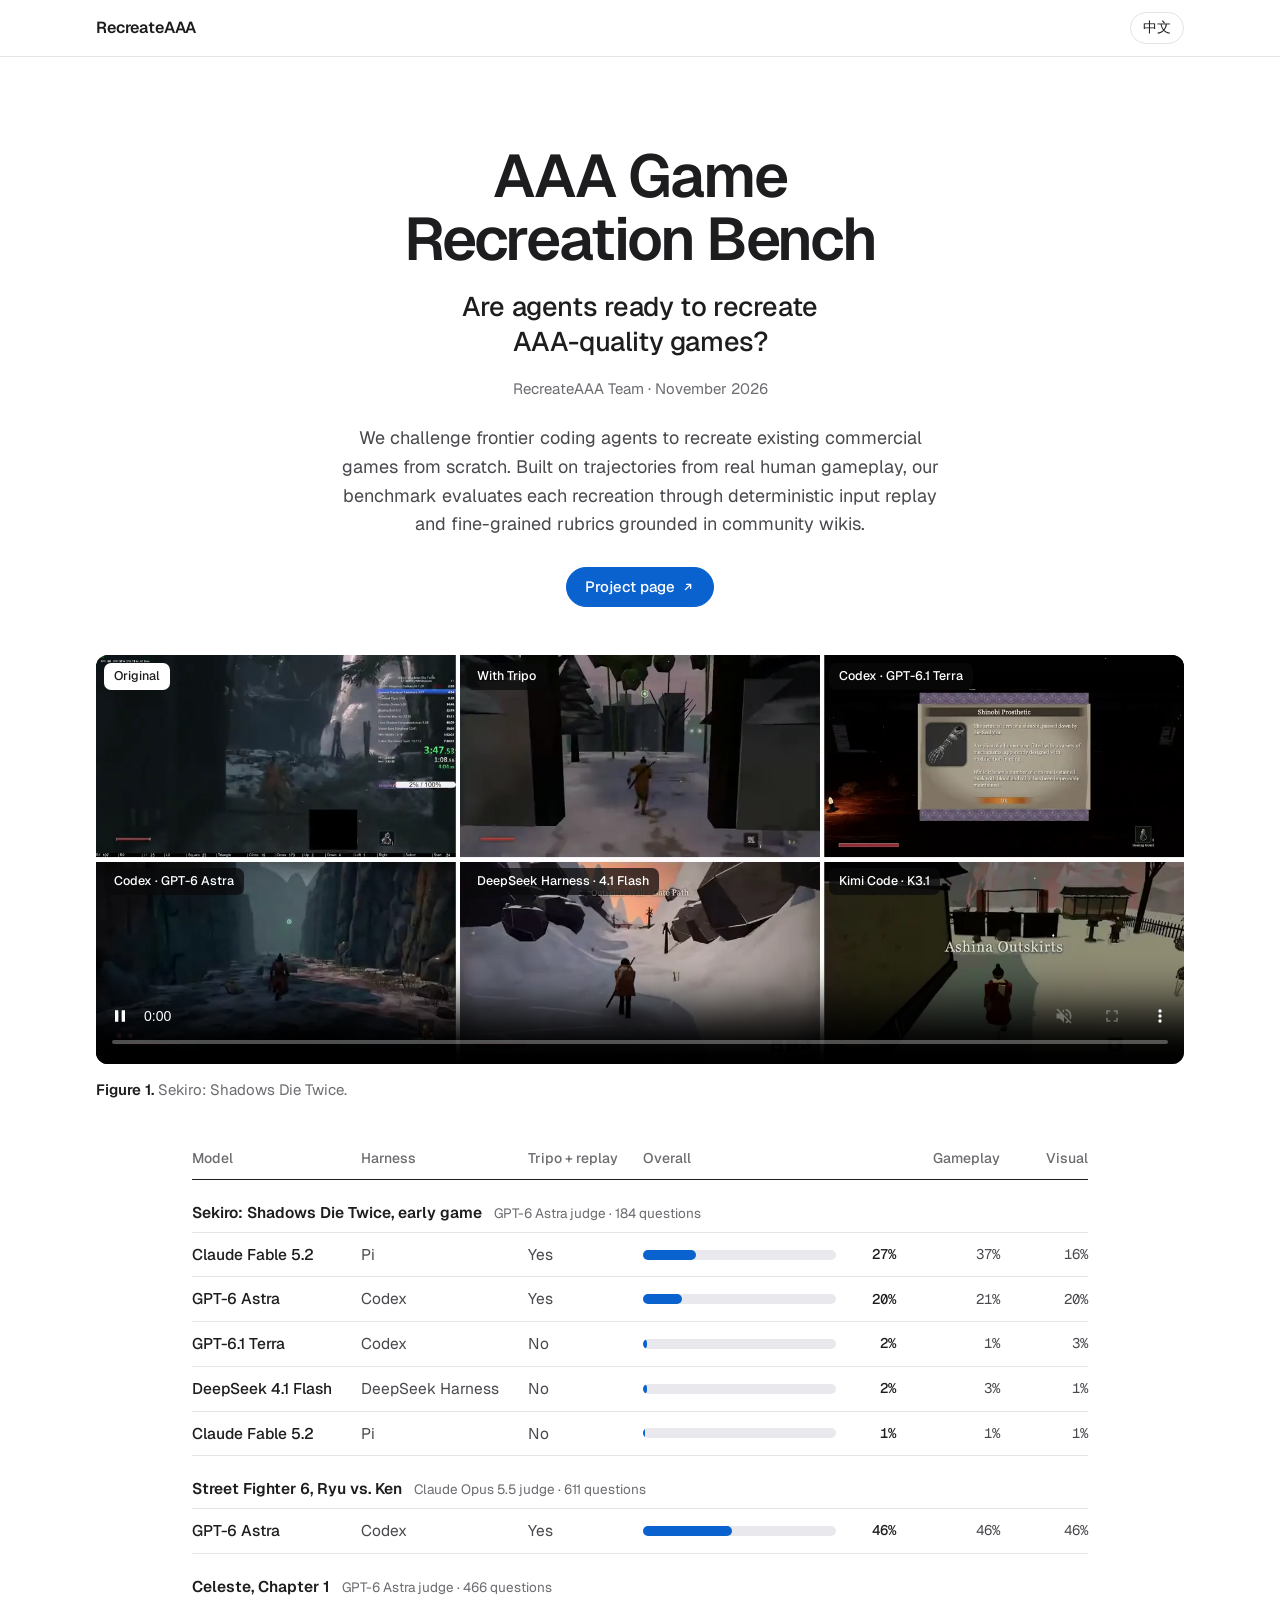
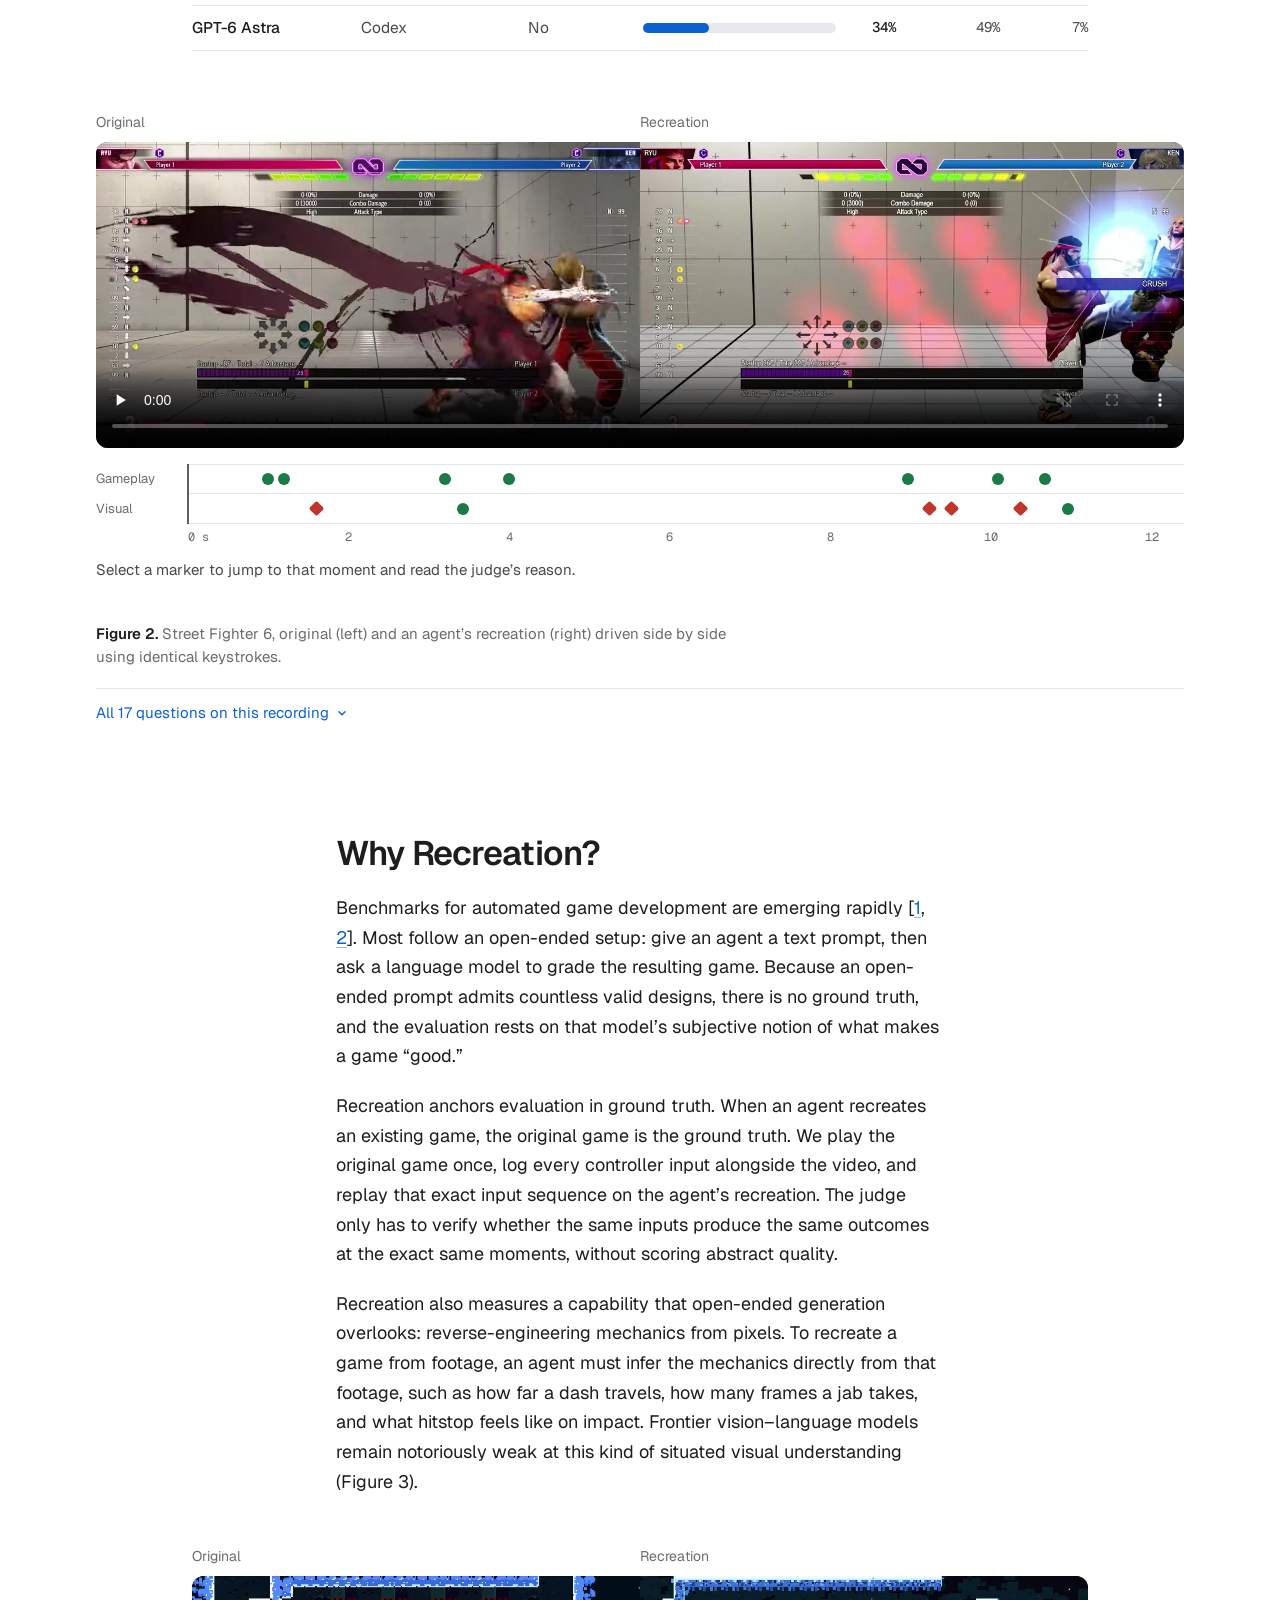
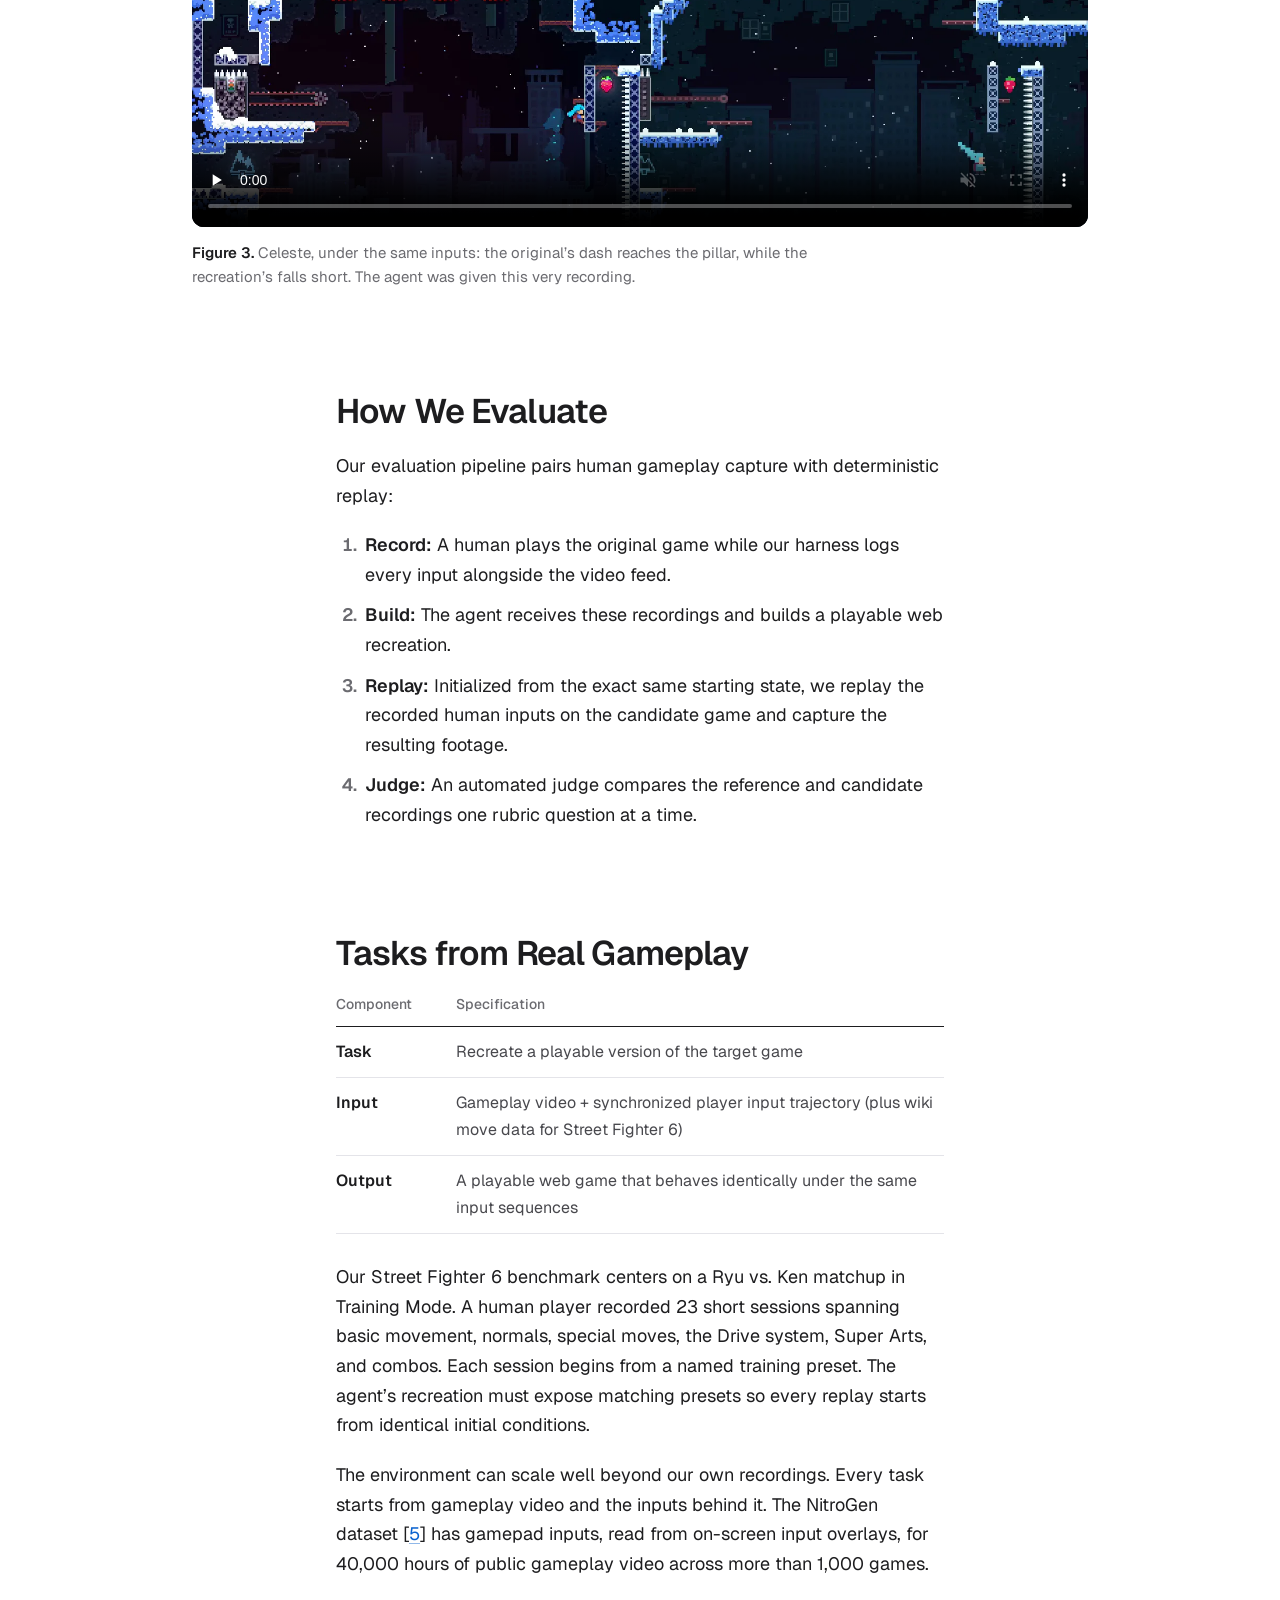
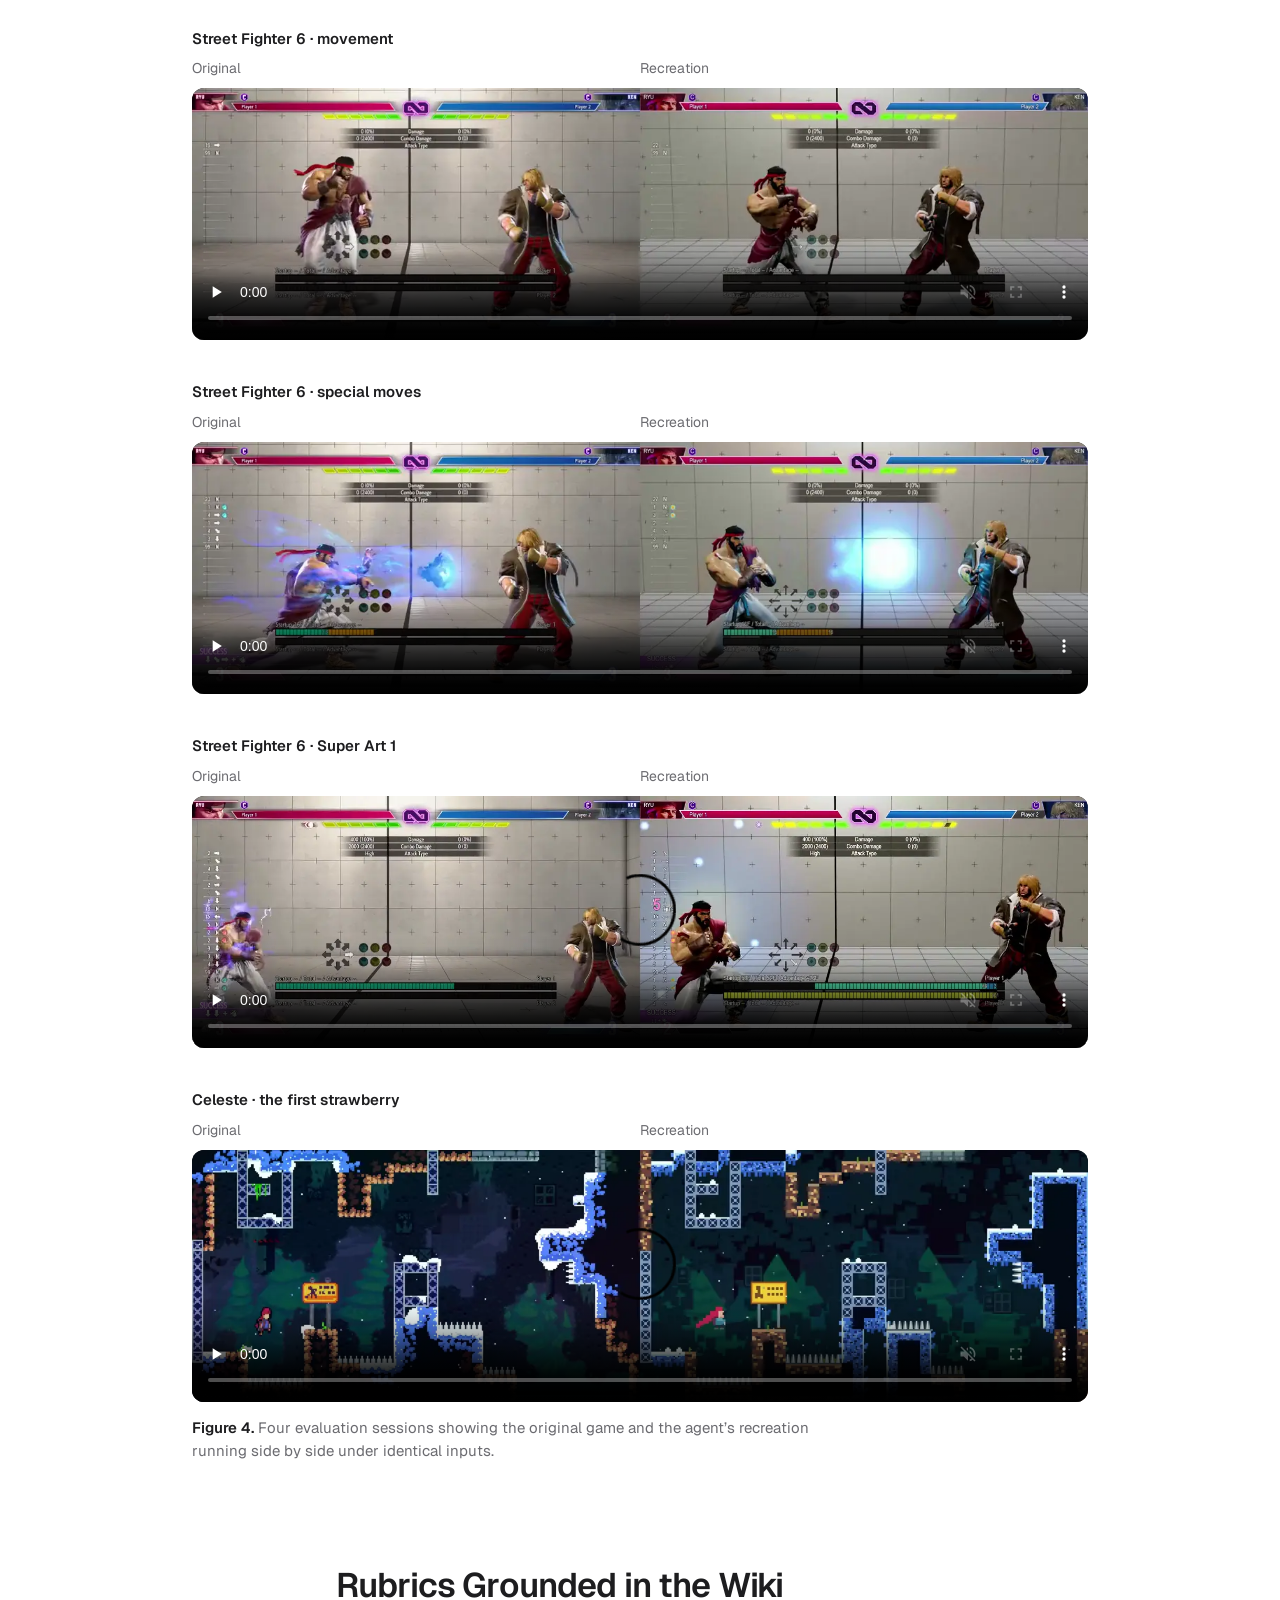
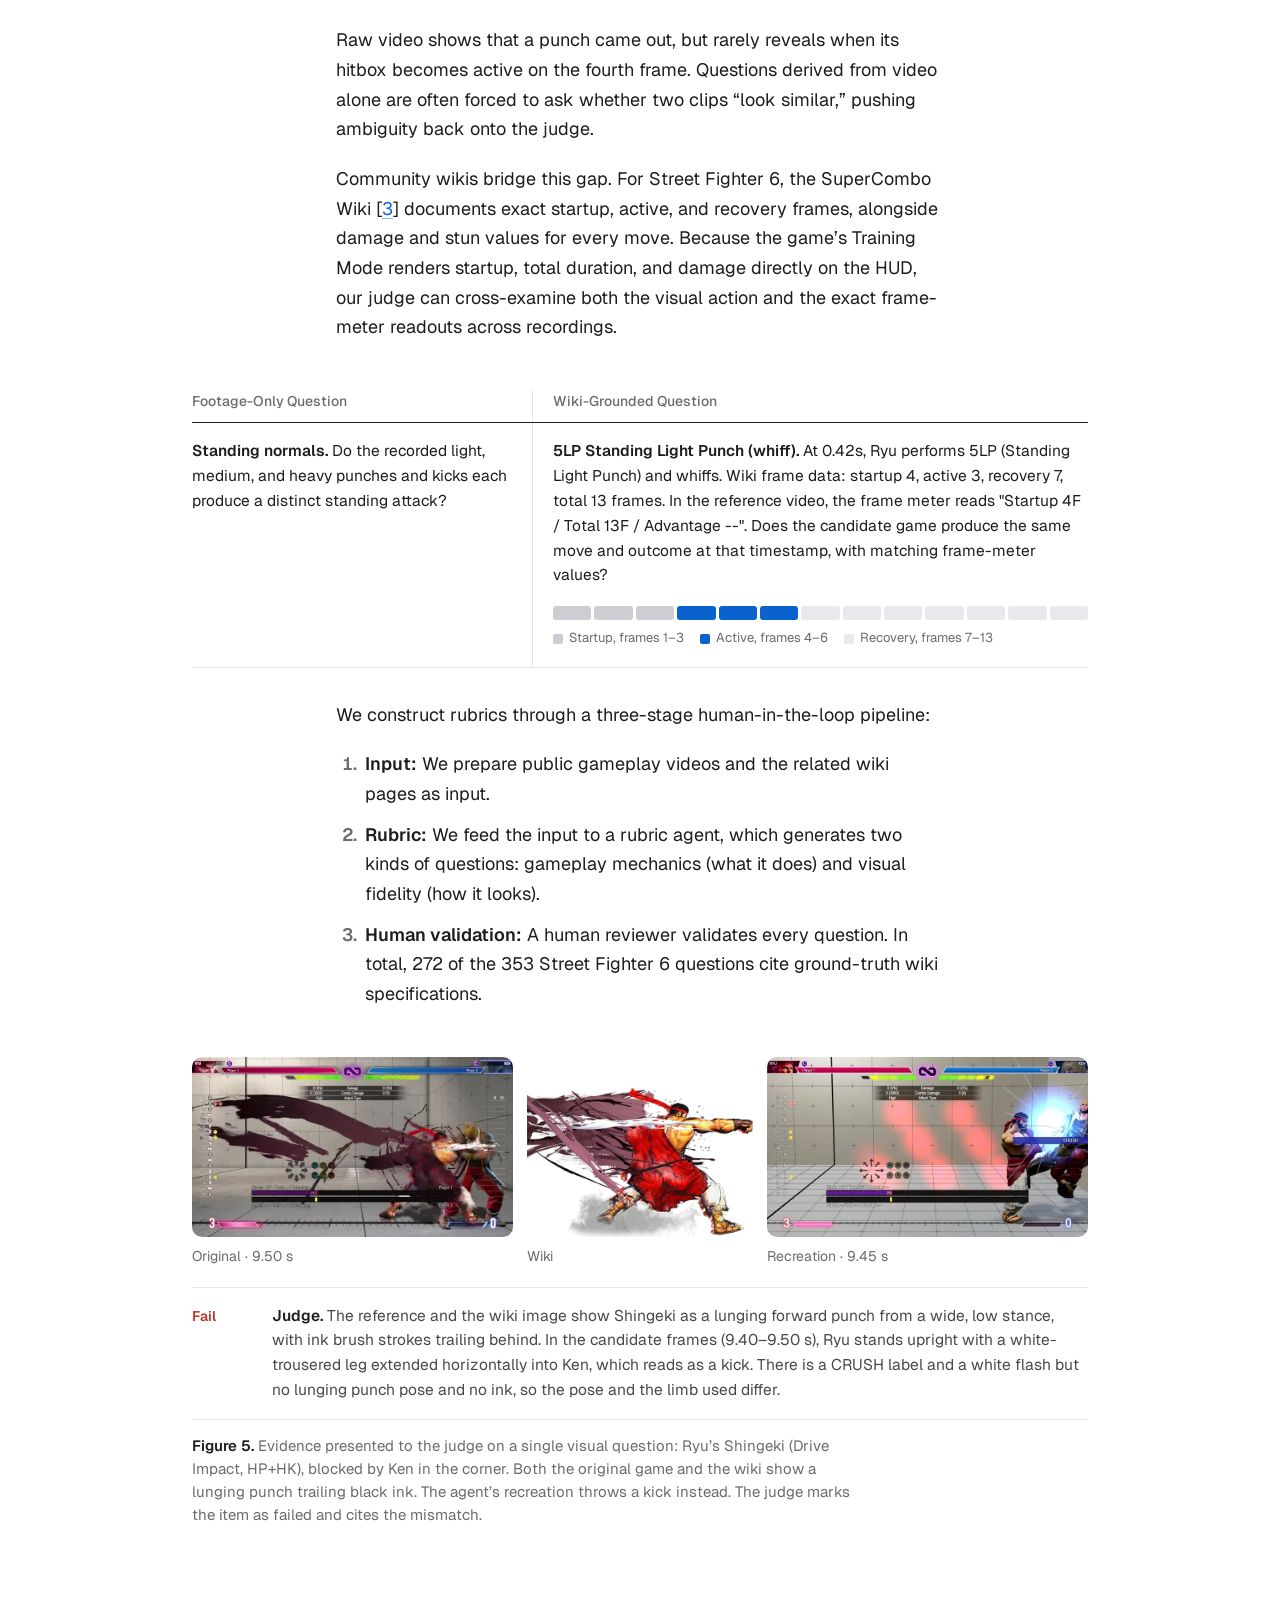
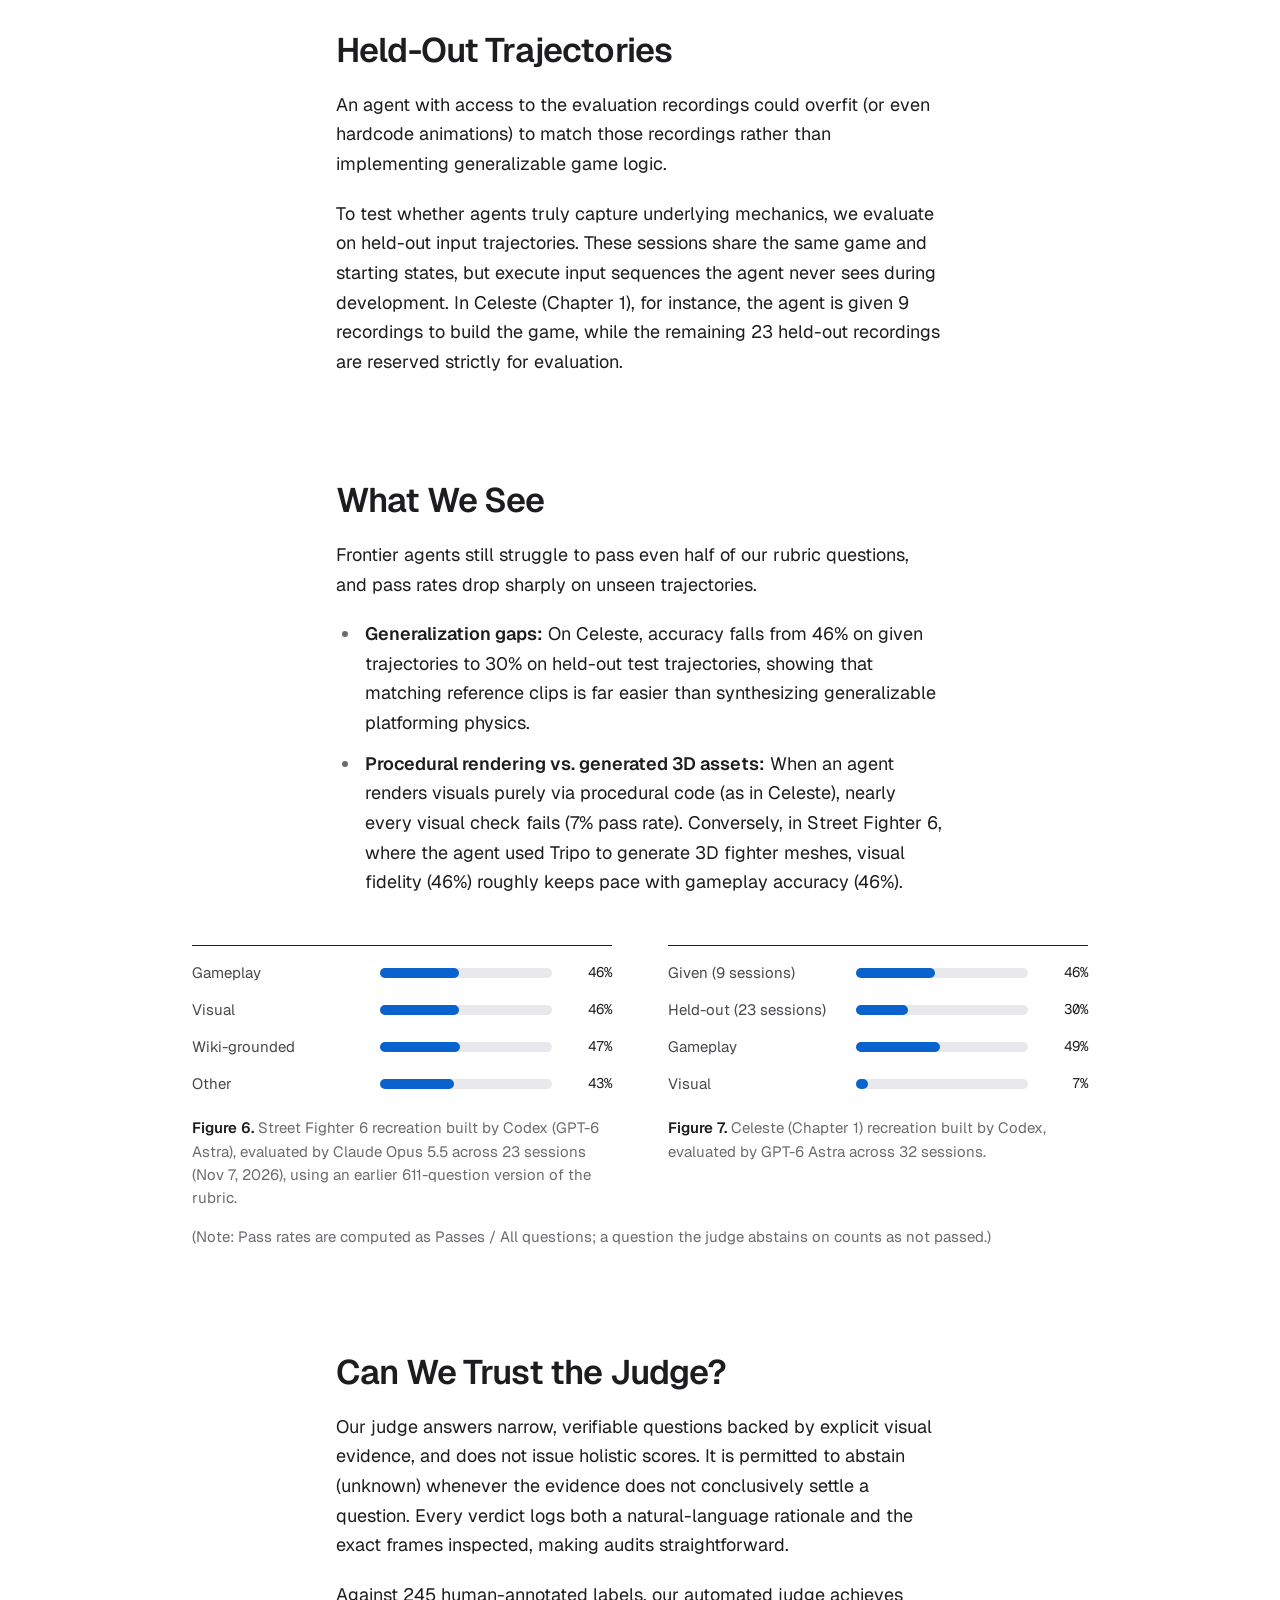
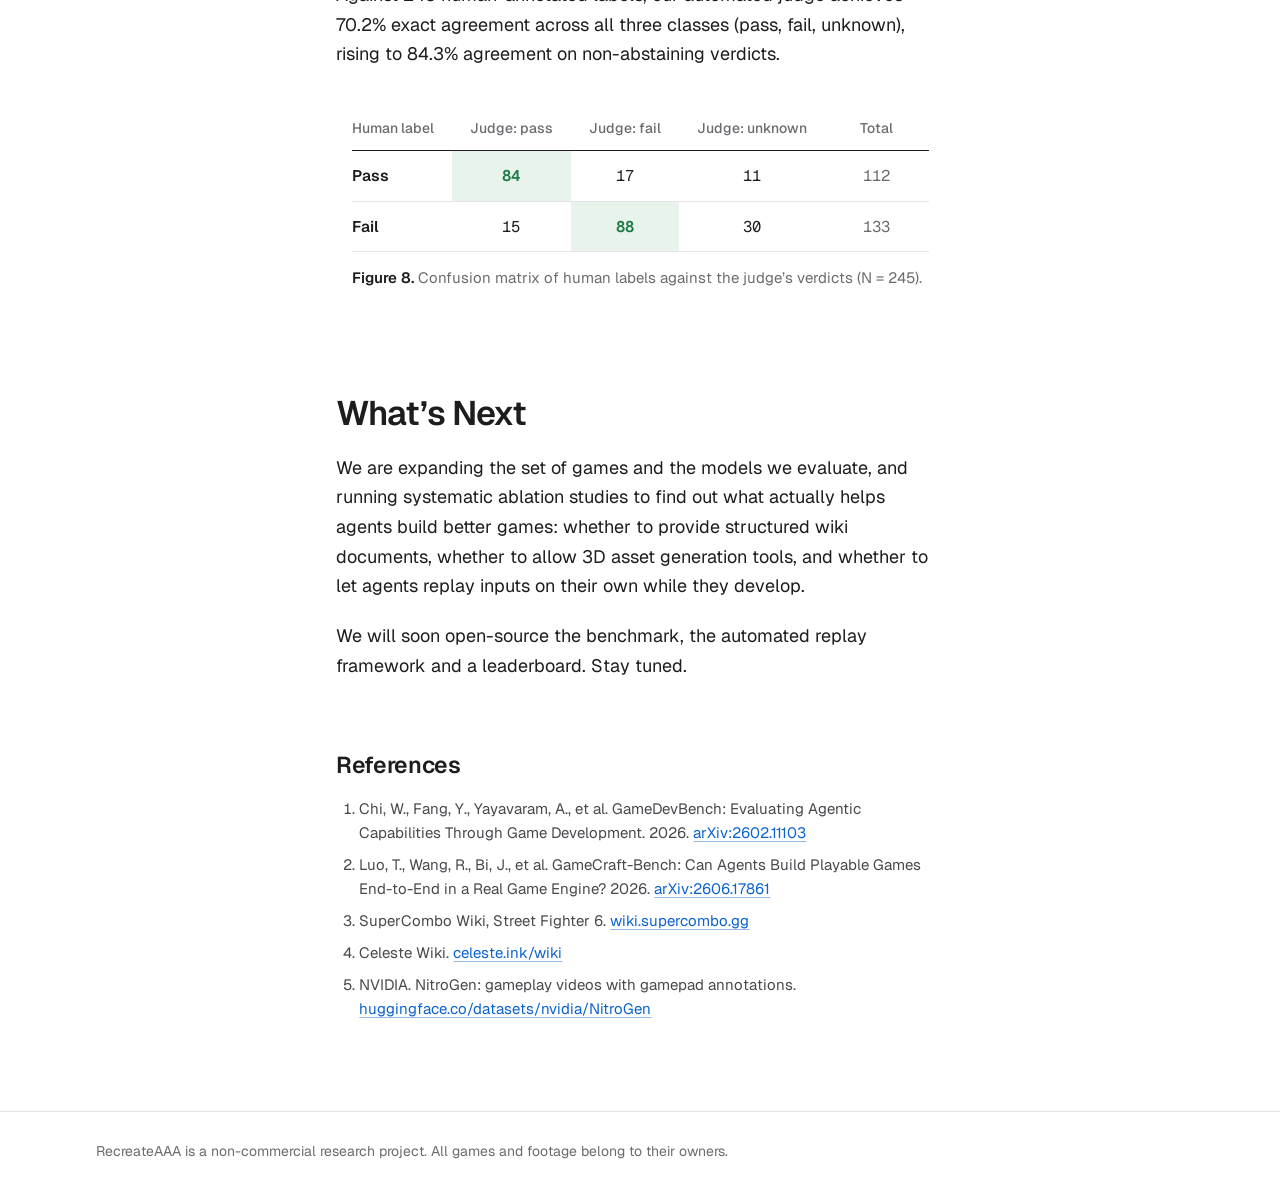
==== commit 144258ed: "Tighten the eval post's wording in both languages: plain claims first, one name per concept, fewer d" ====
--- a/blog/eval/index.html
+++ b/blog/eval/index.html
@@ -149,12 +149,12 @@
     <section class="sec" id="why">
       <h2 data-l="en">Why Recreation?</h2>
       <h2 data-l="zh" lang="zh-CN">为什么要做“游戏复刻”？</h2>
-      <p data-l="en">Benchmarks for automated game development are emerging rapidly [<a href="#ref-1">1</a>, <a href="#ref-2">2</a>]. Most follow an open-ended setup: give an agent a text prompt, then ask a language model to grade the resulting game. Because an open-ended prompt admits countless valid designs, there is no ground truth—leaving the evaluation reliant on a judge’s subjective notion of what makes a game “good.”</p>
-      <p data-l="en">Recreation anchors evaluation in ground truth. When an agent rebuilds an existing game, the original title serves as the answer key. We play the original game once, log every controller input alongside the video, and replay that exact input sequence on the agent’s recreation. Rather than scoring abstract quality, the judge simply verifies whether the same actions produce the same outcomes at the exact same moments.</p>
-      <p data-l="en">Recreation also measures a capability that open-ended generation overlooks: reverse-engineering mechanics from pixels. To rebuild a game from footage, an agent must infer underlying rules directly from the screen—how far a dash travels, how many frames a jab takes, or how hitstop feels on impact. Frontier vision–language models remain notoriously weak at this kind of situated visual understanding (Figure 3).</p>
-      <p data-l="zh" lang="zh-CN">面向游戏开发的 AI 评测基准正在快速涌现 [<a href="#ref-1">1</a>, <a href="#ref-2">2</a>]。目前主流的做法通常是开放式生成：给智能体一段文本提示词（Prompt），再让大语言模型去给生成的游戏打分。然而，一句提示词可以对应无数种合理的游戏设计——由于缺乏客观真值（Ground Truth），最终得分往往完全取决于裁判模型对“什么是好游戏”的主观偏好。</p>
-      <p data-l="zh" lang="zh-CN"><b>“复刻”让评测第一次有了客观的标准答案。</b>当智能体重建一款现有游戏时，原版游戏就是天然的参考系。我们将人类游玩原版游戏时的每一次按键操作连同画面一并录制下来，随后在智能体构建的复刻游戏中，从相同的初始状态回放完全一致的按键序列。此时，裁判不再需要评判抽象的“好玩程度”，只需核验：在同一时刻、相同输入下，两边是否发生了完全相同的事。</p>
-      <p data-l="zh" lang="zh-CN">此外，游戏复刻还考察了一项开放式生成无法触及的核心能力：从像素中逆向工程游戏机制。要想仅凭实机录像重建一款游戏，智能体必须直接从画面中读懂底层规则——冲刺一次移动多远、挥出一拳需要多少帧、命中时的受击反馈长什么样。而当前前沿的视觉-语言模型（VLM），恰恰在这种情境化的动态视觉理解上表现薄弱（图 3）。</p>
+      <p data-l="en">Benchmarks for automated game development are emerging rapidly [<a href="#ref-1">1</a>, <a href="#ref-2">2</a>]. Most follow an open-ended setup: give an agent a text prompt, then ask a language model to grade the resulting game. Because an open-ended prompt admits countless valid designs, there is no ground truth, and the evaluation rests on that model’s subjective notion of what makes a game “good.”</p>
+      <p data-l="en">Recreation anchors evaluation in ground truth. When an agent recreates an existing game, the original game is the ground truth. We play the original game once, log every controller input alongside the video, and replay that exact input sequence on the agent’s recreation. The judge only has to verify whether the same inputs produce the same outcomes at the exact same moments, without scoring abstract quality.</p>
+      <p data-l="en">Recreation also measures a capability that open-ended generation overlooks: reverse-engineering mechanics from pixels. To recreate a game from footage, an agent must infer the mechanics directly from that footage, such as how far a dash travels, how many frames a jab takes, and what hitstop feels like on impact. Frontier vision–language models remain notoriously weak at this kind of situated visual understanding (Figure 3).</p>
+      <p data-l="zh" lang="zh-CN">面向游戏开发的 AI 评测基准正在快速涌现 [<a href="#ref-1">1</a>, <a href="#ref-2">2</a>]。目前主流的做法通常是开放式生成：给智能体一段文本提示词（Prompt），再让大语言模型去给生成的游戏打分。然而，一句提示词可以对应无数种合理的游戏设计。由于缺乏客观真值（Ground Truth），最终得分往往完全取决于大语言模型对“什么是好游戏”的主观偏好。</p>
+      <p data-l="zh" lang="zh-CN"><b>“复刻”让评测第一次有了客观的标准答案。</b>智能体复刻一款现有游戏，原版游戏就是天然的标准答案。我们将人类游玩原版游戏时的每一次按键操作连同画面一并录制下来，随后在智能体构建的复刻游戏中，从相同的初始状态回放完全一致的按键序列。此时，裁判只需核验在同一时刻、相同按键下，两边是否发生了完全相同的事，用不着评判抽象的“好玩程度”。</p>
+      <p data-l="zh" lang="zh-CN">游戏复刻还考察了一项开放式生成无法触及的核心能力：从像素中逆向工程游戏机制。要想仅凭实机画面复刻一款游戏，智能体必须直接从画面中读懂游戏机制，比如冲刺一次移动多远、挥出一拳需要多少帧，还有命中时的受击反馈是什么样。而当前前沿的视觉-语言模型（VLM），恰恰在这种情境化的动态视觉理解上表现薄弱（图 3）。</p>
 
       <!-- A mechanic read wrongly from footage: Celeste checkpoint 2, one of the recordings the builder was given,
            from 6.0 to 9.7 s. The judge failed "Dash distance" on this replay. -->
@@ -211,10 +211,10 @@
           <tr><th scope="row">模型输出</th><td>在相同输入序列下，行为表现与原版一致的可交互网页游戏</td></tr>
         </tbody>
       </table>
-      <p data-l="en">Our Street Fighter 6 benchmark centers on a Ryu vs. Ken matchup in Training Mode. A human player recorded 23 short sessions spanning basic movement, normals, special moves, the Drive system, Super Arts, and combos. Each session begins from a named training preset; the agent’s recreation must expose matching states so every replay starts from identical initial conditions.</p>
-      <p data-l="en">The environment can scale well beyond our own recordings. Every task starts from gameplay footage and the inputs behind it, and the NitroGen dataset [<a href="#ref-5">5</a>] provides exactly that at scale: gamepad inputs read from on-screen input overlays for 40,000 hours of public gameplay video, across more than 1,000 games.</p>
-      <p data-l="zh" lang="zh-CN">我们的《街头霸王6》任务聚焦于训练模式下的“隆（Ryu）对战肯（Ken）”。一名玩家录制了 23 段短流程实机操作，涵盖基础移动、通常技、必杀技、斗气系统（Drive System）、超必杀技（Super Arts）以及连段。每段录像均从指定的训练模式预设状态开始；智能体的复刻版必须提供对应的初始状态接口，以确保每次回放都在同一起跑线上进行。</p>
-      <p data-l="zh" lang="zh-CN">这套环境的规模可以远超我们自己录制的内容。每个任务的起点都是实机画面加上对应的按键输入，而 NitroGen 数据集 [<a href="#ref-5">5</a>] 正好大规模地提供了这两样：它从屏幕上的按键显示（Input Overlay）中读出手柄输入，覆盖 1,000 多款游戏、共 40,000 小时的公开实机视频。</p>
+      <p data-l="en">Our Street Fighter 6 benchmark centers on a Ryu vs. Ken matchup in Training Mode. A human player recorded 23 short sessions spanning basic movement, normals, special moves, the Drive system, Super Arts, and combos. Each session begins from a named training preset. The agent’s recreation must expose matching presets so every replay starts from identical initial conditions.</p>
+      <p data-l="en">The environment can scale well beyond our own recordings. Every task starts from gameplay video and the inputs behind it. The NitroGen dataset [<a href="#ref-5">5</a>] has gamepad inputs, read from on-screen input overlays, for 40,000 hours of public gameplay video across more than 1,000 games.</p>
+      <p data-l="zh" lang="zh-CN">我们的《街头霸王6》任务聚焦于训练模式下的“隆（Ryu）对战肯（Ken）”。一名玩家录制了 23 段短录像，涵盖基础移动、通常技、必杀技、斗气系统（Drive System）、超必杀技（Super Arts）以及连段。每段录像均从指定的训练模式预设状态开始。智能体的复刻版必须提供对应的预设状态接口，以确保每次回放都在同一起跑线上进行。</p>
+      <p data-l="zh" lang="zh-CN">这套环境的规模可以远超我们自己录制的内容。每个任务的起点都是实机视频加上对应的按键输入。NitroGen 数据集 [<a href="#ref-5">5</a>] 从屏幕上的按键显示（Input Overlay）中读出手柄输入，覆盖 1,000 多款游戏、共 40,000 小时的公开实机视频。</p>
 
       <figure class="figure" id="fig-4">
         <div class="grid4">
@@ -271,7 +271,7 @@
       <h2 data-l="zh" lang="zh-CN">锚定游戏 Wiki 的评分准则</h2>
       <p data-l="en">Raw video shows that a punch came out, but rarely reveals when its hitbox becomes active on the fourth frame. Questions derived from video alone are often forced to ask whether two clips “look similar,” pushing ambiguity back onto the judge.</p>
       <p data-l="en">Community wikis bridge this gap. For Street Fighter 6, the SuperCombo Wiki [<a href="#ref-3">3</a>] documents exact startup, active, and recovery frames, alongside damage and stun values for every move. Because the game’s Training Mode renders startup, total duration, and damage directly on the HUD, our judge can cross-examine both the visual action and the exact frame-meter readouts across recordings.</p>
-      <p data-l="zh" lang="zh-CN">单凭实机画面，你能看出角色挥出了一拳，但很难看出这一拳是在“第 4 帧”才开始产生攻击判定的。如果仅依赖视频画面出题，问题往往只能停留在“两者看起来像不像”，这又把模糊的裁量权推给了裁判。</p>
+      <p data-l="zh" lang="zh-CN">单凭实机画面，你能看出角色挥出了一拳，但很难看出这一拳是在“第 4 帧”才开始产生攻击判定的。如果仅依赖实机画面出题，问题往往只能停留在“两者看起来像不像”，这又把模糊的裁量权推给了裁判。</p>
       <p data-l="zh" lang="zh-CN"><b>社区维护的游戏 Wiki 恰好填补了这一空白。</b>以《街头霸王6》为例，SuperCombo Wiki [<a href="#ref-3">3</a>] 详尽记录了每一招的发生帧（Startup）、持续帧（Active）、硬直/恢复帧（Recovery）以及伤害与眩晕值。由于原版游戏的训练模式会在屏幕上实时显示发生帧、总帧数和伤害数值，裁判模型可以直接在两段录像中交叉比对画面动作与帧数槽（Frame Meter）读数。</p>
 
       <div class="figure">
@@ -325,8 +325,8 @@
           <p><b><span data-l="en">Judge.</span><span data-l="zh" lang="zh-CN">裁判理由：</span></b> <span data-part="reason" lang="en"></span></p>
         </div>
         <figcaption>
-          <span data-l="en"><b>Figure 5.</b> Evidence presented to the judge on a single visual question: Ryu’s Shingeki (Drive Impact, HP+HK), blocked by Ken in the corner. Both the original game and the wiki show a lunging punch trailing black ink; the agent’s recreation throws a kick instead. The judge marks the item as failed and cites the mismatch.</span>
-          <span data-l="zh" lang="zh-CN"><b>图 5.</b> 单道视觉题呈递给裁判模型的证据视图：隆在版边使出 Drive Impact“进击”（Shingeki，HP+HK）被肯防御。原版画面与 Wiki 图鉴均显示为带有泼墨特效的突进冲拳；而智能体的复刻版却踢出了一脚。裁判据此判定该题不通过（Fail），并给出具体理由。</span>
+          <span data-l="en"><b>Figure 5.</b> Evidence presented to the judge on a single visual question: Ryu’s Shingeki (Drive Impact, HP+HK), blocked by Ken in the corner. Both the original game and the wiki show a lunging punch trailing black ink. The agent’s recreation throws a kick instead. The judge marks the item as failed and cites the mismatch.</span>
+          <span data-l="zh" lang="zh-CN"><b>图 5.</b> 单道视觉题呈递给裁判模型的证据视图：隆在版边使出 Drive Impact“进击”（Shingeki，HP+HK）被肯防御。原版画面与 Wiki 图鉴均显示为带有泼墨特效的突进冲拳。智能体的复刻版却踢出了一脚。裁判据此判定该题不通过（Fail），并给出具体理由。</span>
         </figcaption>
       </figure>
     </section>
@@ -334,21 +334,21 @@
     <section class="sec" id="held-out">
       <h2 data-l="en">Held-Out Trajectories</h2>
       <h2 data-l="zh" lang="zh-CN">隐藏测试集：防止“面向录像编程”</h2>
-      <p data-l="en">An agent with access to evaluation videos could overfit—or even hardcode animations—to match specific recordings rather than implementing generalizable game logic.</p>
+      <p data-l="en">An agent with access to the evaluation recordings could overfit (or even hardcode animations) to match those recordings rather than implementing generalizable game logic.</p>
       <p data-l="en">To test whether agents truly capture underlying mechanics, we evaluate on held-out input trajectories. These sessions share the same game and starting states, but execute input sequences the agent never sees during development. In Celeste (Chapter 1), for instance, the agent is given 9 recordings to build the game, while the remaining 23 held-out recordings are reserved strictly for evaluation.</p>
-      <p data-l="zh" lang="zh-CN">如果智能体在开发阶段看得到测试录像，它就可能针对特定视频过拟合（甚至直接硬编码动画时间轴），而不是去实现真正通用的底层游戏逻辑。</p>
+      <p data-l="zh" lang="zh-CN">如果智能体在开发阶段看得到测试录像，它就可能针对这些录像过拟合（甚至直接硬编码动画时间轴），而不是去实现真正通用的底层游戏逻辑。</p>
       <p data-l="zh" lang="zh-CN">为了检验智能体是否真正掌握了游戏机制，我们引入了留出测试集（Held-out Trajectories）。这些测试沿用相同的游戏与初始状态，但输入序列是智能体在开发阶段从未见过的。以《蔚蓝》（Celeste）第一章为例，智能体仅能获得 32 段录像中的 9 段用于构建游戏，其余 23 段留出录像仅用于最终评分。</p>
     </section>
 
     <section class="sec" id="results">
       <h2 data-l="en">What We See</h2>
       <h2 data-l="zh" lang="zh-CN">核心实验发现</h2>
-      <p data-l="en">Frontier agents still struggle to pass even half of our rubric questions—and performance drops sharply on unseen trajectories.</p>
+      <p data-l="en">Frontier agents still struggle to pass even half of our rubric questions, and pass rates drop sharply on unseen trajectories.</p>
       <ul class="findings" data-l="en">
         <li><b>Generalization gaps:</b> On Celeste, accuracy falls from 46% on given trajectories to 30% on held-out test trajectories, showing that matching reference clips is far easier than synthesizing generalizable platforming physics.</li>
         <li><b>Procedural rendering vs. generated 3D assets:</b> When an agent renders visuals purely via procedural code (as in Celeste), nearly every visual check fails (7% pass rate). Conversely, in Street Fighter 6, where the agent used Tripo to generate 3D fighter meshes, visual fidelity (46%) roughly keeps pace with gameplay accuracy (46%).</li>
       </ul>
-      <p data-l="zh" lang="zh-CN">目前，前沿智能体在两款游戏上的总通过率均未过半；而在未见过的留出轨迹上，表现更是出现明显滑坡。</p>
+      <p data-l="zh" lang="zh-CN">目前，前沿智能体在两款游戏上的总通过率均未过半。在未见过的留出轨迹上，通过率更是明显下滑。</p>
       <ul class="findings" data-l="zh" lang="zh-CN">
         <li><b>显著的泛化差距：</b>在《蔚蓝》任务中，复刻版在可见录像上的通过率为 46%，但在未见过的留出测试集上跌至 30%。这表明，照着参考视频“对画面”远比编写一套可泛化的平台跳跃物理引擎容易得多。</li>
         <li><b>纯代码手绘 vs. 3D 资产生成：</b>当智能体完全依赖纯代码绘制所有画面时（如《蔚蓝》），视觉题几乎全军覆没（通过率仅 7%）。相比之下，在《街头霸王6》中，智能体调用了 Tripo 生成 3D 角色模型，其视觉题通过率（46%）与玩法机制题（46%）基本持平。</li>
@@ -388,10 +388,10 @@
     <section class="sec" id="judge">
       <h2 data-l="en">Can We Trust the Judge?</h2>
       <h2 data-l="zh" lang="zh-CN">裁判模型可信吗？</h2>
-      <p data-l="en">Rather than issuing holistic scores, our judge answers narrow, verifiable questions backed by explicit visual evidence—and is permitted to abstain (unknown) whenever the recordings do not conclusively settle a question. Every verdict logs both a natural-language rationale and the exact frames inspected, making audits straightforward.</p>
+      <p data-l="en">Our judge answers narrow, verifiable questions backed by explicit visual evidence, and does not issue holistic scores. It is permitted to abstain (unknown) whenever the evidence does not conclusively settle a question. Every verdict logs both a natural-language rationale and the exact frames inspected, making audits straightforward.</p>
       <p data-l="en">Against 245 human-annotated labels, our automated judge achieves 70.2% exact agreement across all three classes (pass, fail, unknown), rising to 84.3% agreement on non-abstaining verdicts.</p>
-      <p data-l="zh" lang="zh-CN">我们的裁判模型不做笼统的印象打分，而是依据摆在面前的视觉证据回答高度聚焦的窄域问题；当录像画面不足以支撑确切结论时，允许裁判选择弃权（判定为 unknown）。每一条裁决都会完整记录判定理由及所依据的关键帧截图，方便研究人员随时溯源核查。</p>
-      <p data-l="zh" lang="zh-CN">在与 245 条人工标注结果的比对中，自动裁判在三分类（通过 / 失败 / 未知）上的严格一致率达到 70.2%；在裁判未弃权的样本上，人机一致率高达 84.3%。</p>
+      <p data-l="zh" lang="zh-CN">我们的裁判模型依据摆在面前的视觉证据回答高度聚焦的窄域问题，不做笼统的印象打分。证据不足以支撑确切结论，就允许裁判选择弃权（判定为 unknown）。每一条裁决都会完整记录判定理由及所依据的关键帧截图，方便研究人员随时溯源核查。</p>
+      <p data-l="zh" lang="zh-CN">在与 245 条人工标注结果的比对中，自动裁判在三分类（通过 / 失败 / 未知）上的严格一致率达到 70.2%；在裁判未弃权的样本上，一致率高达 84.3%。</p>
 
       <!-- Counts from the team's comparison of human labels with the judge (245 paired labels). -->
       <figure class="figure" id="fig-8">
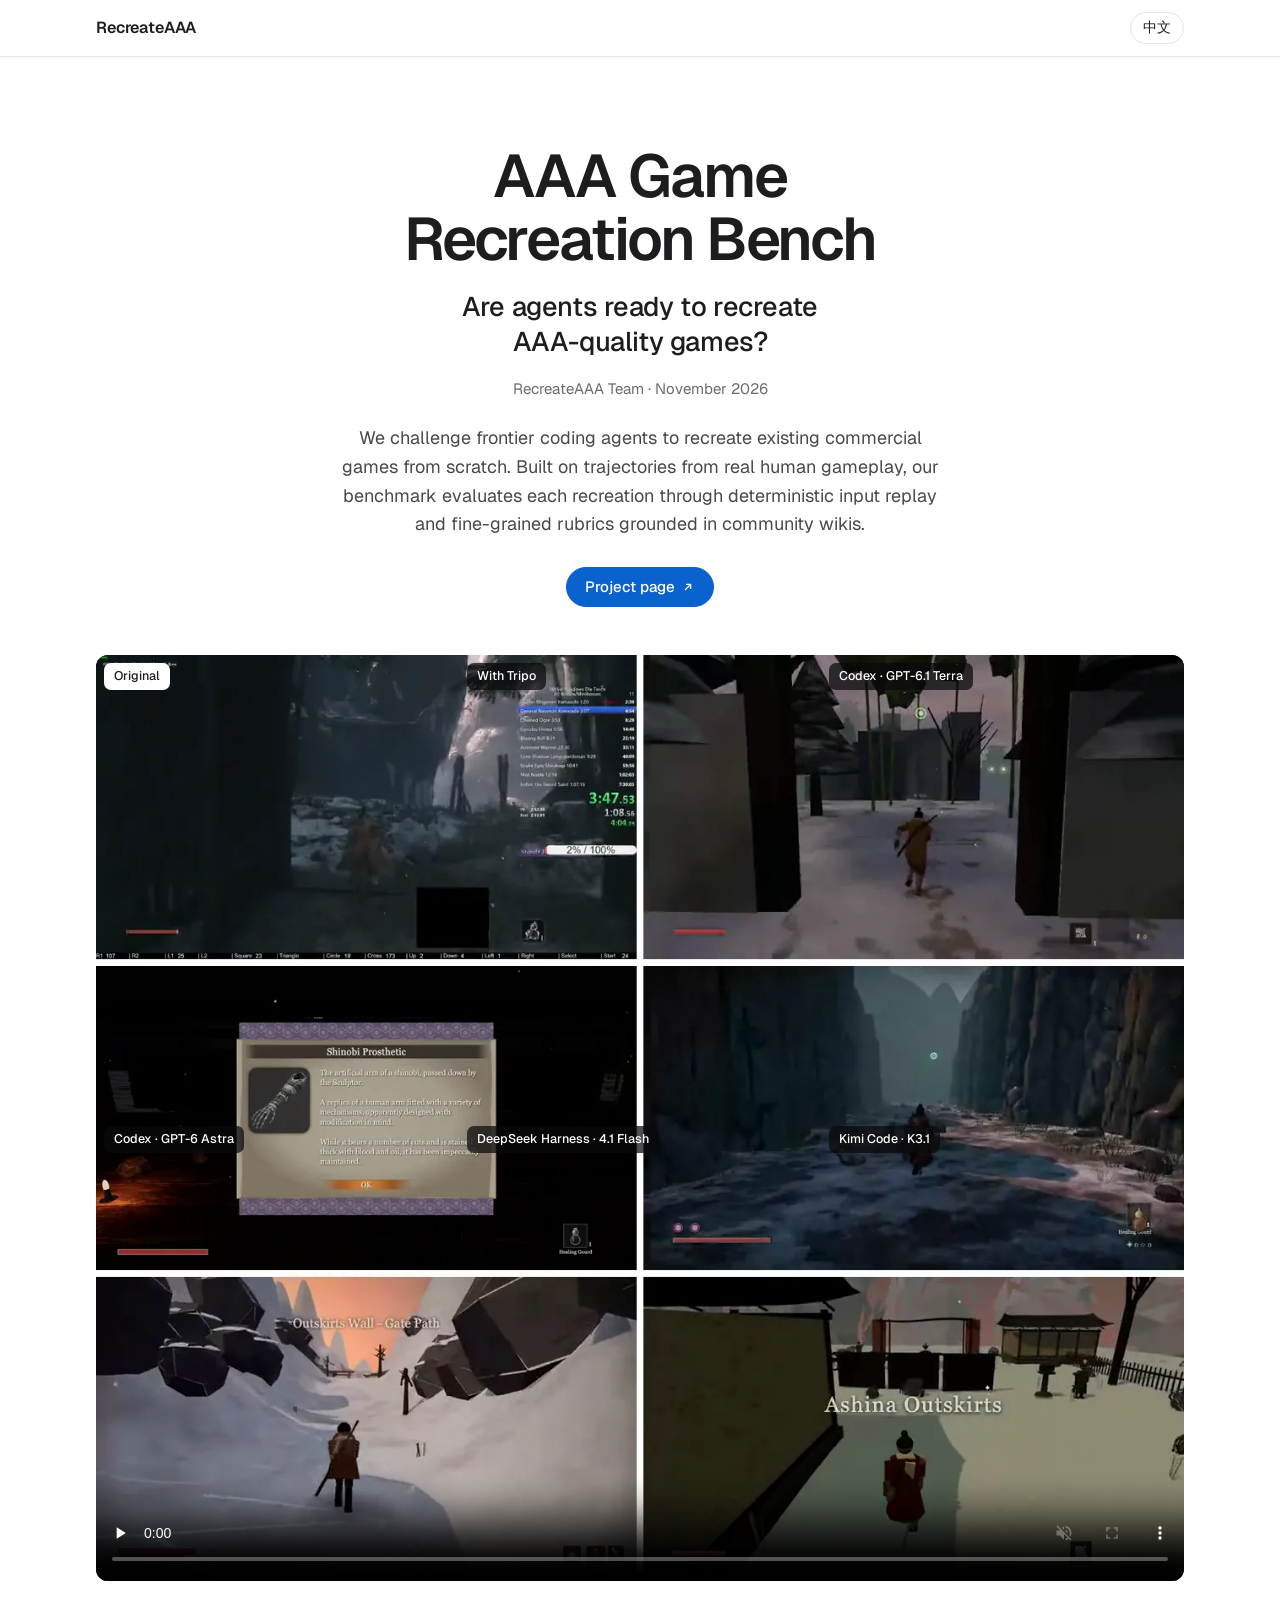
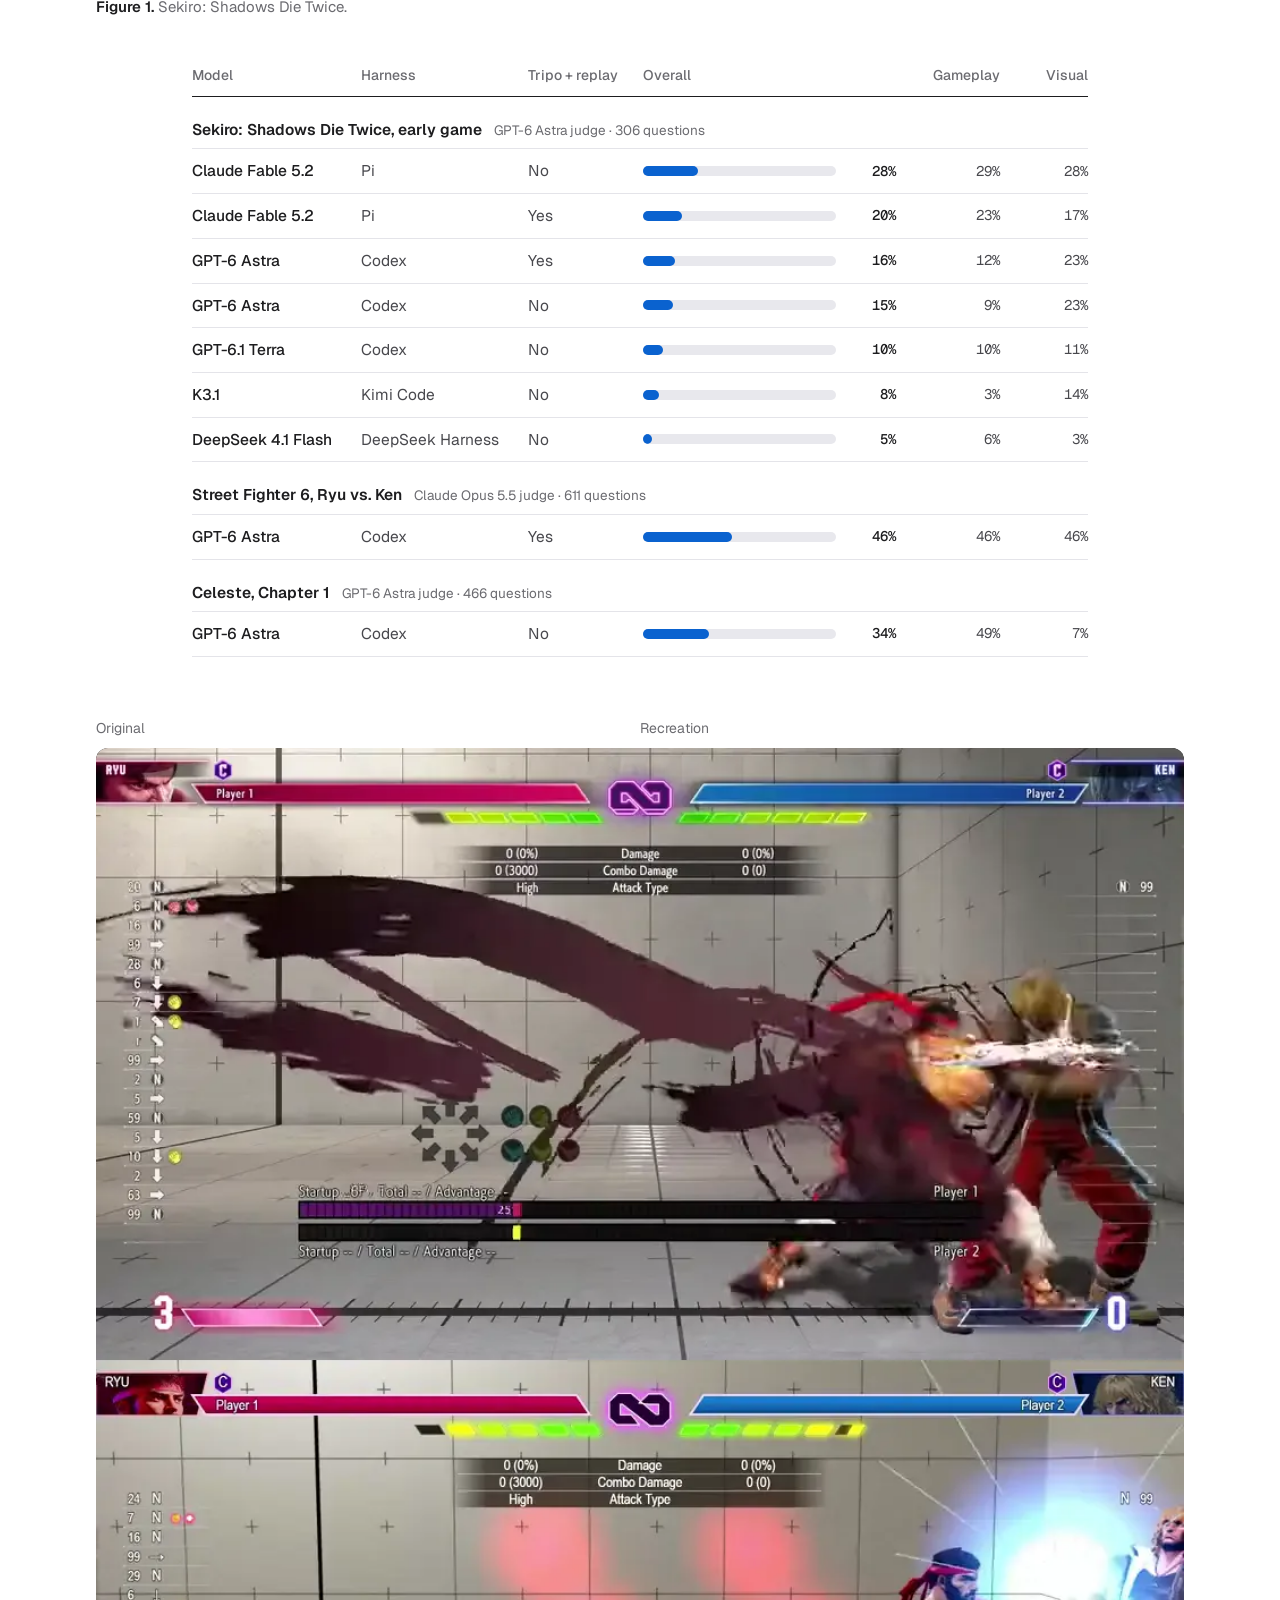
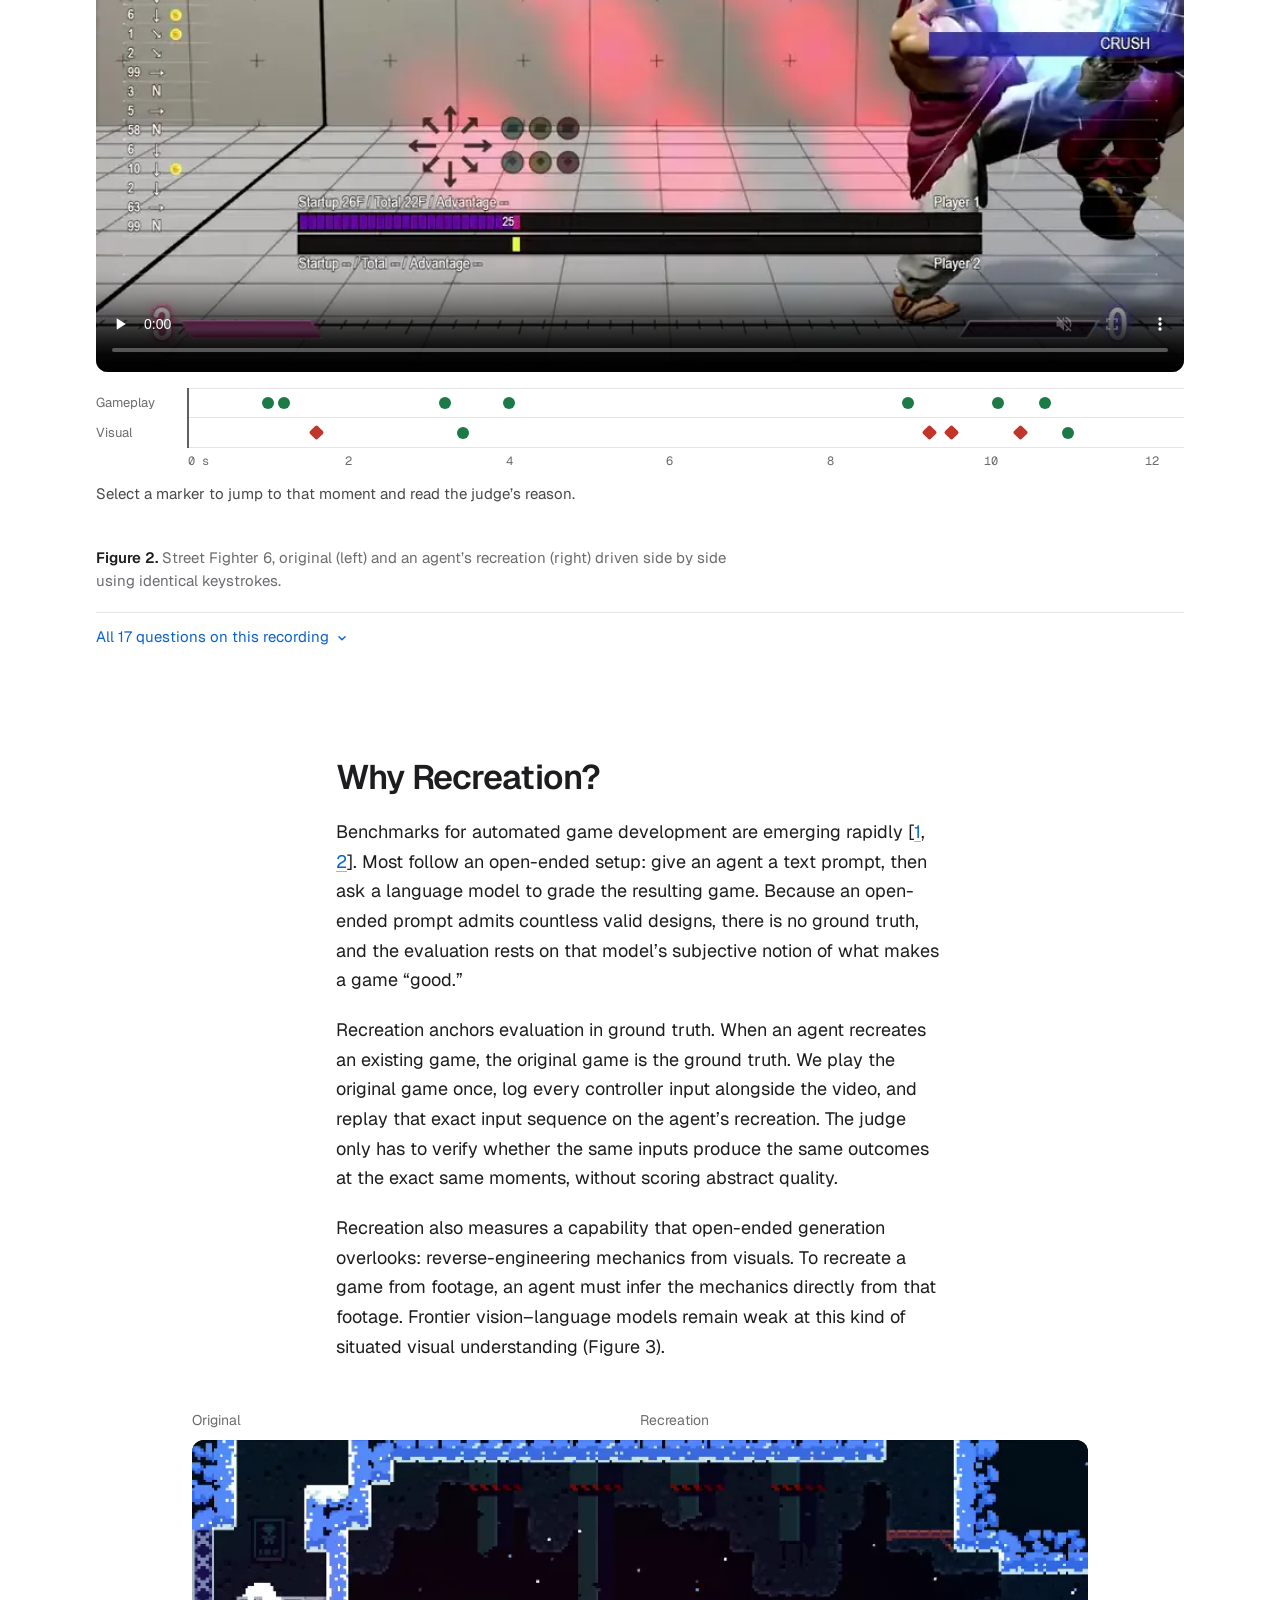
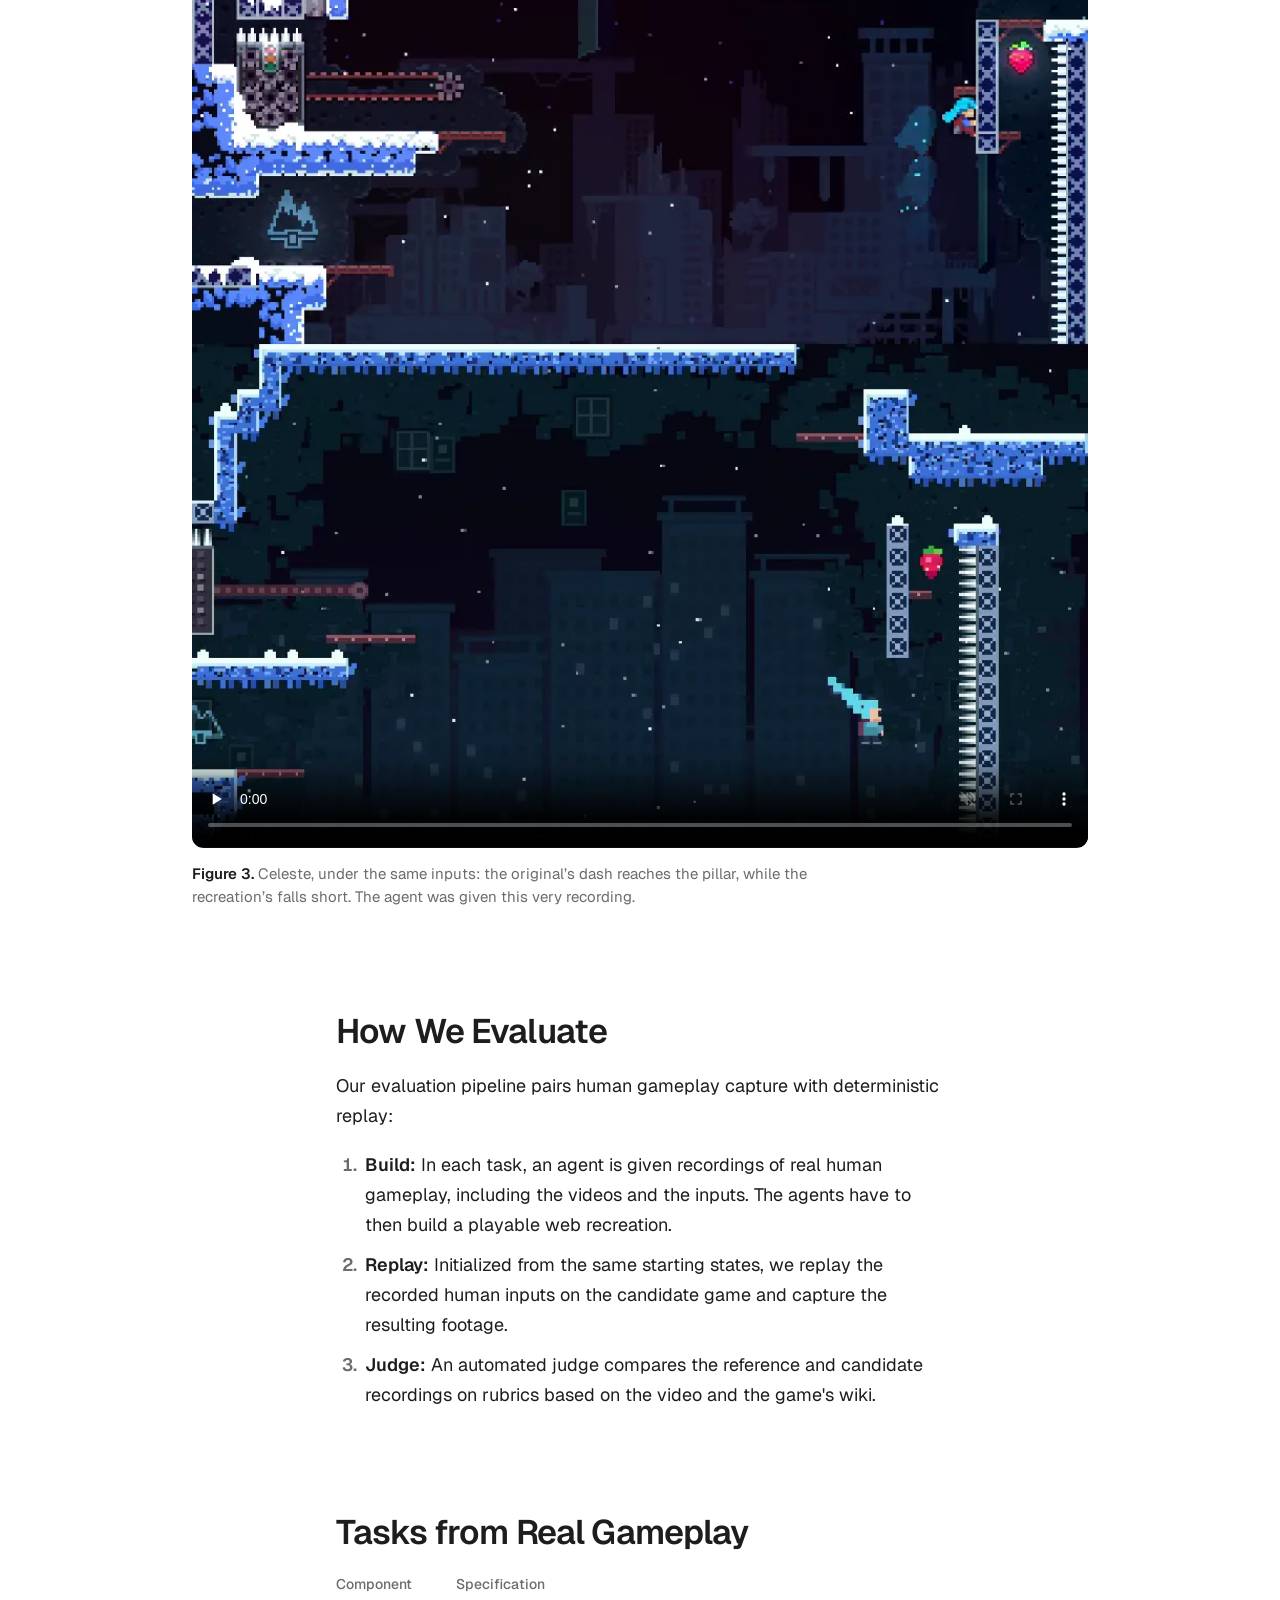
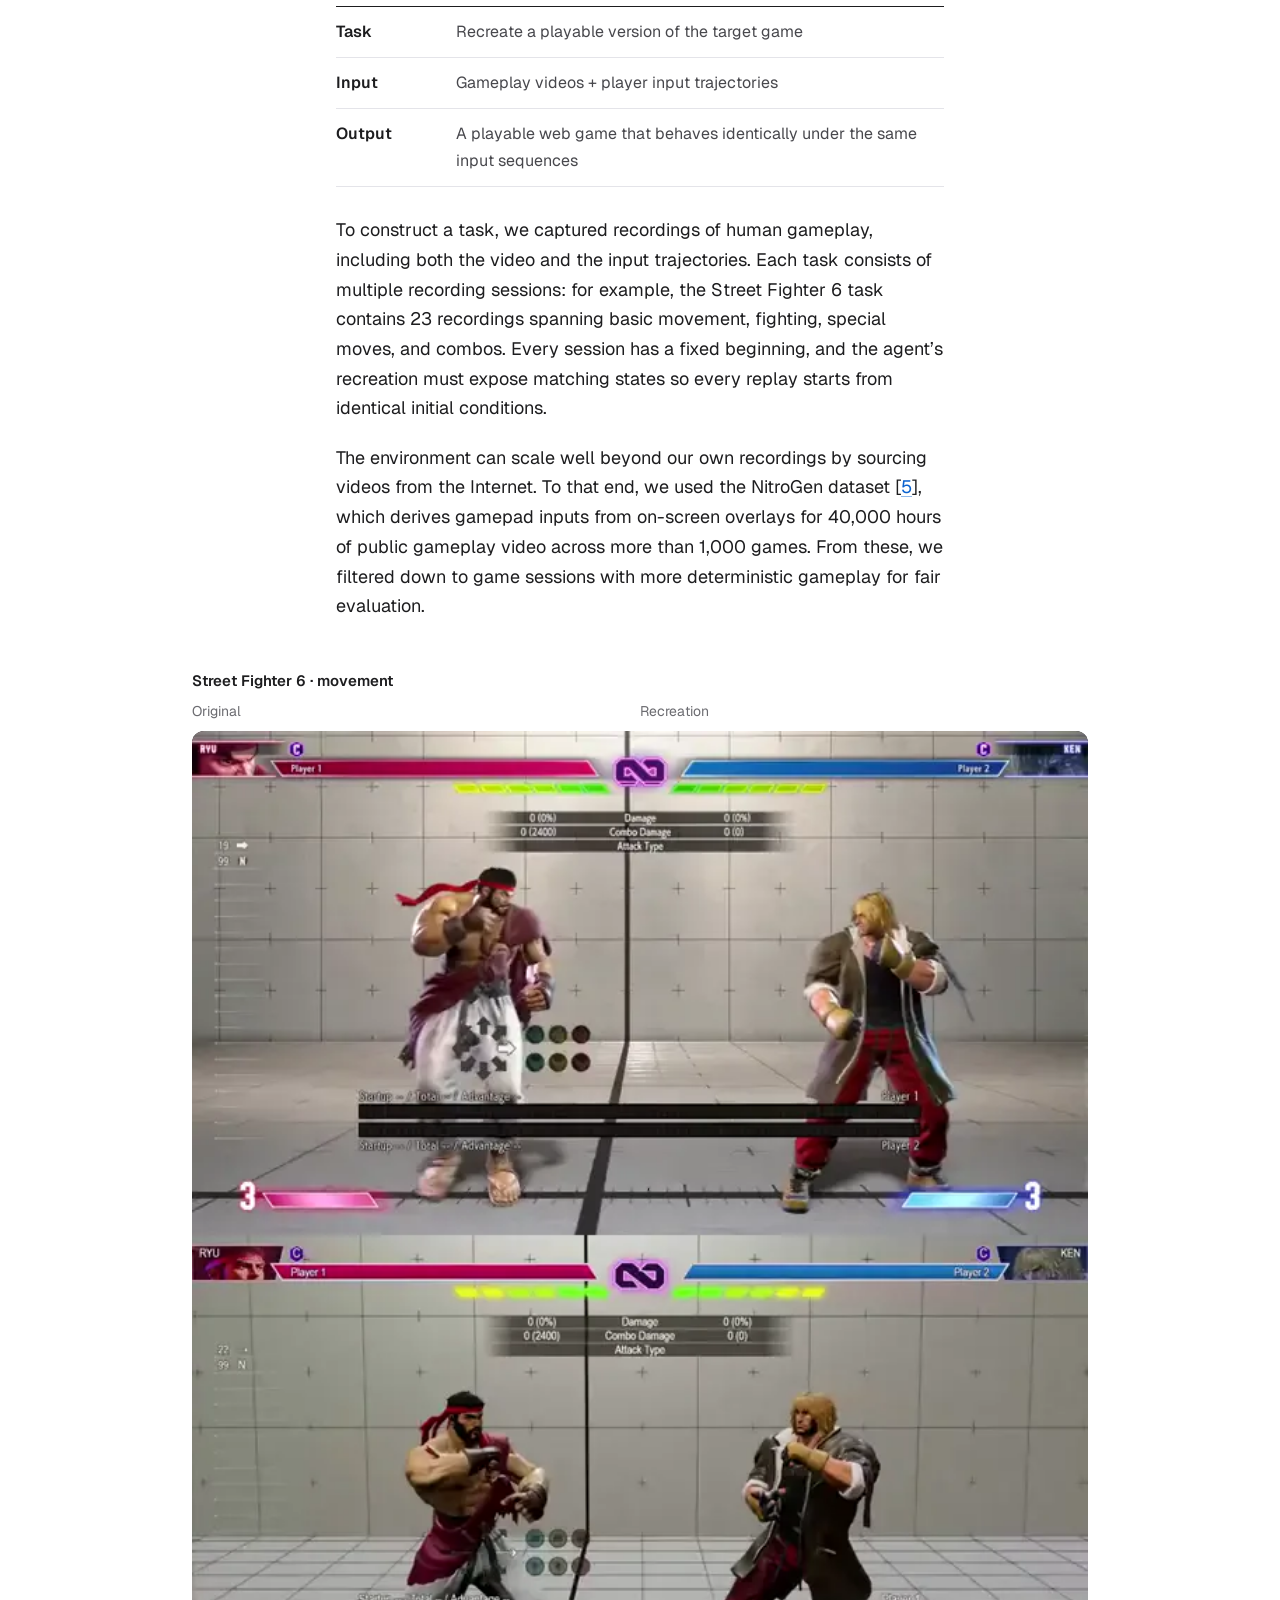
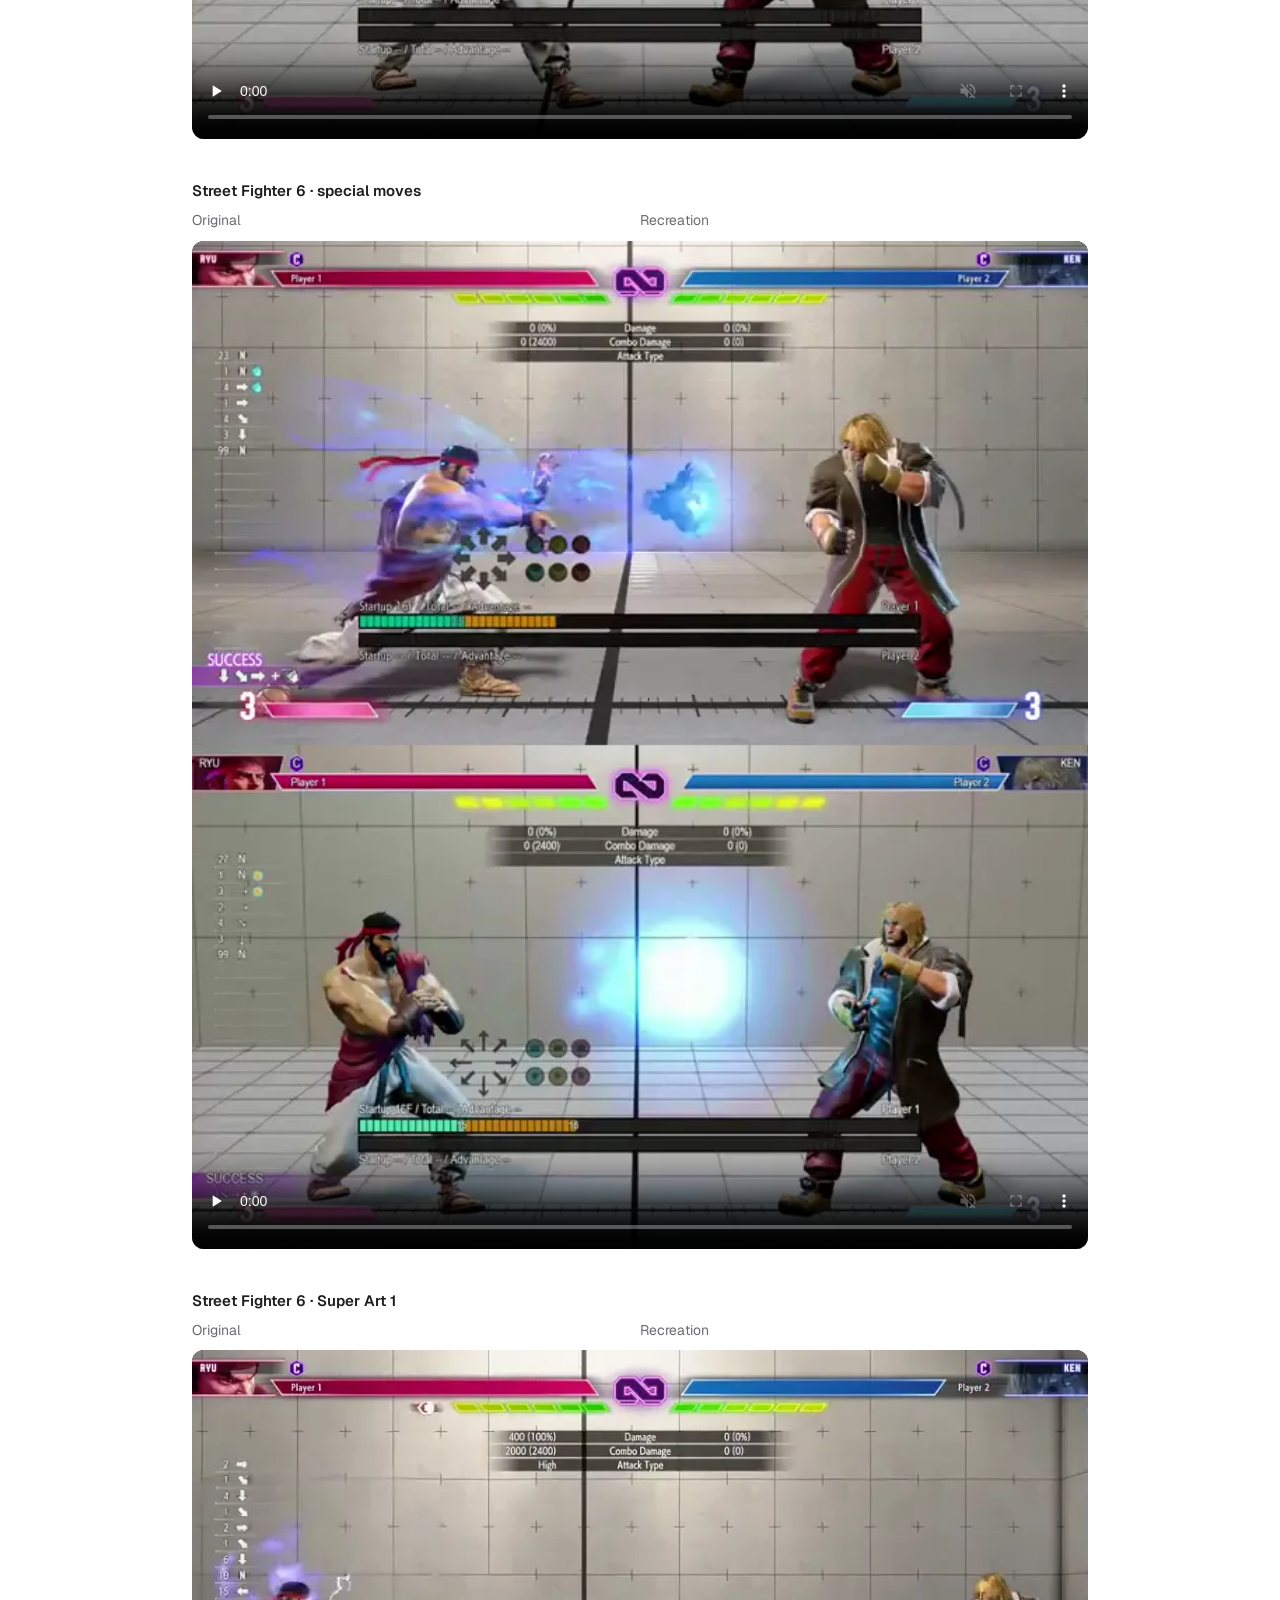
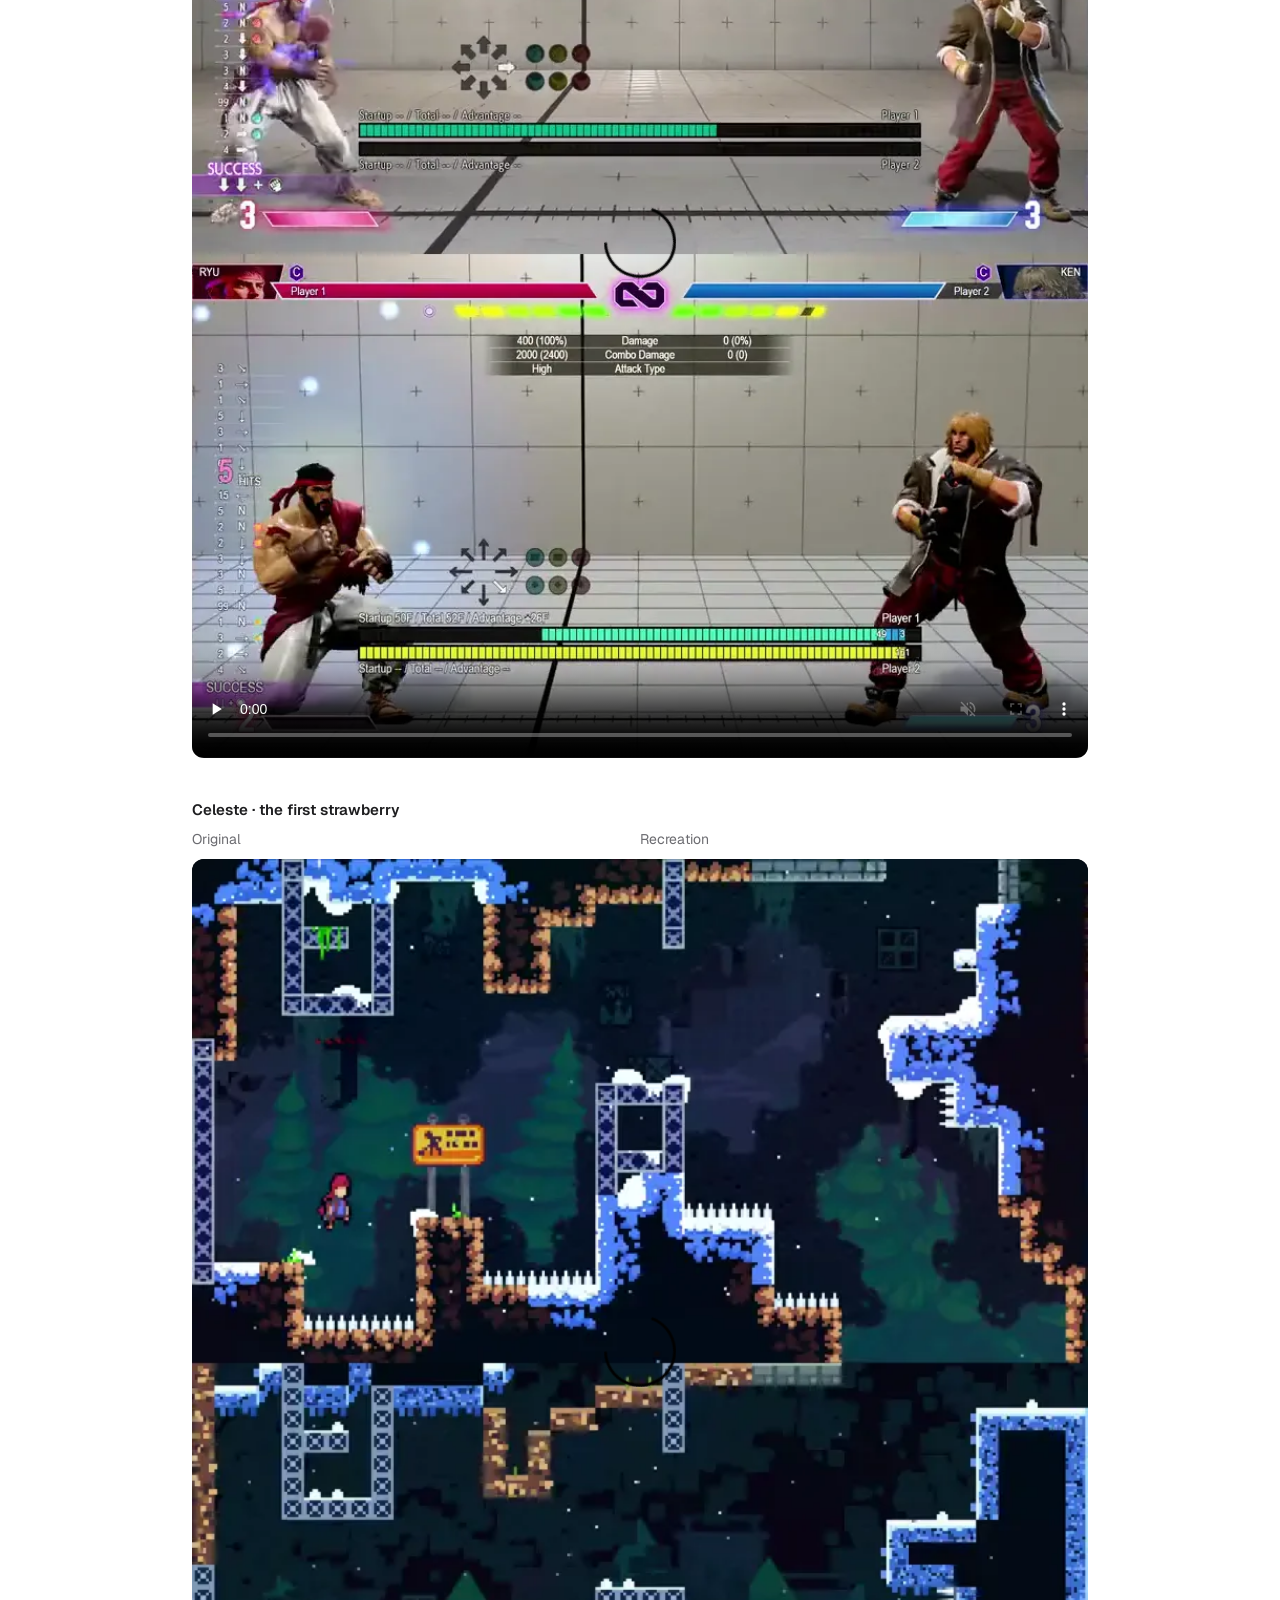
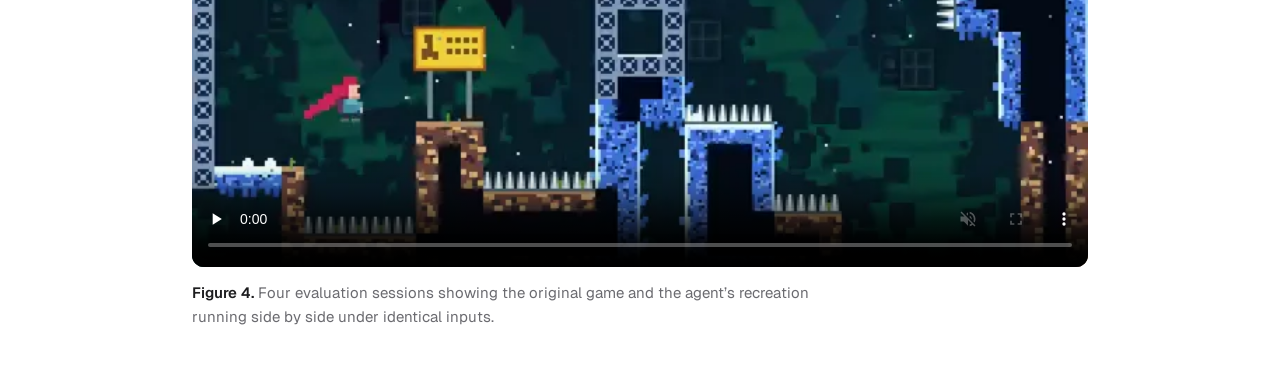
==== commit e432b819: "Added comparison video and rewording" ====
--- a/blog/eval/index.html
+++ b/blog/eval/index.html
@@ -95,8 +95,8 @@
         </thead>
         <tbody data-game="sekiro">
           <tr class="lb__game"><th colspan="6" scope="rowgroup">
-            <span data-l="en">Sekiro: Shadows Die Twice, early game <small>GPT-6 Astra judge · 184 questions</small></span>
-            <span data-l="zh" lang="zh-CN">《只狼：影逝二度》开局流程 <small>裁判 GPT-6 Astra · 184 题</small></span>
+            <span data-l="en">Sekiro: Shadows Die Twice, early game <small>GPT-6 Astra judge · 306 questions</small></span>
+            <span data-l="zh" lang="zh-CN">《只狼：影逝二度》开局流程 <small>裁判 GPT-6 Astra · 306 题</small></span>
           </th></tr>
         </tbody>
         <tbody data-game="sf6">
@@ -151,7 +151,7 @@
       <h2 data-l="zh" lang="zh-CN">为什么要做“游戏复刻”？</h2>
       <p data-l="en">Benchmarks for automated game development are emerging rapidly [<a href="#ref-1">1</a>, <a href="#ref-2">2</a>]. Most follow an open-ended setup: give an agent a text prompt, then ask a language model to grade the resulting game. Because an open-ended prompt admits countless valid designs, there is no ground truth, and the evaluation rests on that model’s subjective notion of what makes a game “good.”</p>
       <p data-l="en">Recreation anchors evaluation in ground truth. When an agent recreates an existing game, the original game is the ground truth. We play the original game once, log every controller input alongside the video, and replay that exact input sequence on the agent’s recreation. The judge only has to verify whether the same inputs produce the same outcomes at the exact same moments, without scoring abstract quality.</p>
-      <p data-l="en">Recreation also measures a capability that open-ended generation overlooks: reverse-engineering mechanics from pixels. To recreate a game from footage, an agent must infer the mechanics directly from that footage, such as how far a dash travels, how many frames a jab takes, and what hitstop feels like on impact. Frontier vision–language models remain notoriously weak at this kind of situated visual understanding (Figure 3).</p>
+      <p data-l="en">Recreation also measures a capability that open-ended generation overlooks: reverse-engineering mechanics from visuals. To recreate a game from footage, an agent must infer the mechanics directly from that footage. Frontier vision–language models remain weak at this kind of situated visual understanding (Figure 3).</p>
       <p data-l="zh" lang="zh-CN">面向游戏开发的 AI 评测基准正在快速涌现 [<a href="#ref-1">1</a>, <a href="#ref-2">2</a>]。目前主流的做法通常是开放式生成：给智能体一段文本提示词（Prompt），再让大语言模型去给生成的游戏打分。然而，一句提示词可以对应无数种合理的游戏设计。由于缺乏客观真值（Ground Truth），最终得分往往完全取决于大语言模型对“什么是好游戏”的主观偏好。</p>
       <p data-l="zh" lang="zh-CN"><b>“复刻”让评测第一次有了客观的标准答案。</b>智能体复刻一款现有游戏，原版游戏就是天然的标准答案。我们将人类游玩原版游戏时的每一次按键操作连同画面一并录制下来，随后在智能体构建的复刻游戏中，从相同的初始状态回放完全一致的按键序列。此时，裁判只需核验在同一时刻、相同按键下，两边是否发生了完全相同的事，用不着评判抽象的“好玩程度”。</p>
       <p data-l="zh" lang="zh-CN">游戏复刻还考察了一项开放式生成无法触及的核心能力：从像素中逆向工程游戏机制。要想仅凭实机画面复刻一款游戏，智能体必须直接从画面中读懂游戏机制，比如冲刺一次移动多远、挥出一拳需要多少帧，还有命中时的受击反馈是什么样。而当前前沿的视觉-语言模型（VLM），恰恰在这种情境化的动态视觉理解上表现薄弱（图 3）。</p>
@@ -168,38 +168,36 @@
         </div>
         <figcaption>
           <span data-l="en"><b>Figure 3.</b> Celeste, under the same inputs: the original’s dash reaches the pillar, while the recreation’s falls short. The agent was given this very recording.</span>
-          <span data-l="zh" lang="zh-CN"><b>图 3.</b> 《蔚蓝》，相同输入下：原版的冲刺够到了柱子，复刻版的冲刺却差了一截。这段录像正是智能体拿到的开发素材之一。</span>
+          <span data-l="zh" lang="zh-CN"><b>图 3.</b> 《蔚蓝》，相同输入下：原版的冲刺够到了柱子，复刻版的冲刺却差了一截。这段录像正是智能体的视频输入之一。</span>
         </figcaption>
       </figure>
     </section>
 
     <section class="sec" id="how">
       <h2 data-l="en">How We Evaluate</h2>
-      <h2 data-l="zh" lang="zh-CN">我们如何评测</h2>
+      <h2 data-l="zh" lang="zh-CN">评测方法</h2>
       <p data-l="en">Our evaluation pipeline pairs human gameplay capture with deterministic replay:</p>
       <ol class="steps" data-l="en">
-        <li><b>Record:</b> A human plays the original game while our harness logs every input alongside the video feed.</li>
-        <li><b>Build:</b> The agent receives these recordings and builds a playable web recreation.</li>
-        <li><b>Replay:</b> Initialized from the exact same starting state, we replay the recorded human inputs on the candidate game and capture the resulting footage.</li>
-        <li><b>Judge:</b> An automated judge compares the reference and candidate recordings one rubric question at a time.</li>
+        <li><b>Build:</b> In each task, an agent is given recordings of real human gameplay, including the videos and the inputs. The agents have to then build a playable web recreation.</li>
+        <li><b>Replay:</b> Initialized from the same starting states, we replay the recorded human inputs on the candidate game and capture the resulting footage.</li>
+        <li><b>Judge:</b> An automated judge compares the reference and candidate recordings on rubrics based on the video and the game's wiki.</li>
       </ol>
       <p data-l="zh" lang="zh-CN">我们的评测管线将“人类实机采集”与“确定性输入回放”紧密结合：</p>
       <ol class="steps" data-l="zh" lang="zh-CN">
-        <li><b>采集（Record）：</b>人类玩家游玩原版游戏，采集器同步记录实机视频与每一帧的控制器输入序列。</li>
-        <li><b>构建（Build）：</b>智能体获取这些录像与输入轨迹，编写出一个可游玩的 Web 端复刻游戏。</li>
-        <li><b>回放（Replay）：</b>我们将复刻版置于完全相同的初始状态，回放人类玩家的按键序列并录制运行画面。</li>
-        <li><b>裁决（Judge）：</b>自动裁判模型对照原版与复刻版录像，逐条回答预设的评分问题。</li>
+        <li><b>构建（Build）：</b>在每个任务中，智能体都会获得真实人类游玩的记录，包括视频和输入操作。随后，智能体需要构建一个可游玩的 Web 端复刻游戏。</li>
+        <li><b>回放（Replay）：</b>我们将候选游戏置于相同的初始状态，回放记录的人类输入操作，并采集运行画面。</li>
+        <li><b>评判（Judge）：</b>自动裁判模型依据源自视频和游戏 Wiki 的评分准则，对比原版与候选游戏的录像。</li>
       </ol>
     </section>
 
     <section class="sec" id="tasks">
       <h2 data-l="en">Tasks from Real Gameplay</h2>
-      <h2 data-l="zh" lang="zh-CN">源于真实游玩的评测任务</h2>
+      <h2 data-l="zh" lang="zh-CN">从真实游戏中构建评测任务</h2>
       <table class="spec" data-l="en">
         <thead><tr><th scope="col">Component</th><th scope="col">Specification</th></tr></thead>
         <tbody>
           <tr><th scope="row">Task</th><td>Recreate a playable version of the target game</td></tr>
-          <tr><th scope="row">Input</th><td>Gameplay video + synchronized player input trajectory (plus wiki move data for Street Fighter 6)</td></tr>
+          <tr><th scope="row">Input</th><td>Gameplay videos + player input trajectories</td></tr>
           <tr><th scope="row">Output</th><td>A playable web game that behaves identically under the same input sequences</td></tr>
         </tbody>
       </table>
@@ -211,10 +209,10 @@
           <tr><th scope="row">模型输出</th><td>在相同输入序列下，行为表现与原版一致的可交互网页游戏</td></tr>
         </tbody>
       </table>
-      <p data-l="en">Our Street Fighter 6 benchmark centers on a Ryu vs. Ken matchup in Training Mode. A human player recorded 23 short sessions spanning basic movement, normals, special moves, the Drive system, Super Arts, and combos. Each session begins from a named training preset. The agent’s recreation must expose matching presets so every replay starts from identical initial conditions.</p>
-      <p data-l="en">The environment can scale well beyond our own recordings. Every task starts from gameplay video and the inputs behind it. The NitroGen dataset [<a href="#ref-5">5</a>] has gamepad inputs, read from on-screen input overlays, for 40,000 hours of public gameplay video across more than 1,000 games.</p>
-      <p data-l="zh" lang="zh-CN">我们的《街头霸王6》任务聚焦于训练模式下的“隆（Ryu）对战肯（Ken）”。一名玩家录制了 23 段短录像，涵盖基础移动、通常技、必杀技、斗气系统（Drive System）、超必杀技（Super Arts）以及连段。每段录像均从指定的训练模式预设状态开始。智能体的复刻版必须提供对应的预设状态接口，以确保每次回放都在同一起跑线上进行。</p>
-      <p data-l="zh" lang="zh-CN">这套环境的规模可以远超我们自己录制的内容。每个任务的起点都是实机视频加上对应的按键输入。NitroGen 数据集 [<a href="#ref-5">5</a>] 从屏幕上的按键显示（Input Overlay）中读出手柄输入，覆盖 1,000 多款游戏、共 40,000 小时的公开实机视频。</p>
+      <p data-l="en">To construct a task, we captured recordings of human gameplay, including both the video and the input trajectories. Each task consists of multiple recording sessions: for example, the Street Fighter 6 task contains 23 recordings spanning basic movement, fighting, special moves, and combos. Every session has a fixed beginning, and the agent’s recreation must expose matching states so every replay starts from identical initial conditions.</p>
+      <p data-l="en">The environment can scale well beyond our own recordings by sourcing videos from the Internet. To that end, we used the NitroGen dataset [<a href="#ref-5">5</a>], which derives gamepad inputs from on-screen overlays for 40,000 hours of public gameplay video across more than 1,000 games. From these, we filtered down to game sessions with more deterministic gameplay for fair evaluation.</p>
+      <p data-l="zh" lang="zh-CN">为了构建评测任务，我们采集了人类游玩的记录，包括视频和输入轨迹。每个任务由多段录制的游玩流程组成：例如，《街头霸王6》任务包含 23 段录像，涵盖基础移动、战斗、必杀技和连段。每段流程都有固定的起点，智能体的复刻版必须提供对应的状态，以确保每次回放都从完全一致的初始条件开始。</p>
+      <p data-l="zh" lang="zh-CN">通过从互联网获取视频，这套环境的规模可以远超我们自己录制的内容。为此，我们使用了 NitroGen 数据集 [<a href="#ref-5">5</a>]，该数据集从屏幕上的按键显示中提取手柄输入，覆盖 1,000 多款游戏、共 40,000 小时的公开实机视频。我们从中筛选出玩法更具确定性的游玩片段，以进行公平评测。</p>
 
       <figure class="figure" id="fig-4">
         <div class="grid4">
@@ -269,8 +267,8 @@
     <section class="sec" id="wiki">
       <h2 data-l="en">Rubrics Grounded in the Wiki</h2>
       <h2 data-l="zh" lang="zh-CN">锚定游戏 Wiki 的评分准则</h2>
-      <p data-l="en">Raw video shows that a punch came out, but rarely reveals when its hitbox becomes active on the fourth frame. Questions derived from video alone are often forced to ask whether two clips “look similar,” pushing ambiguity back onto the judge.</p>
-      <p data-l="en">Community wikis bridge this gap. For Street Fighter 6, the SuperCombo Wiki [<a href="#ref-3">3</a>] documents exact startup, active, and recovery frames, alongside damage and stun values for every move. Because the game’s Training Mode renders startup, total duration, and damage directly on the HUD, our judge can cross-examine both the visual action and the exact frame-meter readouts across recordings.</p>
+      <p data-l="en">We want to evaluate agents on recreation of game mechanics, but game mechanics can be difficult to infer from just gameplay footage without prior knowledge. Therefore, questions derived from video alone are often forced to ask whether two clips “look similar,” pushing ambiguity back onto the judge.</p>
+      <p data-l="en">Community wikis provide information for grounded evaluation. For example, in Street Fighter 6, the SuperCombo Wiki [<a href="#ref-3">3</a>] documents exact startup, active, and recovery frames, alongside damage and stun values for every move. Because the game’s Training Mode renders startup, total duration, and damage directly on the HUD, our judge can cross-examine both the visual action and the exact frame-meter readouts across recordings.</p>
       <p data-l="zh" lang="zh-CN">单凭实机画面，你能看出角色挥出了一拳，但很难看出这一拳是在“第 4 帧”才开始产生攻击判定的。如果仅依赖实机画面出题，问题往往只能停留在“两者看起来像不像”，这又把模糊的裁量权推给了裁判。</p>
       <p data-l="zh" lang="zh-CN"><b>社区维护的游戏 Wiki 恰好填补了这一空白。</b>以《街头霸王6》为例，SuperCombo Wiki [<a href="#ref-3">3</a>] 详尽记录了每一招的发生帧（Startup）、持续帧（Active）、硬直/恢复帧（Recovery）以及伤害与眩晕值。由于原版游戏的训练模式会在屏幕上实时显示发生帧、总帧数和伤害数值，裁判模型可以直接在两段录像中交叉比对画面动作与帧数槽（Frame Meter）读数。</p>
 
@@ -338,6 +336,18 @@
       <p data-l="en">To test whether agents truly capture underlying mechanics, we evaluate on held-out input trajectories. These sessions share the same game and starting states, but execute input sequences the agent never sees during development. In Celeste (Chapter 1), for instance, the agent is given 9 recordings to build the game, while the remaining 23 held-out recordings are reserved strictly for evaluation.</p>
       <p data-l="zh" lang="zh-CN">如果智能体在开发阶段看得到测试录像，它就可能针对这些录像过拟合（甚至直接硬编码动画时间轴），而不是去实现真正通用的底层游戏逻辑。</p>
       <p data-l="zh" lang="zh-CN">为了检验智能体是否真正掌握了游戏机制，我们引入了留出测试集（Held-out Trajectories）。这些测试沿用相同的游戏与初始状态，但输入序列是智能体在开发阶段从未见过的。以《蔚蓝》（Celeste）第一章为例，智能体仅能获得 32 段录像中的 9 段用于构建游戏，其余 23 段留出录像仅用于最终评分。</p>
+    
+      <figure class="figure" id="fig-held-out">
+        <div class="sbs">
+          <video width="2560" height="720" style="aspect-ratio: 32 / 9" muted loop playsinline controls preload="metadata" data-autoplay aria-label="Sekiro gourd upgrade: original and recreation comparison showing a held-out failure">
+            <source src="media/sekiro-idol-rooftops-comparison.mp4" type="video/mp4">
+          </video>
+        </div>
+        <figcaption>
+          <span data-l="en"><b>Held-out example.</b> The agent's game mostly works in the public part, but fails in held-out part. The agent could have seen this section of the map in other input videos.</span>
+          <span data-l="zh" lang="zh-CN"><b>留出测试示例。</b></span>
+        </figcaption>
+      </figure>
     </section>
 
     <section class="sec" id="results">
@@ -347,11 +357,15 @@
       <ul class="findings" data-l="en">
         <li><b>Generalization gaps:</b> On Celeste, accuracy falls from 46% on given trajectories to 30% on held-out test trajectories, showing that matching reference clips is far easier than synthesizing generalizable platforming physics.</li>
         <li><b>Procedural rendering vs. generated 3D assets:</b> When an agent renders visuals purely via procedural code (as in Celeste), nearly every visual check fails (7% pass rate). Conversely, in Street Fighter 6, where the agent used Tripo to generate 3D fighter meshes, visual fidelity (46%) roughly keeps pace with gameplay accuracy (46%).</li>
+        <li><b>Long contexts and visual-intensive tasks:</b> Models still struggle with tasks that require long contexts and extensive visual understanding. In game development, these demands can compromise LLM agents’ ability to autonomously develop and debug full video games.</li>
+        <li><b>Limited spatial understanding:</b> None of the models we tested could faithfully reconstruct the 3D scenes from the input videos. This is consistent with the spatial reasoning limitations documented in SAW-Bench [<a href="#ref-6">6</a>].</li>
       </ul>
       <p data-l="zh" lang="zh-CN">目前，前沿智能体在两款游戏上的总通过率均未过半。在未见过的留出轨迹上，通过率更是明显下滑。</p>
       <ul class="findings" data-l="zh" lang="zh-CN">
         <li><b>显著的泛化差距：</b>在《蔚蓝》任务中，复刻版在可见录像上的通过率为 46%，但在未见过的留出测试集上跌至 30%。这表明，照着参考视频“对画面”远比编写一套可泛化的平台跳跃物理引擎容易得多。</li>
         <li><b>纯代码手绘 vs. 3D 资产生成：</b>当智能体完全依赖纯代码绘制所有画面时（如《蔚蓝》），视觉题几乎全军覆没（通过率仅 7%）。相比之下，在《街头霸王6》中，智能体调用了 Tripo 生成 3D 角色模型，其视觉题通过率（46%）与玩法机制题（46%）基本持平。</li>
+        <li><b>长上下文与密集视觉任务：</b>模型在需要长上下文和大量视觉理解的任务中仍然表现不佳。在游戏开发中，这些要求可能限制 LLM 智能体自主开发和调试完整电子游戏的能力。</li>
+        <li><b>有限的空间理解能力：</b>我们测试的所有模型都未能根据输入视频忠实重建 3D 场景。这与 SAW-Bench [<a href="#ref-6">6</a>] 所记录的空间推理局限一致。</li>
       </ul>
 
       <!-- Each bar's label is its text; data-rate names the pass rate in assets/data.js. -->
@@ -434,6 +448,7 @@
         <li id="ref-3">SuperCombo Wiki, Street Fighter 6. <a href="https://wiki.supercombo.gg">wiki.supercombo.gg</a></li>
         <li id="ref-4">Celeste Wiki. <a href="https://celeste.ink/wiki">celeste.ink/wiki</a></li>
         <li id="ref-5">NVIDIA. NitroGen: gameplay videos with gamepad annotations. <a href="https://huggingface.co/datasets/nvidia/NitroGen">huggingface.co/datasets/nvidia/NitroGen</a></li>
+        <li id="ref-6">Li, C., Han, R., Hsu, J., et al. SAW-Bench: Learning Situated Awareness in the Real World. 2026. <a href="https://arxiv.org/abs/2602.16682">arXiv:2602.16682</a></li>
       </ol>
     </section>
 
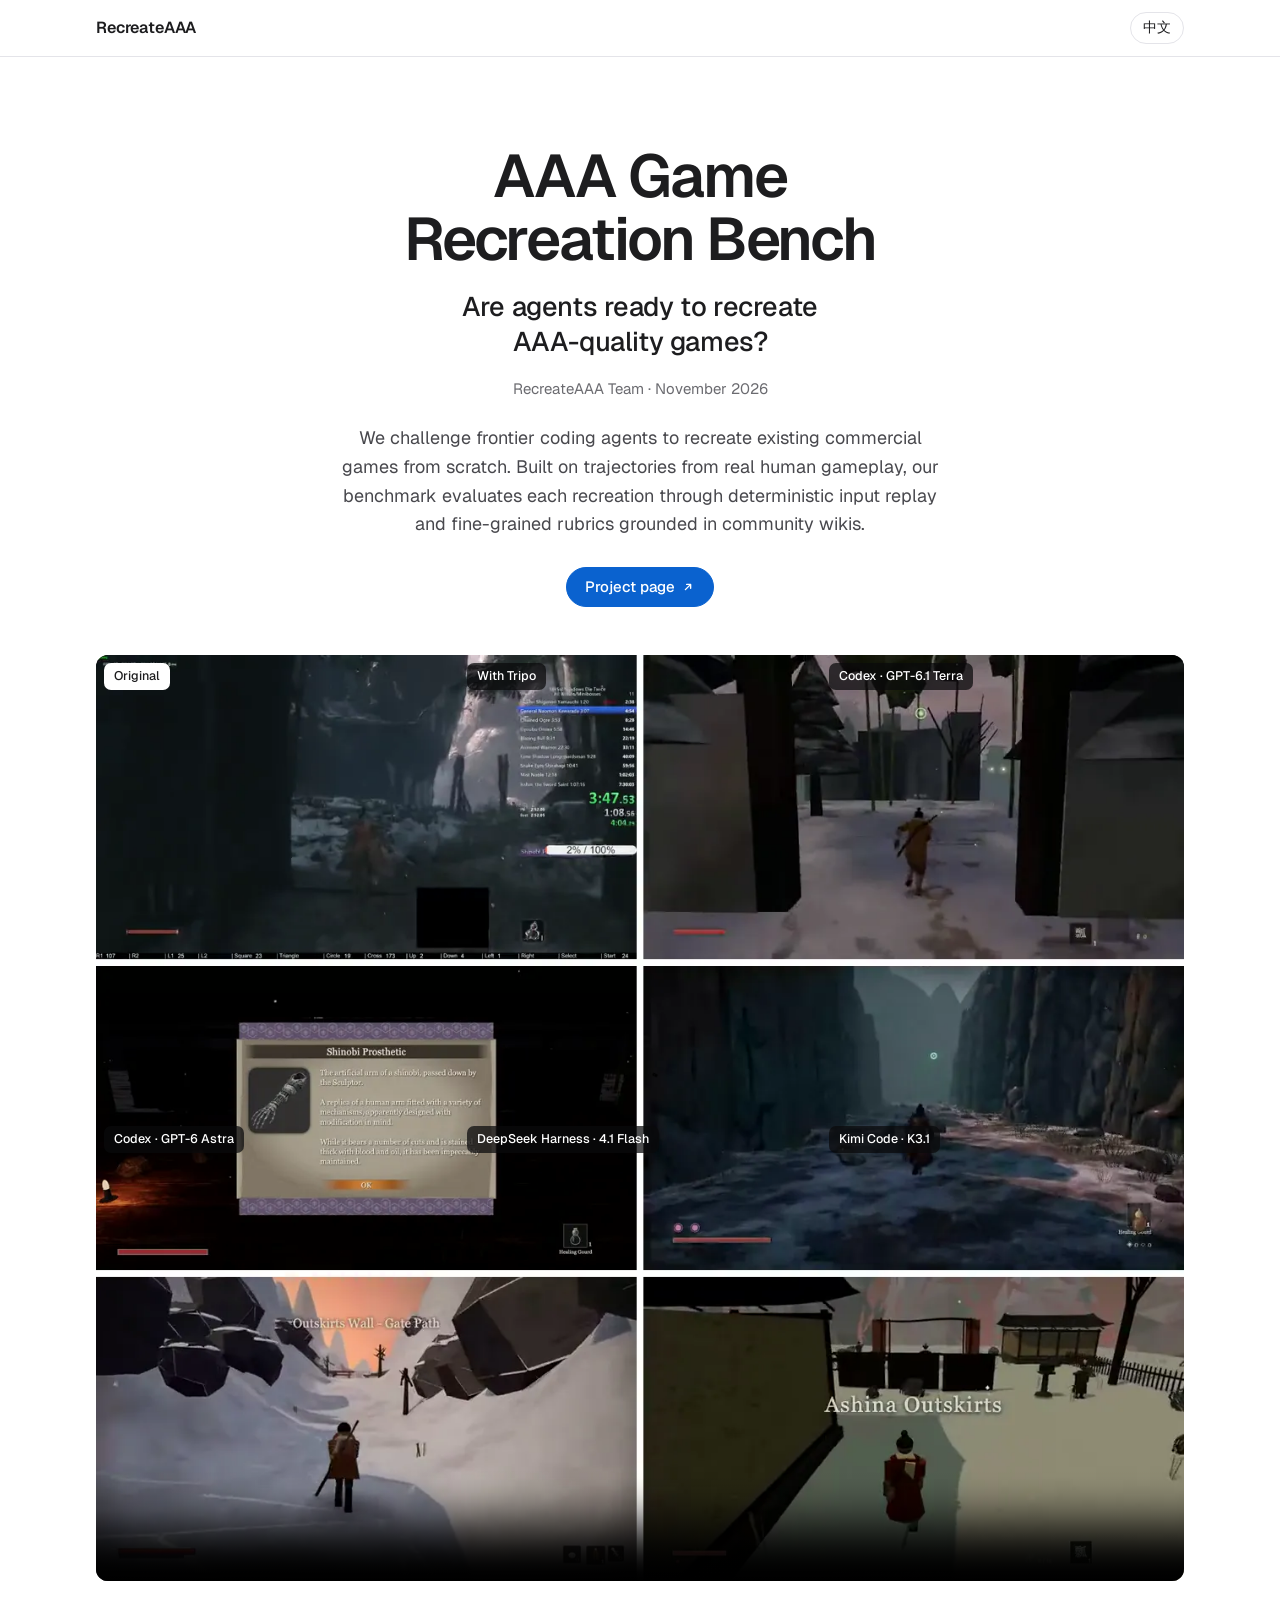
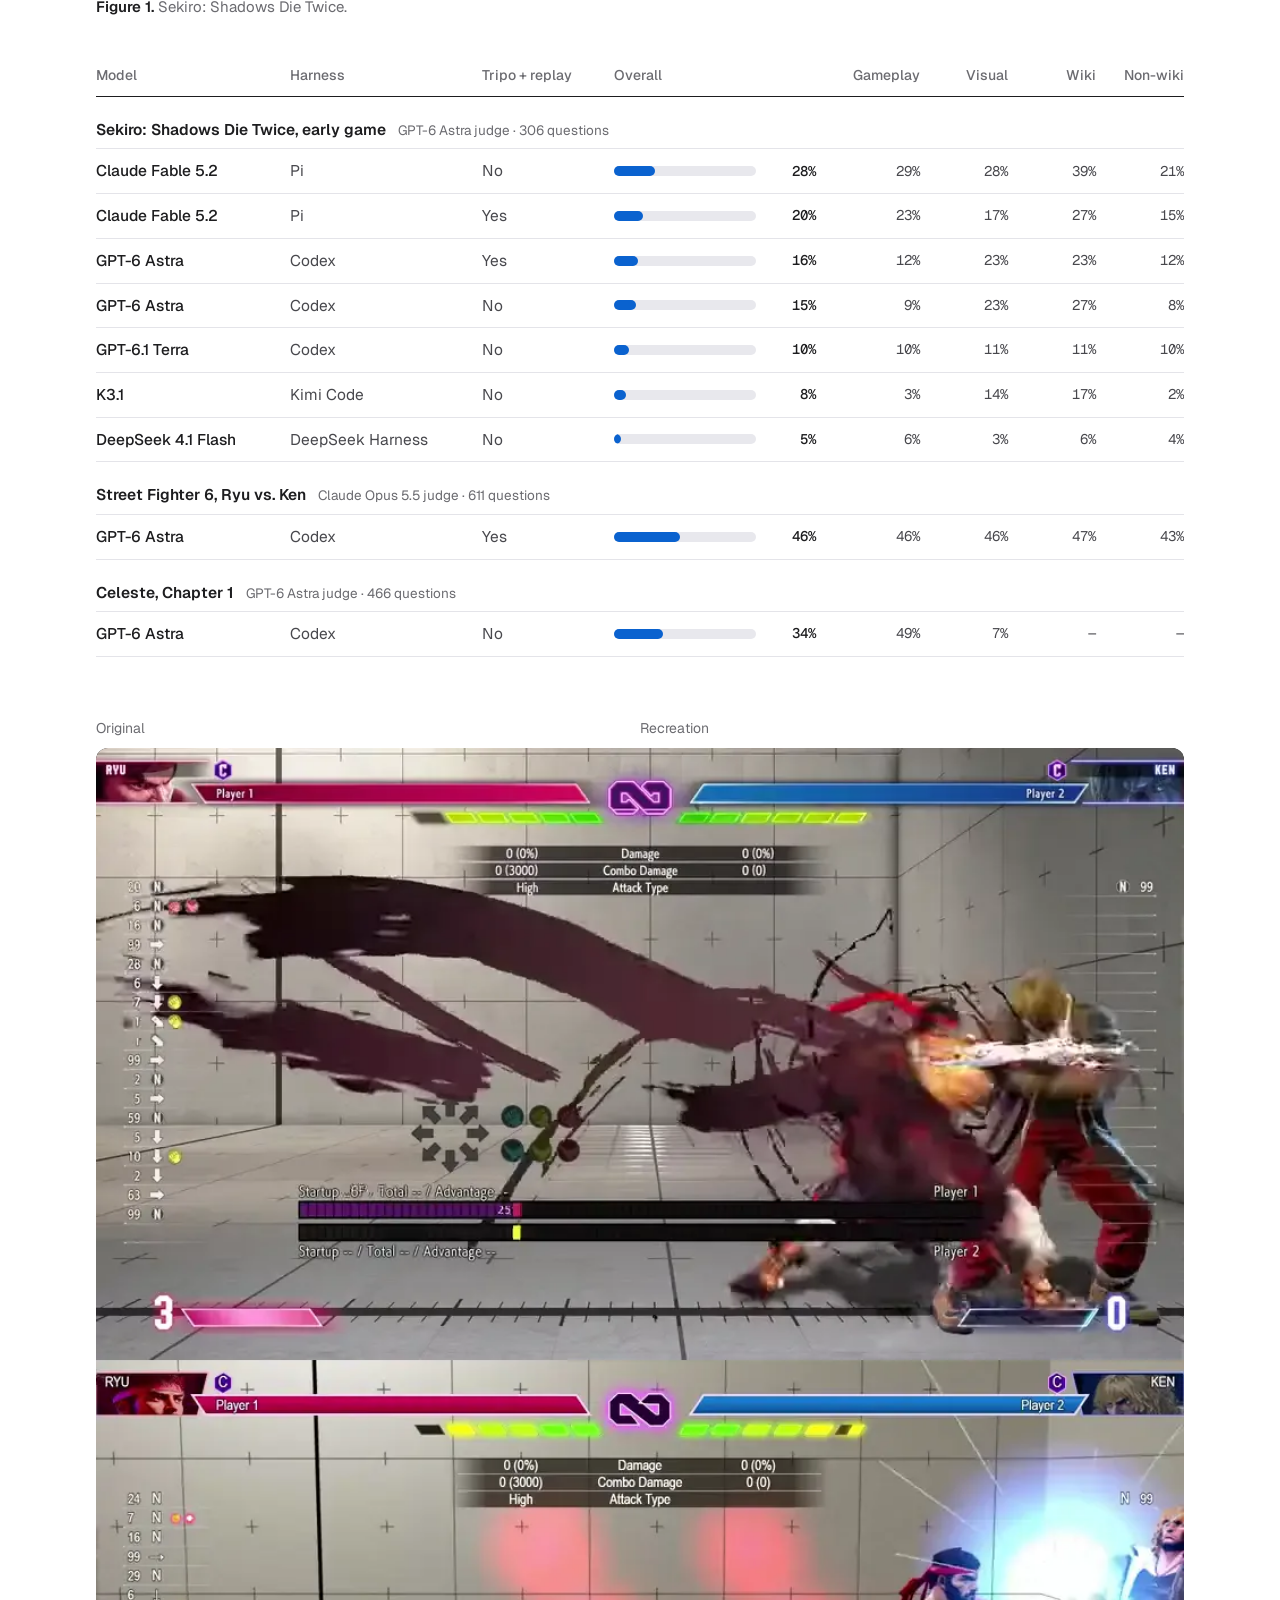
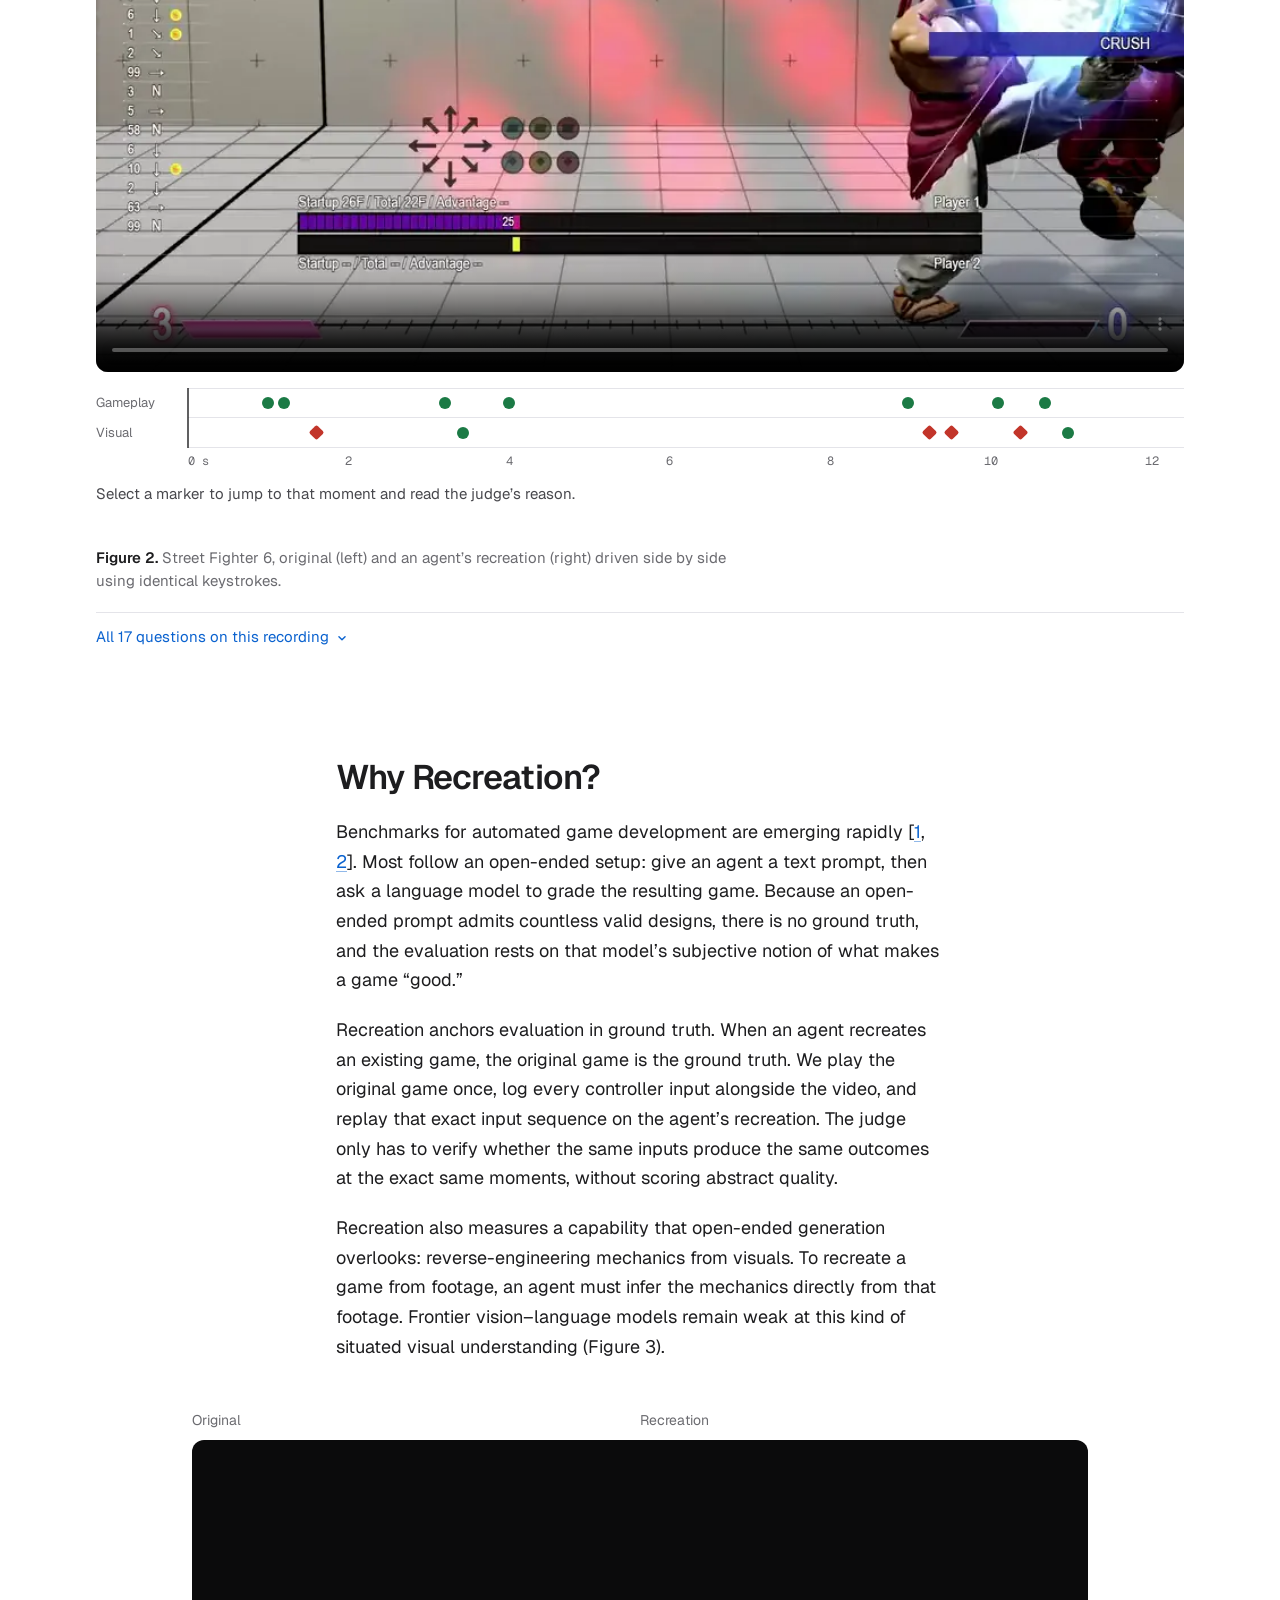
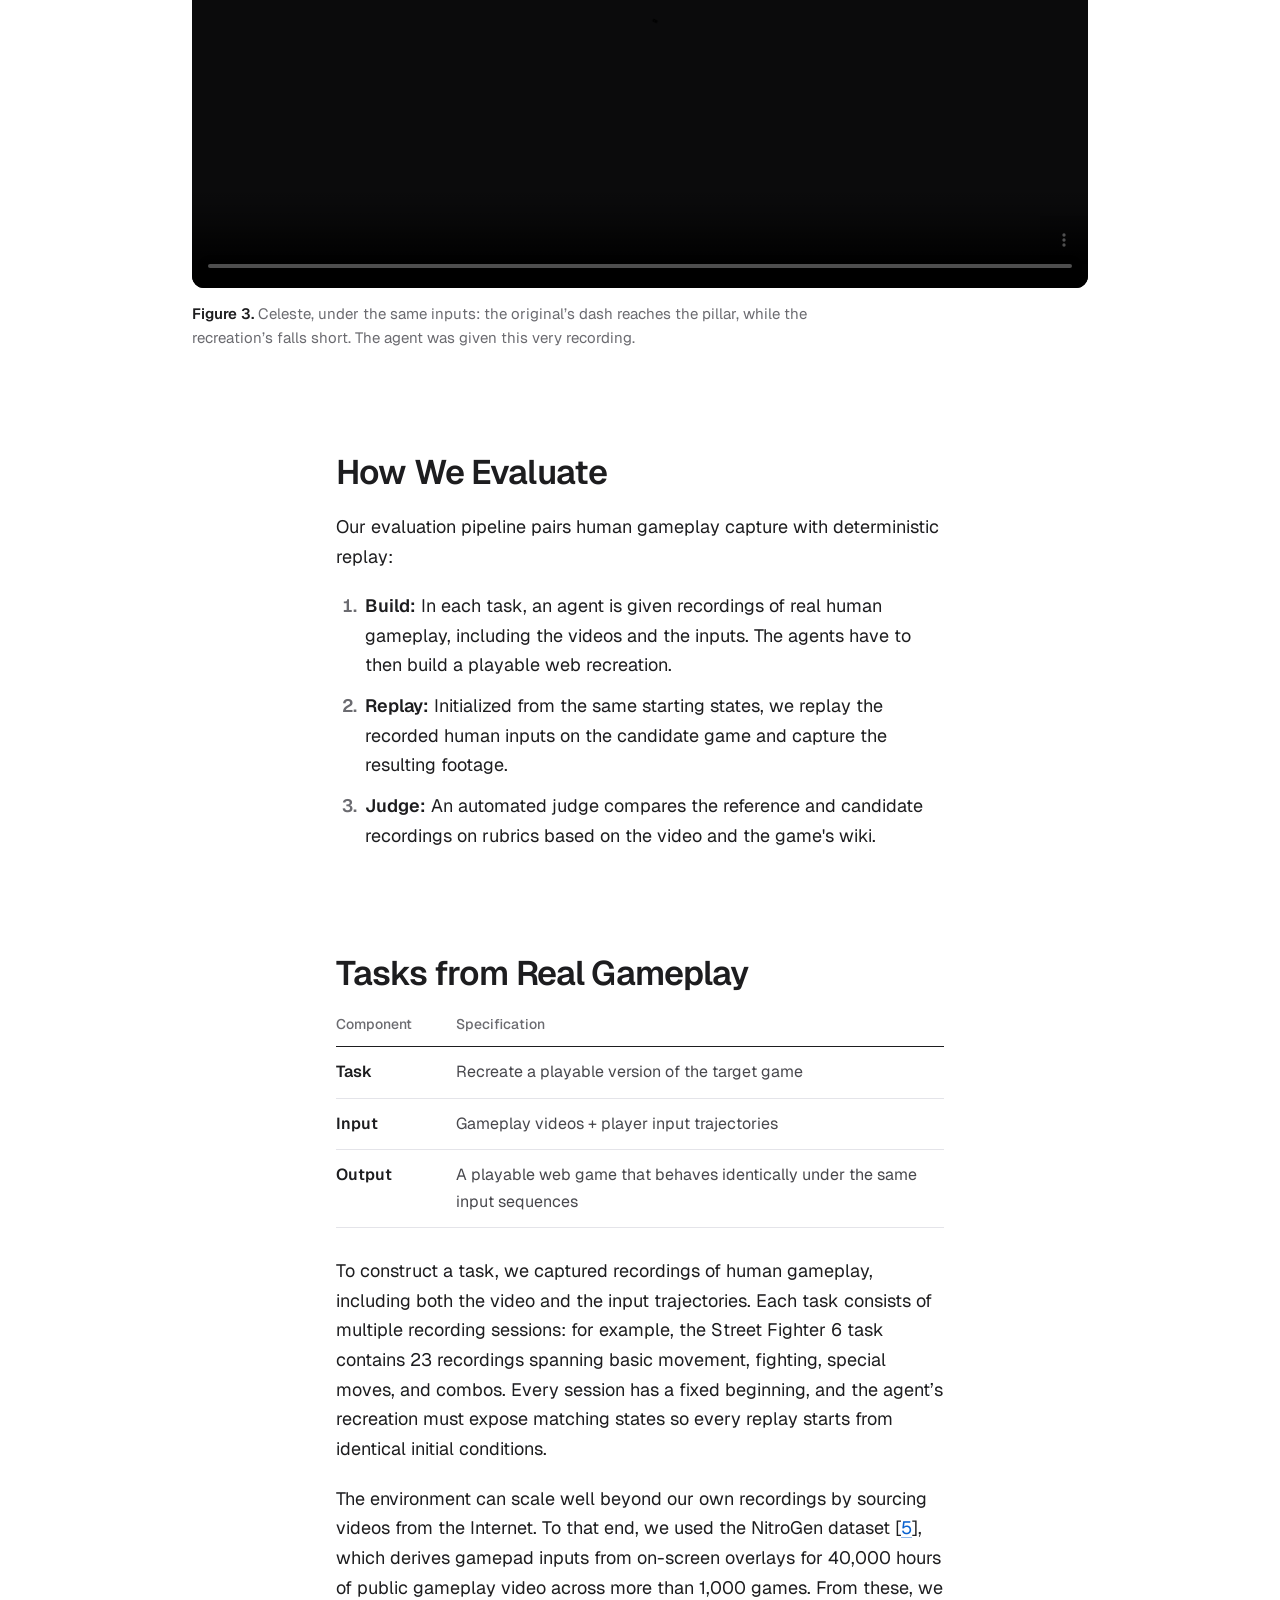
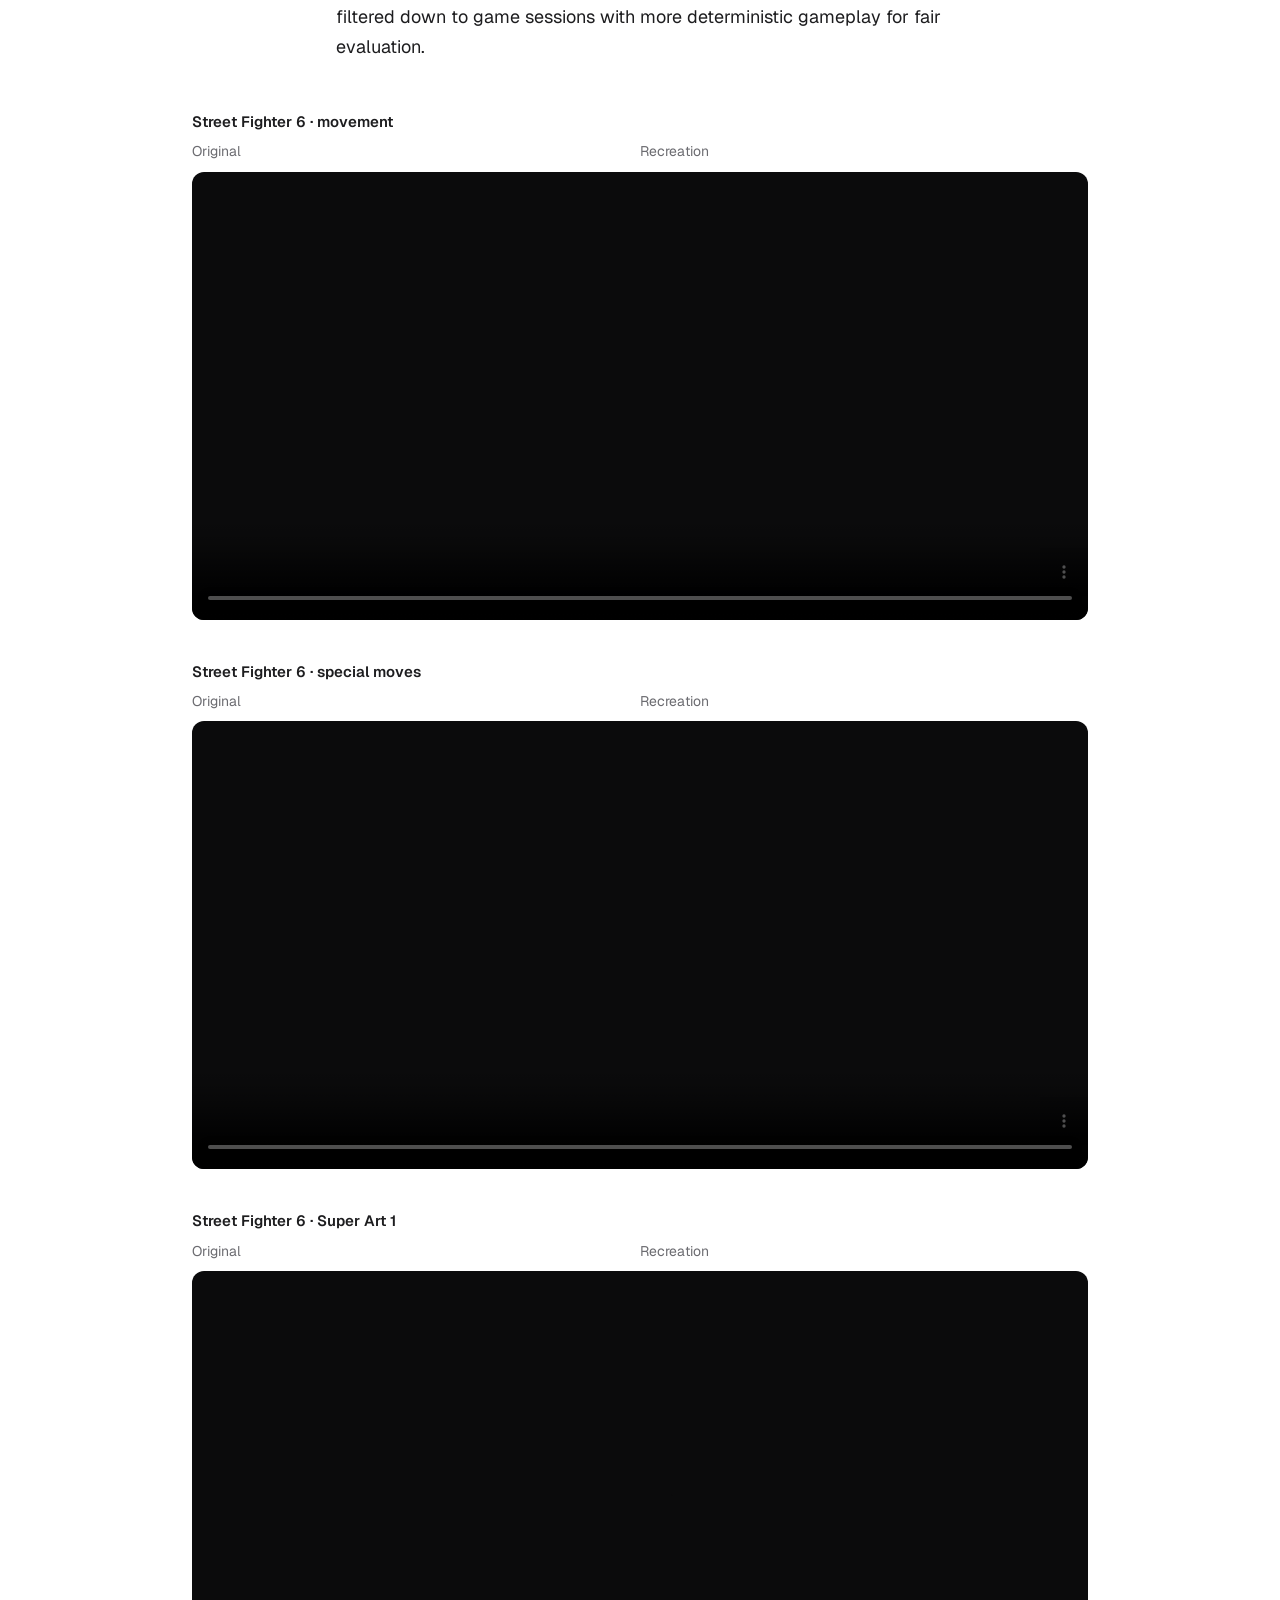
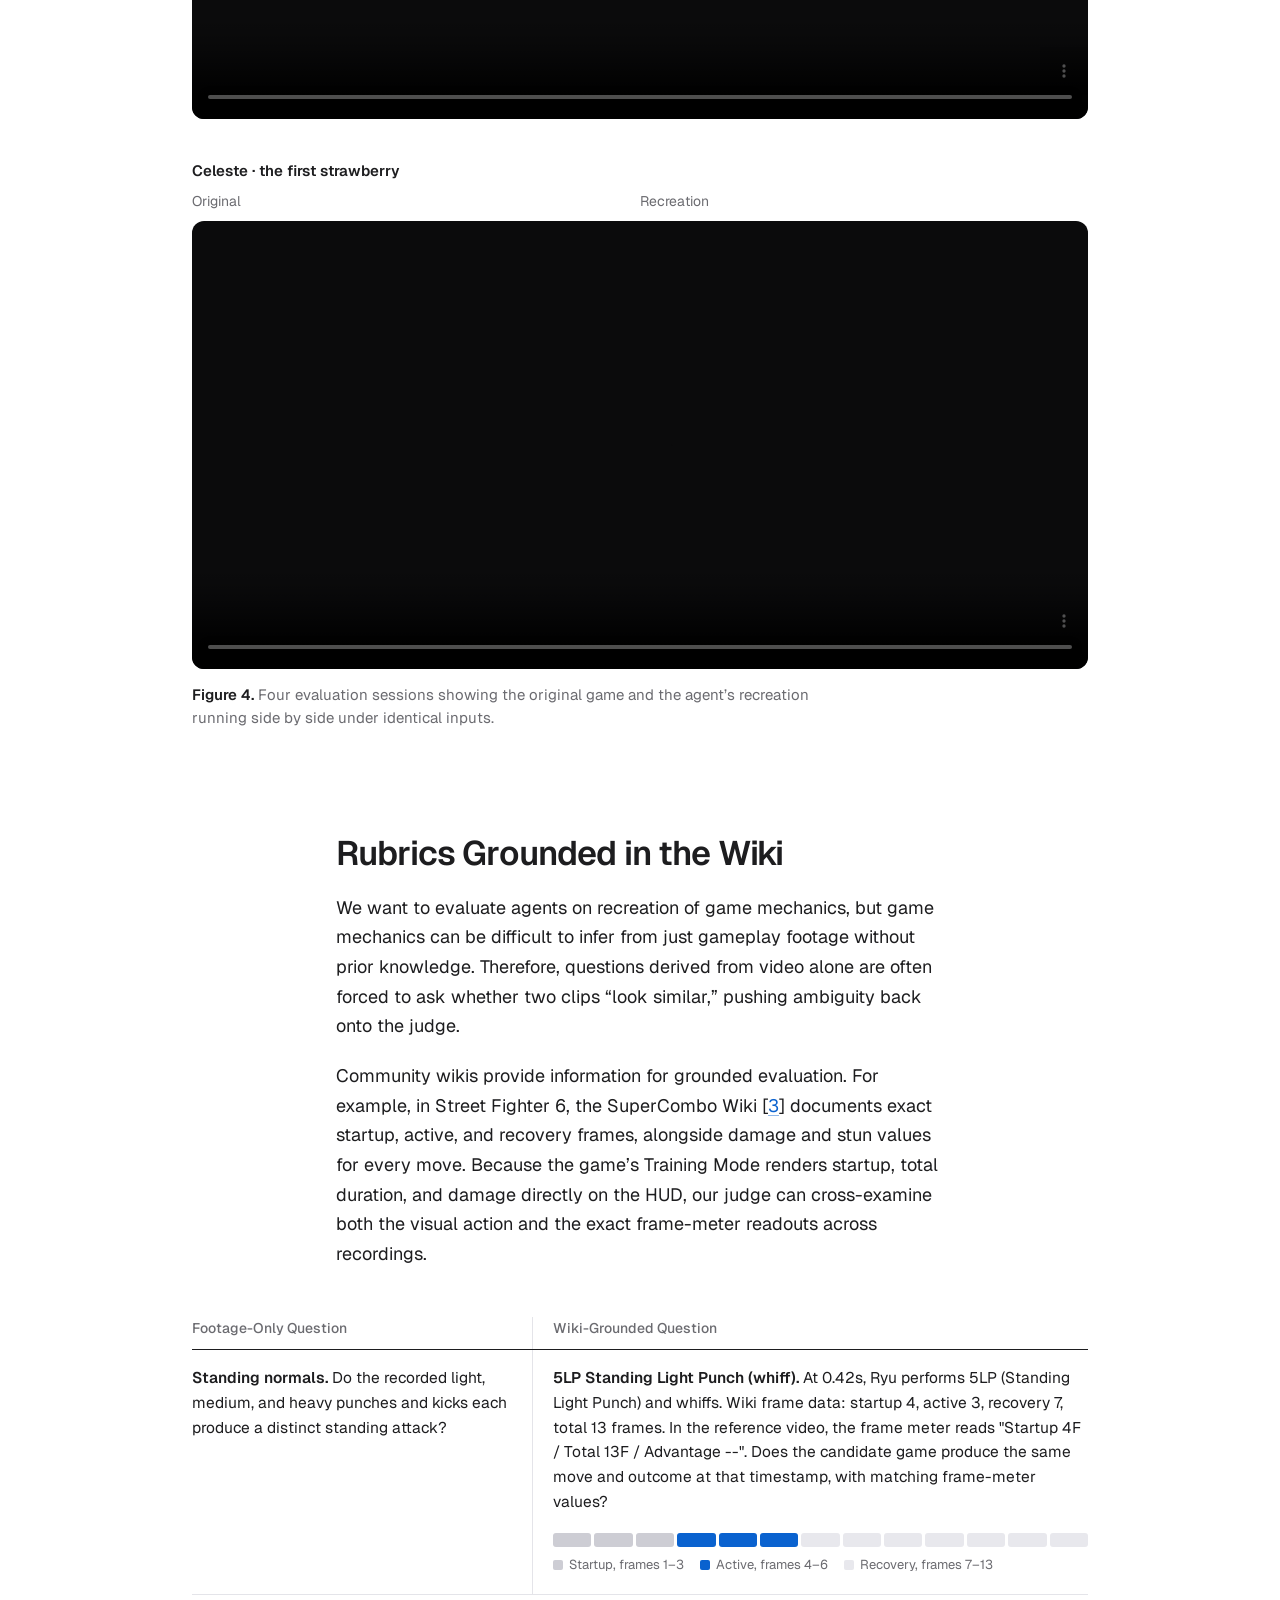
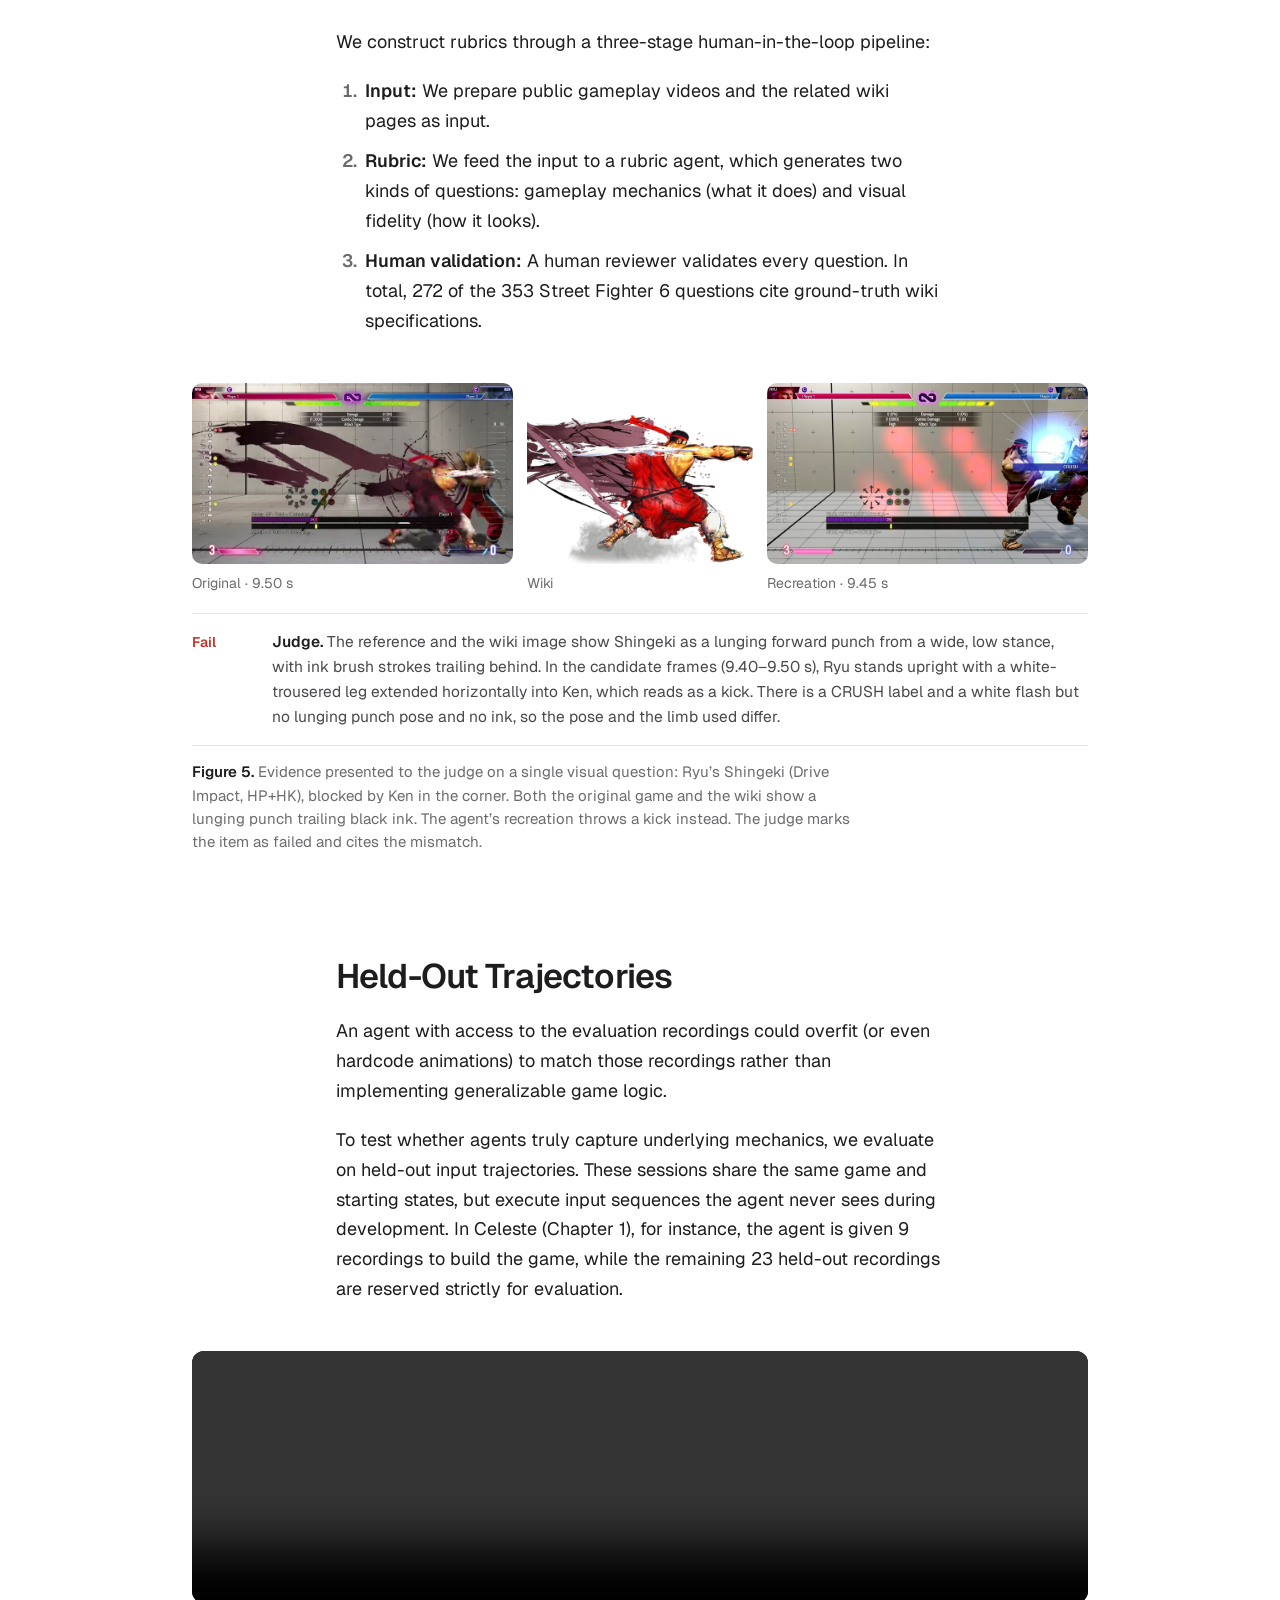
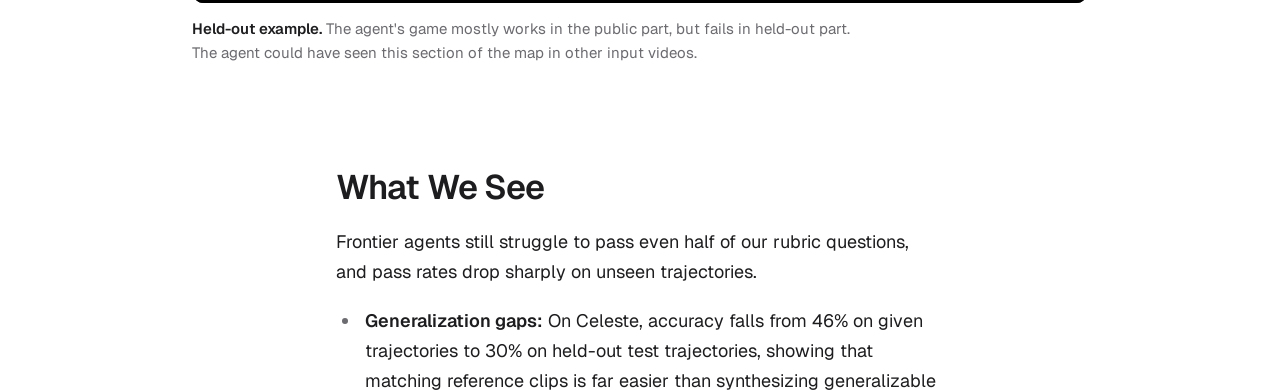
==== commit ee3485bf: "Included wiki columns" ====
--- a/blog/eval/index.html
+++ b/blog/eval/index.html
@@ -91,22 +91,24 @@
             <th scope="col" class="lb__overall"><span data-l="en">Overall</span><span data-l="zh" lang="zh-CN">总体</span></th>
             <th scope="col" class="lb__pct"><span data-l="en">Gameplay</span><span data-l="zh" lang="zh-CN">玩法机制</span></th>
             <th scope="col" class="lb__pct"><span data-l="en">Visual</span><span data-l="zh" lang="zh-CN">视觉还原</span></th>
+            <th scope="col" class="lb__pct lb__source"><span data-l="en">Wiki</span><span data-l="zh" lang="zh-CN">Wiki 题</span></th>
+            <th scope="col" class="lb__pct lb__source"><span data-l="en">Non-wiki</span><span data-l="zh" lang="zh-CN">非 Wiki 题</span></th>
           </tr>
         </thead>
         <tbody data-game="sekiro">
-          <tr class="lb__game"><th colspan="6" scope="rowgroup">
+          <tr class="lb__game"><th colspan="8" scope="rowgroup">
             <span data-l="en">Sekiro: Shadows Die Twice, early game <small>GPT-6 Astra judge · 306 questions</small></span>
             <span data-l="zh" lang="zh-CN">《只狼：影逝二度》开局流程 <small>裁判 GPT-6 Astra · 306 题</small></span>
           </th></tr>
         </tbody>
         <tbody data-game="sf6">
-          <tr class="lb__game"><th colspan="6" scope="rowgroup">
+          <tr class="lb__game"><th colspan="8" scope="rowgroup">
             <span data-l="en">Street Fighter 6, Ryu vs. Ken <small>Claude Opus 5.5 judge · 611 questions</small></span>
             <span data-l="zh" lang="zh-CN">《街头霸王6》隆对肯 <small>裁判 Claude Opus 5.5 · 611 题</small></span>
           </th></tr>
         </tbody>
         <tbody data-game="celeste">
-          <tr class="lb__game"><th colspan="6" scope="rowgroup">
+          <tr class="lb__game"><th colspan="8" scope="rowgroup">
             <span data-l="en">Celeste, Chapter 1 <small>GPT-6 Astra judge · 466 questions</small></span>
             <span data-l="zh" lang="zh-CN">《蔚蓝》第一章 <small>裁判 GPT-6 Astra · 466 题</small></span>
           </th></tr>
--- a/blog/eval/assets/post.css
+++ b/blog/eval/assets/post.css
@@ -151,9 +151,10 @@
 .figure figure { margin: 0; }
 
 /* The leaderboard: builds grouped by game, the overall pass rate as a bar and a number */
+#tab-1 { max-width: var(--full); overflow-x: auto; }
 .lb { width: 100%; border-collapse: collapse; font-size: 15.5px; line-height: 1.4; }
 .lb thead th { padding: 0 16px 10px 0; border-bottom: 1px solid var(--text); color: var(--text-3); font-size: 14px; font-weight: 500; text-align: left; white-space: nowrap; }
-.lb thead .lb__overall { width: 30%; }
+.lb thead .lb__overall { width: 20%; }
 .lb thead .lb__pct { width: 5.5rem; padding-right: 0; text-align: right; }
 .lb__game th { padding: 22px 0 8px; border-bottom: 1px solid var(--rule); font-size: 15.5px; font-weight: 600; text-align: left; }
 .lb__game small { margin-left: 8px; color: var(--text-3); font-size: 13.5px; font-weight: 400; white-space: nowrap; }
@@ -163,6 +164,7 @@
 .lb__meter .bar__value { color: var(--text); font-weight: 500; }
 .lb td.lb__pct { padding-right: 0; font-family: var(--mono); font-size: 14px; font-variant-numeric: tabular-nums; text-align: right; }
 .lb__label { display: none; }
+.lb__missing { position: absolute; width: 1px; height: 1px; padding: 0; overflow: hidden; clip-path: inset(50%); white-space: nowrap; }
 
 /* Side-by-side video: the file holds the original in its left half and the recreation in its right half.
    On a phone the page plays a second file with the original above the recreation (see the <source> media). */
@@ -394,12 +396,12 @@
   .figure { margin-top: 36px; }
   .case { margin-top: 40px; }
   h2 { margin-top: 80px; }
-  /* Leaderboard rows as two lines: the model with its three rates, then the harness and the setting */
+  /* On phones, source pass rates sit below the model, main rates, harness and setting. */
   .lb, .lb thead, .lb tbody { display: block; }
   .lb tr { display: grid; grid-template-columns: minmax(0, 1fr) repeat(3, 3.75rem); column-gap: 8px; align-items: baseline; }
   .lb thead tr { border-bottom: 1px solid var(--text); }
   .lb thead th { padding: 0 0 8px; border-bottom: 0; font-size: 12.5px; }
-  .lb thead .lb__harness, .lb thead .lb__setting { display: none; }
+  .lb thead .lb__harness, .lb thead .lb__setting, .lb thead .lb__source { display: none; }
   .lb thead .lb__overall, .lb thead .lb__pct { width: auto; text-align: right; }
   .lb tr.lb__game, .lb__game th { display: block; }
   .lb__game th { padding: 18px 0 8px; }
@@ -414,6 +416,9 @@
   .lb td.lb__pct { grid-row: 1; }
   .lb td.lb__harness { grid-area: 2 / 1; color: var(--text-3); font-size: 13px; }
   .lb td.lb__setting { grid-area: 2 / 2 / auto / -1; color: var(--text-3); font-size: 13px; text-align: right; }
+  .lb td.lb__wiki { grid-area: 3 / 1 / auto / 3; text-align: left; }
+  .lb td.lb__nonwiki { grid-area: 3 / 3 / auto / -1; }
+  .lb__source .lb__label { font-family: var(--sans); font-size: 12px; color: var(--text-3); }
   .lb__label { display: inline; }
   /* Original label above the stacked video, recreation label below it */
   .sbs { display: grid; }
